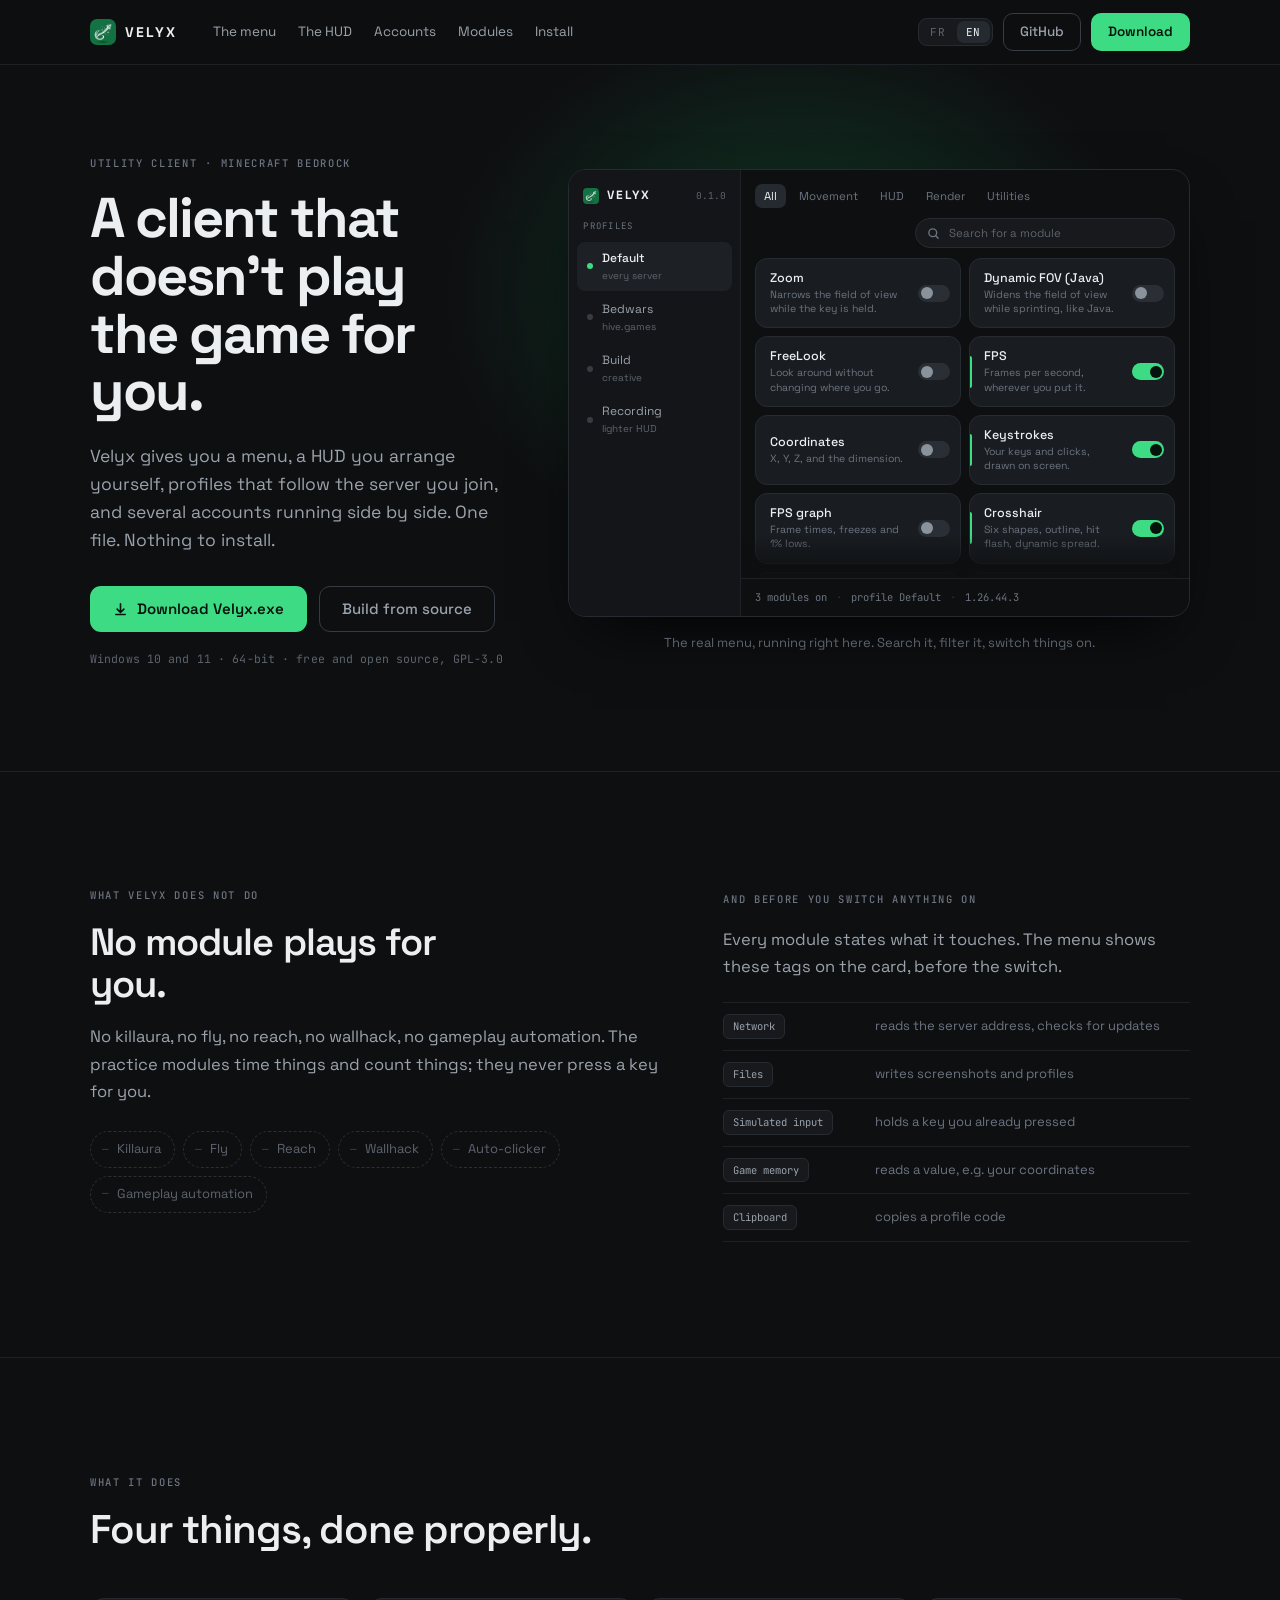
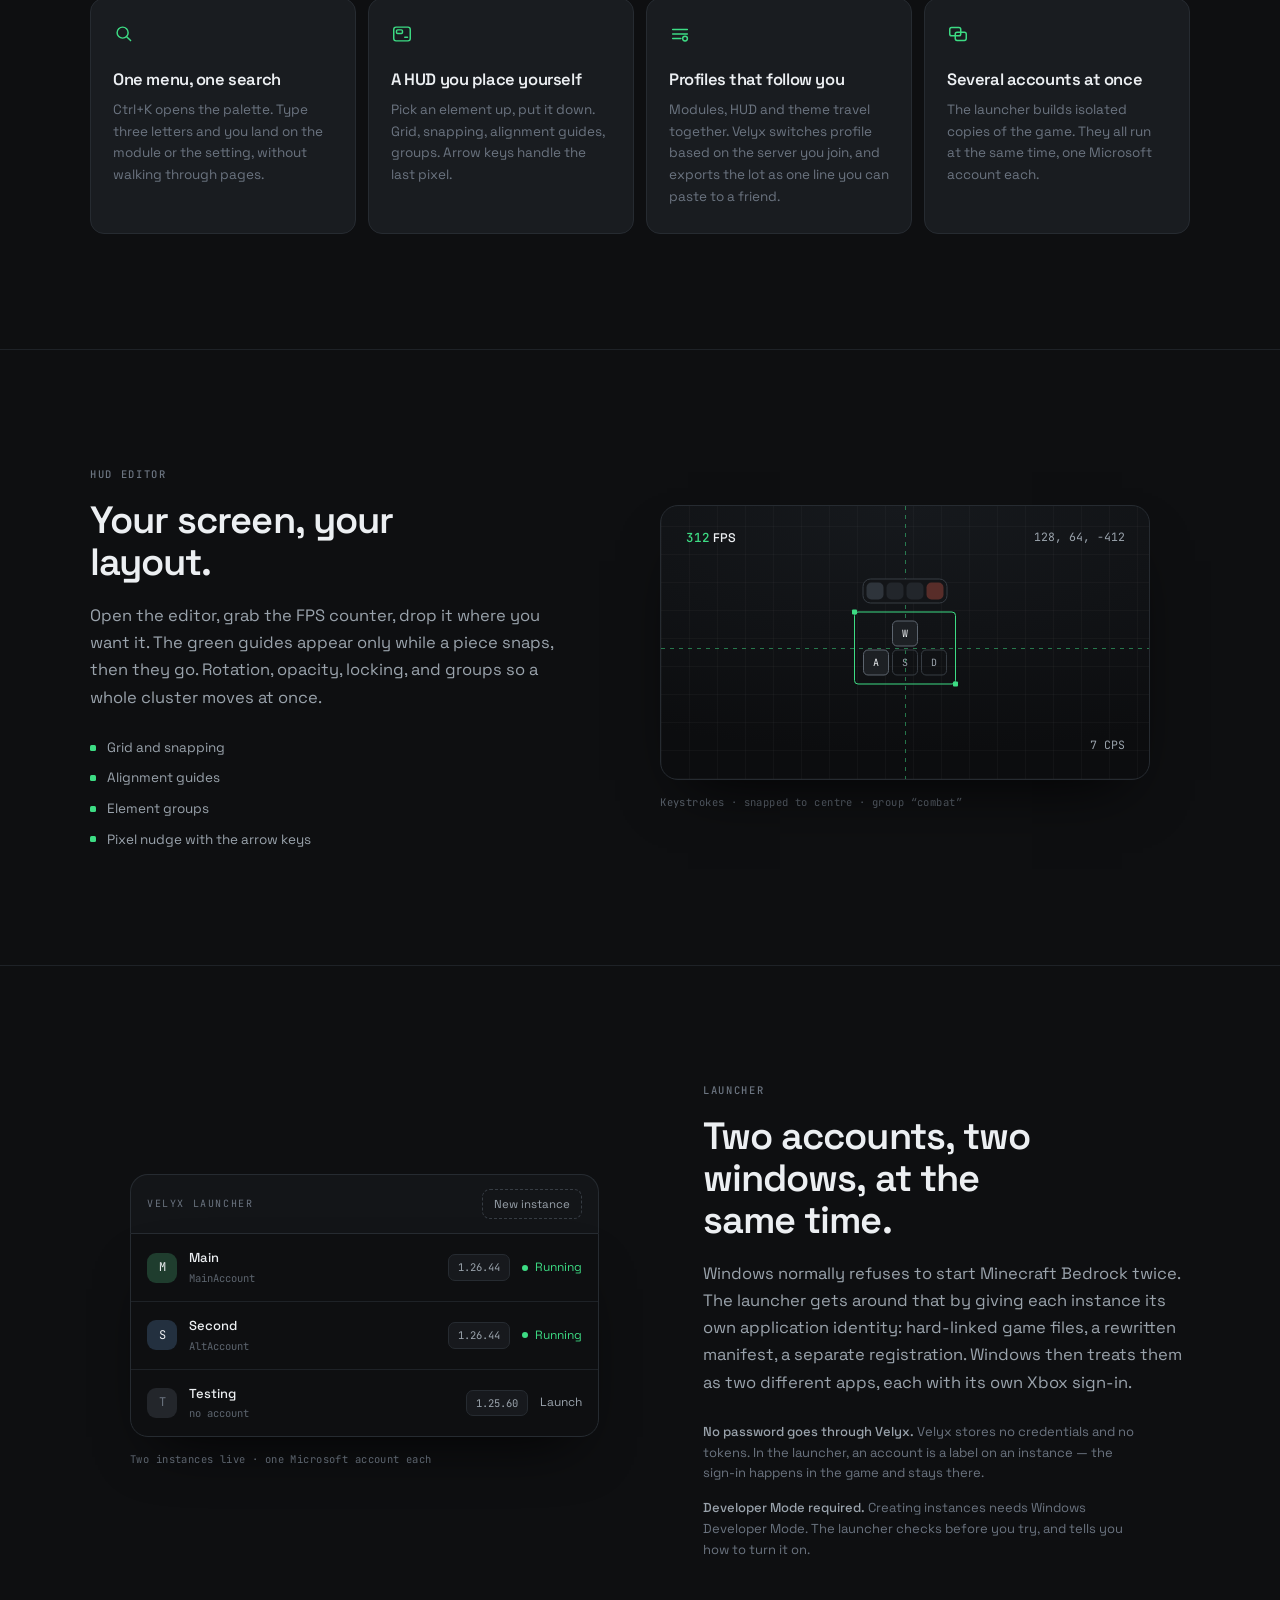
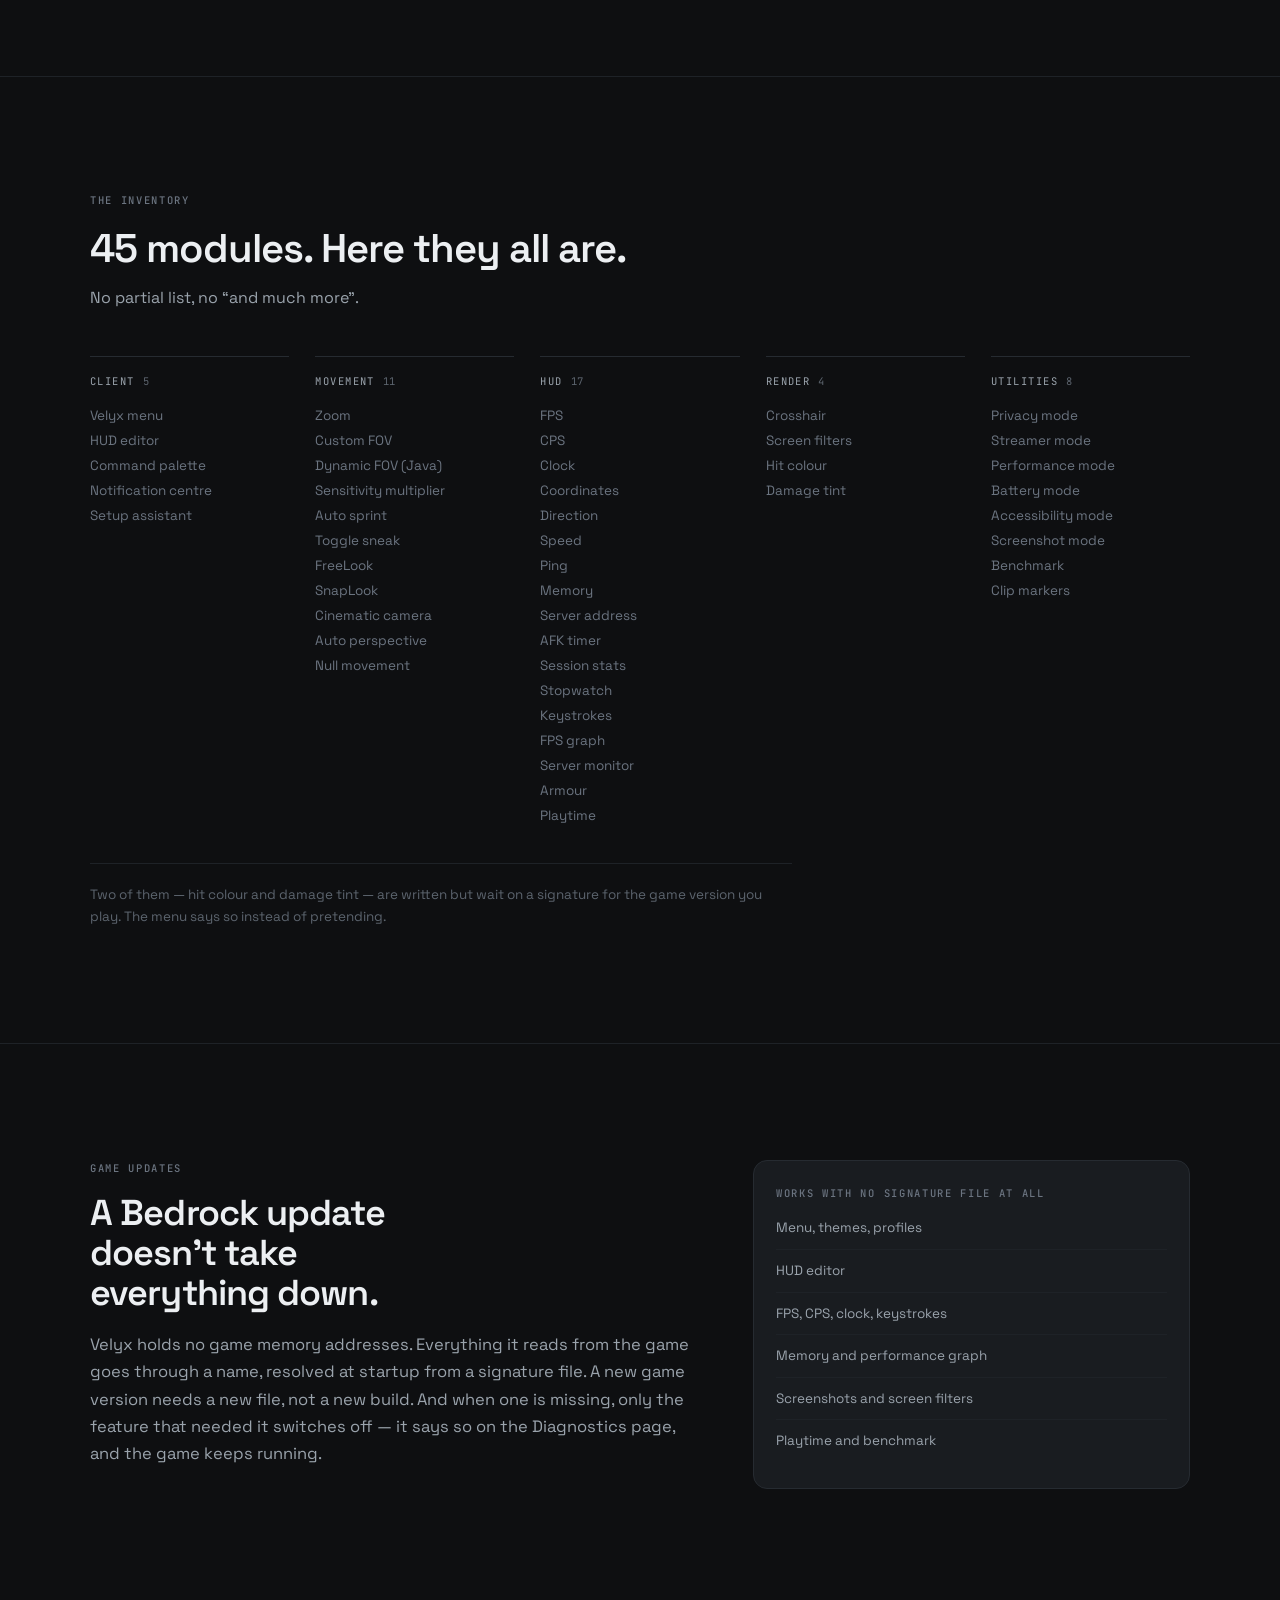
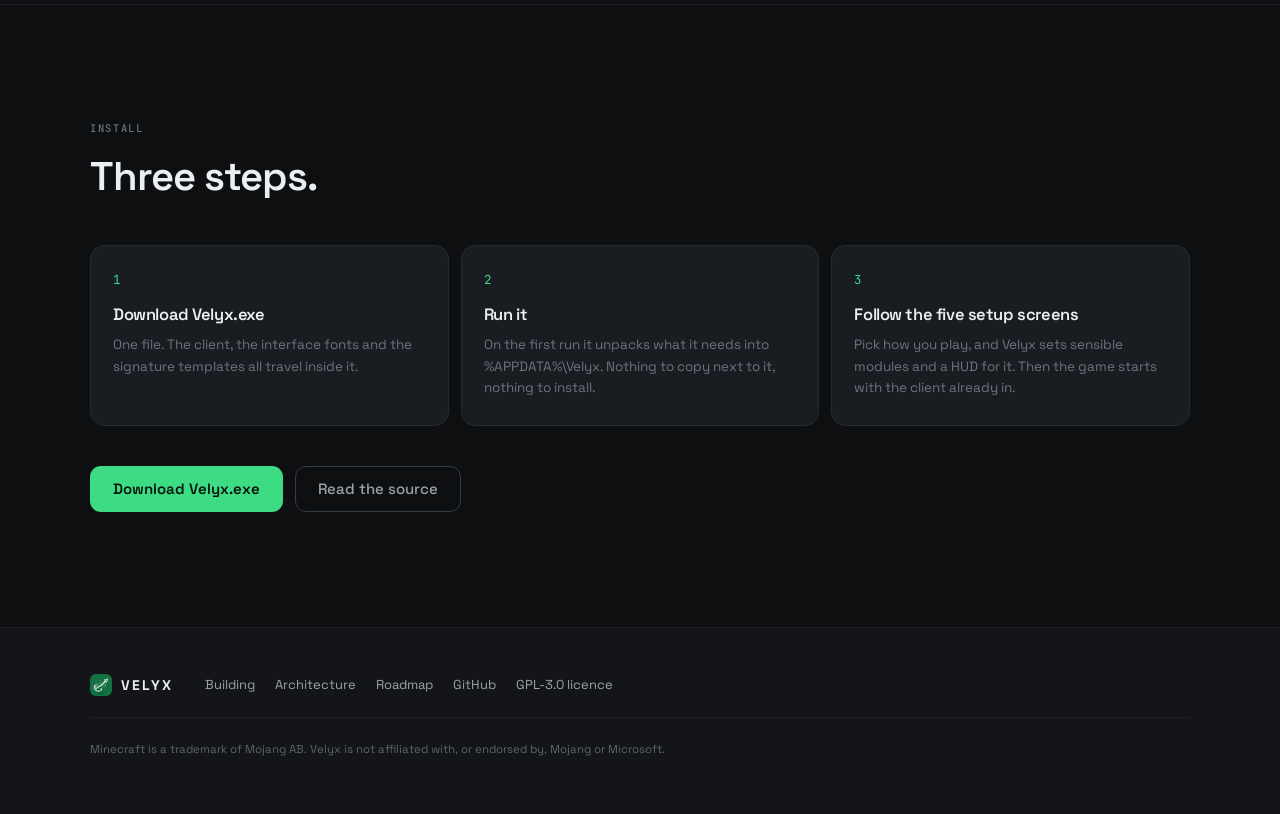
==== site/index.html @ fd186a5d "feat: add the project site A page for people who have never heard of Velyx: what it does, what it re" ====
<!doctype html>
<html lang="fr">
<head>
<meta charset="utf-8">
<meta name="viewport" content="width=device-width, initial-scale=1">
<title>Velyx — client utilitaire pour Minecraft Bedrock</title>
<meta name="description" content="Velyx est un client utilitaire pour Minecraft Bedrock : un menu avec recherche, un éditeur de HUD, des profils qui suivent le serveur, et plusieurs comptes qui tournent en même temps. Aucun module ne joue à votre place.">
<meta property="og:type" content="website">
<meta property="og:title" content="Velyx — client utilitaire pour Minecraft Bedrock">
<meta property="og:description" content="Un menu, un HUD que vous placez vous-même, des profils, et plusieurs comptes en même temps. Aucun module ne joue à votre place.">
<meta property="og:image" content="https://wyze3306.github.io/Velyx/assets/velyx-icon.png">
<meta property="og:url" content="https://wyze3306.github.io/Velyx/">
<meta name="twitter:card" content="summary_large_image">
<meta name="theme-color" content="#0E0F11">
<link rel="icon" href="assets/velyx-icon.png" type="image/png">
<link rel="apple-touch-icon" href="assets/velyx-icon.png">
<link rel="preconnect" href="https://fonts.googleapis.com">
<link rel="preconnect" href="https://fonts.gstatic.com" crossorigin>
<link rel="stylesheet" href="https://fonts.googleapis.com/css2?family=Space+Grotesk:wght@400;500;600;700&family=JetBrains+Mono:wght@400;500&display=swap">
<link rel="stylesheet" href="styles.css">
</head>
<body id="top">

<a class="skip" href="#main" data-en="Skip to content">Aller au contenu</a>

<header class="hdr">
  <div class="hdr-in">
    <a class="brand" href="#top">
      <img class="brand-mark" src="assets/velyx-icon.png" alt="" width="26" height="26">
      <span class="brand-name">VELYX</span>
    </a>

    <nav class="nav" aria-label="Sections">
      <a href="#menu" data-en="The menu">Le menu</a>
      <a href="#hud" data-en="The HUD">Le HUD</a>
      <a href="#launcher" data-en="Accounts">Les comptes</a>
      <a href="#modules" data-en="Modules">Les modules</a>
      <a href="#install" data-en="Install">Installer</a>
    </nav>

    <div class="hdr-end">
      <div class="seg" role="group" aria-label="Langue / Language">
        <button type="button" class="seg-btn is-on" data-lang="fr" aria-pressed="true">FR</button>
        <button type="button" class="seg-btn" data-lang="en" aria-pressed="false">EN</button>
      </div>
      <a class="btn btn-ghost hdr-gh" href="https://github.com/Wyze3306/Velyx" rel="noopener">GitHub</a>
      <a class="btn btn-primary" href="https://github.com/Wyze3306/Velyx/releases" rel="noopener" data-en="Download">Télécharger</a>
    </div>
  </div>
</header>

<main id="main">

  <!-- ─────────────────────────── HERO ─────────────────────────── -->
  <section class="hero">
    <div class="hero-glow" aria-hidden="true"></div>
    <div class="wrap hero-in">

      <div class="hero-say">
        <p class="eyebrow" data-en="Utility client · Minecraft Bedrock">Client utilitaire · Minecraft Bedrock</p>
        <h1 data-en="A client that doesn&rsquo;t play the game for you.">Un client qui ne joue pas à votre place.</h1>
        <p class="lede" data-en="Velyx gives you a menu, a HUD you arrange yourself, profiles that follow the server you join, and several accounts running side by side. One file. Nothing to install.">Velyx ajoute un menu, un HUD que vous placez vous-même, des profils qui suivent le serveur, et plusieurs comptes qui tournent en même temps. Un seul fichier. Rien à installer.</p>

        <div class="cta">
          <a class="btn btn-primary btn-lg" id="dl" href="https://github.com/Wyze3306/Velyx/releases" rel="noopener">
            <svg viewBox="0 0 16 16" aria-hidden="true"><path d="M8 2v9M4.4 7.6 8 11.2l3.6-3.6M3 13.4h10" stroke="currentColor" stroke-width="1.7" stroke-linecap="round" stroke-linejoin="round" fill="none"/></svg>
            <span data-en="Download Velyx.exe">Télécharger Velyx.exe</span>
          </a>
          <a class="btn btn-ghost btn-lg" href="https://github.com/Wyze3306/Velyx/blob/main/docs/BUILDING.md" rel="noopener" data-en="Build from source">Construire depuis les sources</a>
        </div>

        <p class="cta-meta" id="dl-meta" data-en="Windows 10 and 11 · 64-bit · free and open source, GPL‑3.0">Windows 10 et 11 · 64 bits · gratuit et open source, GPL‑3.0</p>
      </div>

      <!-- signature: the client menu, running in the page -->
      <div class="hero-show" id="menu">
        <div class="menu" id="app">
          <aside class="menu-side">
            <div class="menu-head">
              <img src="assets/velyx-icon.png" alt="" width="16" height="16">
              <span class="menu-word">VELYX</span>
              <span class="mono menu-ver">0.1.0</span>
            </div>
            <p class="menu-label" data-en="PROFILES">PROFILS</p>
            <ul class="menu-profiles">
              <li class="is-on"><i></i><span class="p-name" data-en="Default">Par défaut</span><em class="p-hint" data-en="every server">tous les serveurs</em></li>
              <li><i></i><span class="p-name">Bedwars</span><em class="p-hint">hive.games</em></li>
              <li><i></i><span class="p-name">Build</span><em class="p-hint" data-en="creative">créatif</em></li>
              <li><i></i><span class="p-name" data-en="Recording">Enregistrement</span><em class="p-hint" data-en="lighter HUD">HUD allégé</em></li>
            </ul>
          </aside>

          <div class="menu-main">
            <div class="menu-bar">
              <div class="chips" id="chips" role="group" aria-label="Catégories"></div>
              <label class="find">
                <svg viewBox="0 0 14 14" aria-hidden="true"><circle cx="6.2" cy="6.2" r="4.2" fill="none" stroke="currentColor" stroke-width="1.5"/><path d="M9.4 9.4 12 12" stroke="currentColor" stroke-width="1.5" stroke-linecap="round"/></svg>
                <input type="search" id="find" placeholder="Rechercher un module" data-en-placeholder="Search for a module" aria-label="Rechercher un module">
              </label>
            </div>
            <div class="menu-grid" id="grid"></div>
            <div class="menu-foot mono">
              <span id="count">3 modules actifs</span>
              <span class="sep">·</span>
              <span data-en="profile Default">profil Par défaut</span>
              <span class="sep">·</span>
              <span>1.26.44.3</span>
            </div>
          </div>
        </div>
        <p class="show-cap" data-en="The real menu, running right here. Search it, filter it, switch things on.">Le menu, pour de vrai, ici même. Cherchez, filtrez, activez.</p>
      </div>

    </div>
  </section>

  <!-- ─────────────────────── NOT A CHEAT ─────────────────────── -->
  <section class="band">
    <div class="wrap band-in">
      <div class="band-say">
        <p class="eyebrow" data-en="What Velyx does not do">Ce que Velyx ne fait pas</p>
        <h2 data-en="No module plays for you.">Aucun module ne joue à votre place.</h2>
        <p class="body" data-en="No killaura, no fly, no reach, no wallhack, no gameplay automation. The practice modules time things and count things; they never press a key for you.">Pas de killaura, pas de vol, pas de portée, pas de wallhack, aucune automatisation du jeu. Les modules d'entraînement mesurent et comptent&nbsp;: ils n'appuient sur aucune touche à votre place.</p>
        <ul class="deny">
          <li>Killaura</li>
          <li data-en="Fly">Vol</li>
          <li data-en="Reach">Portée</li>
          <li>Wallhack</li>
          <li data-en="Auto-clicker">Auto-clic</li>
          <li data-en="Gameplay automation">Automatisation du jeu</li>
        </ul>
      </div>
      <div class="perms">
        <p class="eyebrow" data-en="And before you switch anything on">Et avant que vous activiez quoi que ce soit</p>
        <p class="body" data-en="Every module states what it touches. The menu shows these tags on the card, before the switch.">Chaque module annonce ce qu'il touche. Le menu affiche ces étiquettes sur la carte, avant l'interrupteur.</p>
        <ul class="perm-list">
          <li><span class="tag" data-en="Network">Réseau</span><span data-en="reads the server address, checks for updates">lit l'adresse du serveur, vérifie les mises à jour</span></li>
          <li><span class="tag" data-en="Files">Fichiers</span><span data-en="writes screenshots and profiles">écrit les captures et les profils</span></li>
          <li><span class="tag" data-en="Simulated input">Entrées simulées</span><span data-en="holds a key you already pressed">maintient une touche que vous avez pressée</span></li>
          <li><span class="tag" data-en="Game memory">Mémoire du jeu</span><span data-en="reads a value, e.g. your coordinates">lit une valeur, vos coordonnées par exemple</span></li>
          <li><span class="tag" data-en="Clipboard">Presse-papiers</span><span data-en="copies a profile code">copie un code de profil</span></li>
        </ul>
      </div>
    </div>
  </section>

  <!-- ──────────────────────── FEATURES ──────────────────────── -->
  <section class="feat">
    <div class="wrap">
      <p class="eyebrow" data-en="What it does">Ce que ça fait</p>
      <h2 class="sec-h" data-en="Four things, done properly.">Quatre choses, bien faites.</h2>

      <div class="feat-grid">
        <article class="fcard">
          <svg class="fico" viewBox="0 0 24 24" aria-hidden="true"><circle cx="10.5" cy="10.5" r="6" fill="none" stroke="currentColor" stroke-width="1.6"/><path d="m15.2 15.2 4 4" stroke="currentColor" stroke-width="1.6" stroke-linecap="round"/></svg>
          <h3 data-en="One menu, one search">Un menu, une recherche</h3>
          <p data-en="Ctrl+K opens the palette. Type three letters and you land on the module or the setting, without walking through pages.">Ctrl+K ouvre la palette. Tapez trois lettres et vous tombez sur le module ou le réglage, sans parcourir les pages.</p>
        </article>
        <article class="fcard">
          <svg class="fico" viewBox="0 0 24 24" aria-hidden="true"><rect x="3" y="4.5" width="18" height="15" rx="2.5" fill="none" stroke="currentColor" stroke-width="1.6"/><rect x="6" y="7.5" width="6.5" height="4" rx="1.2" fill="none" stroke="currentColor" stroke-width="1.6"/><path d="M15 15.5h3" stroke="currentColor" stroke-width="1.6" stroke-linecap="round"/></svg>
          <h3 data-en="A HUD you place yourself">Un HUD que vous placez</h3>
          <p data-en="Pick an element up, put it down. Grid, snapping, alignment guides, groups. Arrow keys handle the last pixel.">Prenez un élément, posez-le. Grille, aimantation, repères d'alignement, groupes. Les flèches du clavier font le pixel près.</p>
        </article>
        <article class="fcard">
          <svg class="fico" viewBox="0 0 24 24" aria-hidden="true"><path d="M4 7h16M4 12h16M4 17h9" stroke="currentColor" stroke-width="1.6" stroke-linecap="round"/><circle cx="17.5" cy="17" r="2.6" fill="none" stroke="currentColor" stroke-width="1.6"/></svg>
          <h3 data-en="Profiles that follow you">Des profils qui suivent</h3>
          <p data-en="Modules, HUD and theme travel together. Velyx switches profile based on the server you join, and exports the lot as one line you can paste to a friend.">Modules, HUD et thème voyagent ensemble. Velyx change de profil selon le serveur que vous rejoignez, et exporte le tout en une ligne à coller à un ami.</p>
        </article>
        <article class="fcard">
          <svg class="fico" viewBox="0 0 24 24" aria-hidden="true"><rect x="3" y="5" width="12" height="9" rx="2" fill="none" stroke="currentColor" stroke-width="1.6"/><rect x="9" y="10" width="12" height="9" rx="2" fill="none" stroke="currentColor" stroke-width="1.6"/></svg>
          <h3 data-en="Several accounts at once">Plusieurs comptes à la fois</h3>
          <p data-en="The launcher builds isolated copies of the game. They all run at the same time, one Microsoft account each.">Le launcher crée des copies isolées du jeu. Elles tournent toutes en même temps, avec chacune son compte Microsoft.</p>
        </article>
      </div>
    </div>
  </section>

  <!-- ──────────────────────── HUD EDITOR ──────────────────────── -->
  <section class="shot" id="hud">
    <div class="wrap shot-in">
      <div class="shot-say">
        <p class="eyebrow" data-en="HUD editor">Éditeur de HUD</p>
        <h2 data-en="Your screen, your layout.">Votre écran, à votre main.</h2>
        <p class="body" data-en="Open the editor, grab the FPS counter, drop it where you want it. The green guides appear only while a piece snaps, then they go. Rotation, opacity, locking, and groups so a whole cluster moves at once.">Ouvrez l'éditeur, attrapez le compteur de FPS, posez-le où vous voulez. Les repères verts n'apparaissent que le temps de l'aimantation, puis s'effacent. Rotation, opacité, verrouillage, et des groupes pour tout déplacer d'un bloc.</p>
        <ul class="ticks">
          <li data-en="Grid and snapping">Grille et aimantation</li>
          <li data-en="Alignment guides">Repères d'alignement</li>
          <li data-en="Element groups">Groupes d'éléments</li>
          <li data-en="Pixel nudge with the arrow keys">Réglage au pixel aux flèches</li>
        </ul>
      </div>

      <figure class="mock mock-hud">
        <div class="hud-scene">
          <span class="guide guide-v" aria-hidden="true"></span>
          <span class="guide guide-h" aria-hidden="true"></span>

          <div class="hud-el hud-fps"><span class="mono">312</span> FPS</div>
          <div class="hud-el hud-coords mono">128, 64, -412</div>

          <div class="hud-el hud-keys is-picked">
            <div class="keys">
              <span></span><span class="k-w">W</span><span></span>
              <span class="k-a">A</span><span>S</span><span>D</span>
            </div>
            <span class="pick-tool" aria-hidden="true">
              <b class="pt-grab"></b><b class="pt-cog"></b><b class="pt-lock"></b><b class="pt-x"></b>
            </span>
          </div>

          <div class="hud-el hud-cps mono">7 CPS</div>
        </div>
        <figcaption class="mono" data-en="Keystrokes · snapped to centre · group “combat”">Keystrokes · aimanté au centre · groupe «&nbsp;combat&nbsp;»</figcaption>
      </figure>
    </div>
  </section>

  <!-- ───────────────────────── LAUNCHER ───────────────────────── -->
  <section class="shot shot-flip" id="launcher">
    <div class="wrap shot-in">
      <div class="shot-say">
        <p class="eyebrow" data-en="Launcher">Launcher</p>
        <h2 data-en="Two accounts, two windows, at the same time.">Deux comptes, deux fenêtres, en même temps.</h2>
        <p class="body" data-en="Windows normally refuses to start Minecraft Bedrock twice. The launcher gets around that by giving each instance its own application identity: hard-linked game files, a rewritten manifest, a separate registration. Windows then treats them as two different apps, each with its own Xbox sign-in.">Windows refuse normalement de lancer deux fois Minecraft Bedrock. Le launcher contourne ça en donnant à chaque instance sa propre identité d'application&nbsp;: des fichiers en liens durs, un manifeste réécrit, un enregistrement séparé. Windows les voit alors comme deux applications différentes, chacune avec sa connexion Xbox.</p>
        <div class="notes">
          <p><b data-en="No password goes through Velyx.">Aucun mot de passe ne passe par Velyx.</b> <span data-en="Velyx stores no credentials and no tokens. In the launcher, an account is a label on an instance — the sign-in happens in the game and stays there.">Dans le launcher, un compte est une étiquette posée sur une instance&nbsp;: la connexion se fait dans le jeu et y reste.</span></p>
          <p><b data-en="Developer Mode required.">Demande le mode développeur.</b> <span data-en="Creating instances needs Windows Developer Mode. The launcher checks before you try, and tells you how to turn it on.">Le launcher vérifie avant d'essayer, et vous dit comment l'activer.</span></p>
        </div>
      </div>

      <figure class="mock mock-launch">
        <div class="lc-head">
          <span class="mono lc-title">VELYX LAUNCHER</span>
          <span class="lc-new" data-en="New instance">Nouvelle instance</span>
        </div>
        <ul class="lc-rows">
          <li>
            <i class="av av-1">M</i>
            <span class="lc-name"><b data-en="Main">Principal</b><em>MainAccount</em></span>
            <span class="mono lc-ver">1.26.44</span>
            <span class="lc-state is-live" data-en="Running">En cours</span>
          </li>
          <li>
            <i class="av av-2">S</i>
            <span class="lc-name"><b data-en="Second">Second</b><em>AltAccount</em></span>
            <span class="mono lc-ver">1.26.44</span>
            <span class="lc-state is-live" data-en="Running">En cours</span>
          </li>
          <li>
            <i class="av av-3">T</i>
            <span class="lc-name"><b data-en="Testing">Tests</b><em data-en="no account">aucun compte</em></span>
            <span class="mono lc-ver">1.25.60</span>
            <span class="lc-state" data-en="Launch">Lancer</span>
          </li>
        </ul>
        <figcaption class="mono" data-en="Two instances live · one Microsoft account each">Deux instances lancées · un compte Microsoft chacune</figcaption>
      </figure>
    </div>
  </section>

  <!-- ───────────────────────── MODULES ───────────────────────── -->
  <section class="mods" id="modules">
    <div class="wrap">
      <p class="eyebrow" data-en="The inventory">L'inventaire</p>
      <h2 class="sec-h" data-en="45 modules. Here they all are.">45 modules. Les voici tous.</h2>
      <p class="sec-p" data-en="No partial list, no “and much more”.">Pas de liste partielle, pas de «&nbsp;et bien plus encore&nbsp;».</p>
      <div class="mod-cols" id="mod-cols"></div>
      <p class="sec-note" data-en="Two of them — hit colour and damage tint — are written but wait on a signature for the game version you play. The menu says so instead of pretending.">Deux d'entre eux — couleur de coup et teinte de dégâts — sont écrits mais attendent une signature pour la version du jeu que vous jouez. Le menu le dit, au lieu de faire semblant.</p>
    </div>
  </section>

  <!-- ─────────────────────── SIGNATURES ─────────────────────── -->
  <section class="sig">
    <div class="wrap sig-in">
      <div>
        <p class="eyebrow" data-en="Game updates">Mises à jour du jeu</p>
        <h2 data-en="A Bedrock update doesn&rsquo;t take everything down.">Une mise à jour de Bedrock ne casse pas tout.</h2>
        <p class="body" data-en="Velyx holds no game memory addresses. Everything it reads from the game goes through a name, resolved at startup from a signature file. A new game version needs a new file, not a new build. And when one is missing, only the feature that needed it switches off — it says so on the Diagnostics page, and the game keeps running.">Velyx ne contient aucune adresse mémoire du jeu. Tout ce qu'il lit passe par un nom, résolu au démarrage depuis un fichier de signatures. Une nouvelle version du jeu demande un nouveau fichier, pas une nouvelle compilation. Et s'il en manque un, seule la fonction concernée s'éteint&nbsp;: elle le dit sur la page Diagnostic, et le jeu continue.</p>
      </div>
      <div class="sig-box">
        <p class="eyebrow" data-en="Works with no signature file at all">Marche même sans fichier de signatures</p>
        <ul class="sig-list">
          <li data-en="Menu, themes, profiles">Menu, thèmes, profils</li>
          <li data-en="HUD editor">Éditeur de HUD</li>
          <li>FPS, CPS, <span data-en="clock">horloge</span>, keystrokes</li>
          <li data-en="Memory and performance graph">Mémoire et graphique de performance</li>
          <li data-en="Screenshots and screen filters">Captures et filtres d'écran</li>
          <li data-en="Playtime and benchmark">Temps de jeu et benchmark</li>
        </ul>
      </div>
    </div>
  </section>

  <!-- ───────────────────────── INSTALL ───────────────────────── -->
  <section class="steps" id="install">
    <div class="wrap">
      <p class="eyebrow" data-en="Install">Installer</p>
      <h2 class="sec-h" data-en="Three steps.">Trois étapes.</h2>

      <ol class="step-list">
        <li>
          <span class="mono step-n">1</span>
          <h3 data-en="Download Velyx.exe">Téléchargez Velyx.exe</h3>
          <p data-en="One file. The client, the interface fonts and the signature templates all travel inside it.">Un seul fichier. Le client, les polices de l'interface et les modèles de signatures sont dedans.</p>
        </li>
        <li>
          <span class="mono step-n">2</span>
          <h3 data-en="Run it">Lancez-le</h3>
          <p data-en="On the first run it unpacks what it needs into %APPDATA%\Velyx. Nothing to copy next to it, nothing to install.">Au premier démarrage, il dépose ce dont il a besoin dans <code class="mono">%APPDATA%\Velyx</code>. Rien à copier à côté, rien à installer.</p>
        </li>
        <li>
          <span class="mono step-n">3</span>
          <h3 data-en="Follow the five setup screens">Suivez les cinq écrans de départ</h3>
          <p data-en="Pick how you play, and Velyx sets sensible modules and a HUD for it. Then the game starts with the client already in.">Dites comment vous jouez, Velyx pose des modules et un HUD adaptés. Le jeu démarre ensuite avec le client déjà dedans.</p>
        </li>
      </ol>

      <div class="steps-cta">
        <a class="btn btn-primary btn-lg" href="https://github.com/Wyze3306/Velyx/releases" rel="noopener" data-en="Download Velyx.exe">Télécharger Velyx.exe</a>
        <a class="btn btn-ghost btn-lg" href="https://github.com/Wyze3306/Velyx" rel="noopener" data-en="Read the source">Lire le code source</a>
      </div>
    </div>
  </section>

</main>

<footer class="ftr">
  <div class="wrap ftr-in">
    <div class="ftr-brand">
      <img src="assets/velyx-icon.png" alt="" width="22" height="22">
      <span class="brand-name">VELYX</span>
    </div>
    <nav class="ftr-nav" aria-label="Documentation">
      <a href="https://github.com/Wyze3306/Velyx/blob/main/docs/BUILDING.md" rel="noopener" data-en="Building">Construire</a>
      <a href="https://github.com/Wyze3306/Velyx/blob/main/docs/ARCHITECTURE.md" rel="noopener" data-en="Architecture">Architecture</a>
      <a href="https://github.com/Wyze3306/Velyx/blob/main/docs/ROADMAP.md" rel="noopener" data-en="Roadmap">Feuille de route</a>
      <a href="https://github.com/Wyze3306/Velyx" rel="noopener">GitHub</a>
      <a href="https://github.com/Wyze3306/Velyx/blob/main/LICENSE" rel="noopener" data-en="GPL‑3.0 licence">Licence GPL‑3.0</a>
    </nav>
    <p class="ftr-fine" data-en="Minecraft is a trademark of Mojang AB. Velyx is not affiliated with, or endorsed by, Mojang or Microsoft.">Minecraft est une marque de Mojang AB. Velyx n'est ni affilié à Mojang ou Microsoft, ni approuvé par eux.</p>
  </div>
</footer>

<script src="app.js"></script>
</body>
</html>
---- site/styles.css ----
/* ───────────────────────────────────────────────────────────────
   Velyx — site
   The palette, the type and the controls are lifted straight from
   the client's own visual system: grey surfaces, one green accent,
   and the green only ever marks what is active or primary.
   ─────────────────────────────────────────────────────────────── */

:root {
  --void:      #0E0F11;
  --panel:     #131518;
  --card:      #191C20;
  --card-hi:   #24282D;
  --sunk:      #17191D;

  --line:      #1E2227;
  --line-2:    #262B31;
  --line-3:    #363C43;

  --text:      #ECEFF2;
  --muted:     #9AA3AC;
  --dim:       #6B7480;
  --faint:     #5C646E;

  --accent:    #3DDC84;
  --accent-hi: #7CFFB2;
  --deep:      #137343;      /* the logo green — hero glow only */

  --sans: 'Space Grotesk', 'Segoe UI', system-ui, sans-serif;
  --mono: 'JetBrains Mono', ui-monospace, 'SF Mono', Menlo, monospace;

  --gut: clamp(20px, 5vw, 40px);
  --sec: clamp(76px, 9vw, 128px);
  --r-s: 8px;
  --r-m: 12px;
  --r-l: 18px;
}

*, *::before, *::after { box-sizing: border-box; }

html { scroll-behavior: smooth; scroll-padding-top: 88px; -webkit-text-size-adjust: 100%; }

body {
  margin: 0;
  background: var(--void);
  color: var(--text);
  font-family: var(--sans);
  font-size: 16px;
  line-height: 1.6;
  -webkit-font-smoothing: antialiased;
}

img { max-width: 100%; display: block; }
ul, ol { margin: 0; padding: 0; list-style: none; }
h1, h2, h3 { margin: 0; font-weight: 600; letter-spacing: -0.025em; line-height: 1.1; }
p { margin: 0; }
a { color: inherit; text-decoration: none; }
code { font-family: var(--mono); font-size: 0.92em; }

:focus-visible {
  outline: 2px solid var(--accent);
  outline-offset: 3px;
  border-radius: 4px;
}

.skip {
  position: absolute; left: -9999px; top: 0; z-index: 99;
  background: var(--accent); color: #06130C; padding: 10px 16px;
  font-size: 13px; font-weight: 600; border-radius: 0 0 var(--r-s) 0;
}
.skip:focus { left: 0; }

.wrap { width: 100%; max-width: 1180px; margin: 0 auto; padding: 0 var(--gut); }
.mono { font-family: var(--mono); }

/* ── shared type ─────────────────────────────────────────────── */

.eyebrow {
  font-family: var(--mono);
  font-size: 10.5px;
  font-weight: 500;
  letter-spacing: 0.16em;
  text-transform: uppercase;
  color: var(--dim);
  margin-bottom: 18px;
}

.sec-h { font-size: clamp(28px, 4vw, 40px); }
.sec-p { margin-top: 14px; color: var(--muted); font-size: 16px; max-width: 56ch; }
.sec-note {
  margin-top: 34px; padding-top: 20px; border-top: 1px solid var(--line);
  color: var(--faint); font-size: 13.5px; max-width: 78ch; line-height: 1.65;
}
.body { color: var(--muted); font-size: clamp(15px, 1.4vw, 16.5px); max-width: 58ch; line-height: 1.65; }

main > section { padding: var(--sec) 0; border-top: 1px solid var(--line); }
main > section.hero { border-top: 0; }

/* ── buttons ─────────────────────────────────────────────────── */

.btn {
  display: inline-flex; align-items: center; justify-content: center; gap: 9px;
  height: 38px; padding: 0 16px;
  border: 1px solid transparent; border-radius: 10px;
  font-size: 13.5px; font-weight: 500; white-space: nowrap;
  transition: background .14s ease, border-color .14s ease, color .14s ease;
}
.btn svg { width: 15px; height: 15px; flex-shrink: 0; }
.btn-lg { height: 46px; padding: 0 22px; font-size: 15px; border-radius: 11px; }

.btn-primary { background: var(--accent); color: #06130C; font-weight: 600; }
.btn-primary:hover { background: var(--accent-hi); }

.btn-ghost { border-color: var(--line-3); color: var(--muted); }
.btn-ghost:hover { border-color: var(--faint); color: var(--text); background: var(--card); }

/* ── header ──────────────────────────────────────────────────── */

.hdr {
  position: sticky; top: 0; z-index: 40;
  background: rgba(14, 15, 17, 0.82);
  backdrop-filter: blur(14px);
  -webkit-backdrop-filter: blur(14px);
  border-bottom: 1px solid var(--line);
}
.hdr-in {
  width: 100%; max-width: 1180px; margin: 0 auto; padding: 0 var(--gut);
  height: 64px; display: flex; align-items: center; gap: 22px;
}

.brand { display: flex; align-items: center; gap: 9px; flex-shrink: 0; }
.brand-mark { width: 26px; height: 26px; border-radius: 7px; }
.ftr-brand img { border-radius: 6px; }
.menu-head img { border-radius: 4px; }
.brand-name { font-size: 14px; font-weight: 700; letter-spacing: 0.16em; }

.nav { display: flex; gap: 22px; margin-left: 14px; font-size: 13.5px; color: var(--muted); }
.nav a { padding: 4px 0; border-bottom: 1px solid transparent; transition: color .14s, border-color .14s; }
.nav a:hover { color: var(--text); border-bottom-color: var(--line-3); }

.hdr-end { margin-left: auto; display: flex; align-items: center; gap: 10px; }

@media (max-width: 920px) { .nav { display: none; } }
@media (max-width: 460px) {
  .hdr-gh { display: none; }
  .hdr-in { gap: 12px; }
}

.seg { display: flex; gap: 2px; padding: 2px; background: var(--sunk); border: 1px solid var(--line-2); border-radius: 9px; }
.seg-btn {
  appearance: none; border: 0; background: transparent; cursor: pointer;
  font-family: var(--mono); font-size: 11px; letter-spacing: .06em;
  color: var(--faint); padding: 4px 9px; border-radius: 7px;
  transition: background .14s, color .14s;
}
.seg-btn:hover { color: var(--muted); }
.seg-btn.is-on { background: #252A30; color: var(--text); }

/* ── hero ────────────────────────────────────────────────────── */

.hero { position: relative; overflow: hidden; padding: clamp(56px, 7vw, 96px) 0 clamp(64px, 8vw, 104px); }

.hero-glow {
  position: absolute; top: -170px; left: 62%;
  width: min(1000px, 125vw); height: 800px;
  transform: translateX(-50%);
  background: radial-gradient(closest-side, rgba(19, 115, 67, 0.42), rgba(19, 115, 67, 0) 70%);
  pointer-events: none;
}
@media (max-width: 999px) { .hero-glow { left: 50%; top: -320px; } }

.hero-in { position: relative; display: grid; gap: clamp(44px, 5vw, 64px); }
@media (min-width: 1000px) {
  .hero-in { grid-template-columns: minmax(0, 0.8fr) minmax(0, 1.2fr); align-items: center; }
}

.hero-say h1 {
  font-size: clamp(34px, 5.2vw, 56px);
  font-weight: 700;
  letter-spacing: -0.035em;
  line-height: 1.03;
  max-width: 15ch;
}
.hero-say .lede {
  margin-top: 22px; max-width: 46ch;
  color: var(--muted); font-size: clamp(15.5px, 1.5vw, 17.5px); line-height: 1.6;
}

.cta { margin-top: 32px; display: flex; flex-wrap: wrap; gap: 12px; }
.cta-meta { margin-top: 18px; font-family: var(--mono); font-size: 11.5px; color: var(--faint); letter-spacing: .01em; }

.show-cap { margin-top: 16px; font-size: 13px; color: var(--faint); text-align: center; }

/* ── the client menu, running in the page ────────────────────── */

.menu {
  display: flex;
  background: var(--void);
  border: 1px solid var(--line-2);
  border-radius: var(--r-l);
  overflow: hidden;
  box-shadow: 0 28px 60px -24px rgba(0, 0, 0, .9);
}

.menu-side {
  width: 172px; flex-shrink: 0;
  display: flex; flex-direction: column;
  background: var(--panel);
  border-right: 1px solid var(--line);
  padding-bottom: 12px;
}
.menu-head { display: flex; align-items: center; gap: 8px; padding: 16px 14px 14px; }
.menu-head img { width: 16px; height: 16px; }
.menu-word { font-size: 12px; font-weight: 700; letter-spacing: 0.14em; }
.menu-ver { margin-left: auto; font-size: 9.5px; color: var(--faint); }
.menu-label { padding: 0 14px 8px; font-family: var(--mono); font-size: 9px; letter-spacing: .14em; color: var(--dim); }

.menu-profiles { display: flex; flex-direction: column; gap: 2px; padding: 0 8px; }
.menu-profiles li {
  display: grid; grid-template-columns: 6px minmax(0, 1fr);
  align-items: center; column-gap: 9px; row-gap: 0;
  padding: 7px 10px; border-radius: var(--r-s);
}
.menu-profiles i { grid-row: 1 / span 2; width: 6px; height: 6px; border-radius: 50%; background: var(--line-3); }
.menu-profiles .p-name { font-size: 12px; color: var(--muted); overflow: hidden; text-overflow: ellipsis; white-space: nowrap; }
.menu-profiles .p-hint { font-size: 10px; font-style: normal; color: var(--faint); overflow: hidden; text-overflow: ellipsis; white-space: nowrap; }
.menu-profiles .is-on { background: #1D2024; }
.menu-profiles .is-on i { background: var(--accent); }
.menu-profiles .is-on .p-name { color: var(--text); font-weight: 500; }

.menu-main { position: relative; flex: 1 1 auto; min-width: 0; display: flex; flex-direction: column; }
.menu-main::after {
  content: ''; position: absolute; left: 1px; right: 9px; bottom: 38px; height: 42px;
  background: linear-gradient(rgba(14, 15, 17, 0), var(--void));
  pointer-events: none;
}

.menu-bar { display: flex; align-items: center; gap: 10px; padding: 14px 14px 10px; flex-wrap: wrap; }
.chips { display: flex; gap: 4px; flex-wrap: wrap; min-width: 0; }
.chip {
  appearance: none; border: 0; background: transparent; cursor: pointer;
  padding: 5px 9px; border-radius: 7px;
  font-family: var(--sans); font-size: 11.5px; color: var(--dim);
  transition: color .14s, background .14s;
}
.chip:hover { color: var(--muted); }
.chip.is-on { background: #252A30; color: var(--text); }

.find {
  display: flex; align-items: center; gap: 7px;
  height: 30px; padding: 0 11px; margin-left: auto;
  min-width: 178px; flex: 1 1 178px; max-width: 260px;
  background: var(--sunk); border: 1px solid var(--line-2); border-radius: 999px;
  color: var(--dim);
}
.find svg { width: 13px; height: 13px; flex-shrink: 0; }
.find input {
  flex: 1 1 auto; min-width: 0;
  background: transparent; border: 0; outline: none;
  font-family: var(--sans); font-size: 11.5px; color: var(--text);
}
.find input::placeholder { color: var(--faint); }
.find input::-webkit-search-cancel-button { -webkit-appearance: none; }
.find:focus-within { border-color: var(--line-3); }

.menu-grid {
  display: grid; grid-template-columns: repeat(auto-fill, minmax(178px, 1fr)); gap: 8px;
  padding: 0 14px 16px;
  max-height: 320px; overflow-y: auto; overscroll-behavior: contain;
  scrollbar-width: thin; scrollbar-color: var(--line-3) transparent;
}
.menu-grid::-webkit-scrollbar { width: 8px; }
.menu-grid::-webkit-scrollbar-thumb { background: var(--line-2); border-radius: 99px; border: 2px solid var(--void); }

.mcard {
  position: relative; display: flex; align-items: center; gap: 10px;
  width: 100%; padding: 11px 10px 11px 14px; min-height: 60px;
  background: var(--card); border: 1px solid var(--line-2); border-radius: var(--r-m);
  overflow: hidden; text-align: left; cursor: pointer;
  font-family: inherit; color: inherit; appearance: none;
  transition: background .14s, border-color .14s;
}
.mcard:hover { background: var(--card-hi); border-color: var(--line-3); }
.mcard .bar {
  position: absolute; left: 0; top: 50%; transform: translateY(-50%);
  width: 2px; height: 32px; border-radius: 0 2px 2px 0;
  background: transparent; transition: background .14s;
}
.mcard.is-on .bar { background: var(--accent); }
.mcard .txt { display: flex; flex-direction: column; gap: 2px; min-width: 0; flex: 1 1 auto; }
.mcard .nm { font-size: 12.5px; font-weight: 500; color: var(--text); white-space: nowrap; overflow: hidden; text-overflow: ellipsis; }
.mcard .ds { font-size: 10.5px; color: var(--dim); line-height: 1.35; display: -webkit-box; -webkit-line-clamp: 2; -webkit-box-orient: vertical; overflow: hidden; }

.sw {
  display: block; flex-shrink: 0;
  position: relative; width: 32px; height: 17px; border-radius: 999px;
  background: #2A2F35; transition: background .16s ease;
}
.sw::after {
  content: ''; position: absolute; top: 2.5px; left: 2.5px;
  width: 12px; height: 12px; border-radius: 50%; background: #8A929B;
  transition: transform .16s ease, background .16s ease;
}
.mcard.is-on .sw { background: var(--accent); }
.mcard.is-on .sw::after { transform: translateX(15px); background: #06130C; }

.menu-empty { grid-column: 1 / -1; padding: 26px 4px; color: var(--faint); font-size: 12.5px; }

.menu-foot {
  display: flex; align-items: center; gap: 9px;
  margin-top: auto; padding: 0 14px; height: 38px;
  border-top: 1px solid var(--line);
  font-size: 10.5px; color: var(--dim); flex-wrap: wrap;
}
.menu-foot .sep { color: #2E343B; }

@media (max-width: 640px) {
  .menu-side { display: none; }
  .menu-grid { max-height: 320px; }
}

/* ── not a cheat ─────────────────────────────────────────────── */

.band-in { display: grid; gap: clamp(38px, 5vw, 64px); }
@media (min-width: 900px) { .band-in { grid-template-columns: minmax(0, 1fr) minmax(0, 0.82fr); } }

.band h2 { font-size: clamp(26px, 3.6vw, 38px); max-width: 16ch; }
.band .body { margin-top: 18px; }

.deny { margin-top: 26px; display: flex; flex-wrap: wrap; gap: 8px; }
.deny li {
  display: flex; align-items: center; gap: 8px;
  padding: 7px 13px 7px 11px;
  border: 1px dashed #2A2F35; border-radius: 999px;
  font-size: 13px; color: var(--faint);
}
.deny li::before { content: '—'; font-family: var(--mono); font-size: 11px; color: #3A4048; }

.perms { padding-top: 4px; }
.perms .body { margin-top: 14px; }
.perm-list { margin-top: 22px; display: flex; flex-direction: column; }
.perm-list li {
  display: grid; grid-template-columns: 138px minmax(0, 1fr);
  align-items: baseline; gap: 14px;
  padding: 11px 0; border-top: 1px solid var(--line);
  font-size: 13px; color: var(--dim);
}
@media (max-width: 520px) { .perm-list li { grid-template-columns: 1fr; gap: 6px; } }
.perm-list li:last-child { border-bottom: 1px solid var(--line); }
.tag {
  justify-self: start; padding: 3px 9px;
  background: var(--sunk); border: 1px solid var(--line-2); border-radius: 6px;
  font-family: var(--mono); font-size: 10.5px; color: var(--muted);
}

/* ── features ────────────────────────────────────────────────── */

.feat-grid { margin-top: 46px; display: grid; gap: 12px; grid-template-columns: repeat(auto-fit, minmax(248px, 1fr)); }
.fcard {
  padding: 24px 22px 26px;
  background: var(--card); border: 1px solid var(--line-2); border-radius: 14px;
  transition: background .16s, border-color .16s;
}
.fcard:hover { background: var(--card-hi); border-color: var(--line-3); }
.fico { width: 22px; height: 22px; color: var(--accent); margin-bottom: 18px; }
.fcard h3 { font-size: 16.5px; font-weight: 600; }
.fcard p { margin-top: 10px; font-size: 13.5px; line-height: 1.6; color: var(--dim); }

/* ── showcase blocks ─────────────────────────────────────────── */

.shot-in { display: grid; gap: clamp(38px, 5vw, 68px); align-items: center; }
@media (min-width: 940px) {
  .shot-in { grid-template-columns: minmax(0, 0.9fr) minmax(0, 1.1fr); }
  .shot-flip .shot-in { grid-template-columns: minmax(0, 1.06fr) minmax(0, 0.94fr); }
  .shot-flip .shot-say { order: 2; }
}
.shot h2 { font-size: clamp(26px, 3.6vw, 38px); max-width: 15ch; }
.shot .body { margin-top: 18px; }

.ticks { margin-top: 26px; display: flex; flex-direction: column; gap: 9px; }
.ticks li { display: flex; align-items: center; gap: 11px; font-size: 13.5px; color: var(--muted); }
.ticks li::before {
  content: ''; width: 6px; height: 6px; border-radius: 1.5px;
  background: var(--accent); flex-shrink: 0;
}

.notes { margin-top: 26px; display: flex; flex-direction: column; gap: 14px; }
.notes p { font-size: 13px; line-height: 1.6; color: var(--dim); max-width: 54ch; }
.notes b { color: var(--muted); font-weight: 500; }

.mock figcaption { margin-top: 14px; font-size: 10.5px; color: var(--faint); letter-spacing: .04em; }

/* HUD editor mock */
.hud-scene {
  position: relative; aspect-ratio: 16 / 9; min-height: 240px;
  border: 1px solid var(--line-2); border-radius: var(--r-l); overflow: hidden;
  background:
    repeating-linear-gradient(0deg, rgba(255,255,255,.028) 0 1px, transparent 1px 28px),
    repeating-linear-gradient(90deg, rgba(255,255,255,.028) 0 1px, transparent 1px 28px),
    radial-gradient(120% 90% at 50% 0%, #16191D 0%, #0C0D0F 100%);
  box-shadow: 0 28px 60px -28px rgba(0,0,0,.9);
}
.hud-el { position: absolute; font-size: clamp(10px, 1.2vw, 12.5px); color: var(--text); white-space: nowrap; }
.hud-fps { top: 8%; left: 5%; font-weight: 500; }
.hud-fps .mono { color: var(--accent); }
.hud-coords { top: 8%; right: 5%; color: var(--muted); font-size: clamp(9px, 1.1vw, 11.5px); }
.hud-cps { bottom: 9%; right: 5%; color: var(--muted); font-size: clamp(9px, 1.1vw, 11.5px); }

.hud-keys { left: 50%; top: 52%; transform: translate(-50%, -50%); padding: 8px; }
.keys { display: grid; grid-template-columns: repeat(3, 1fr); gap: 3px; }
.keys span {
  display: flex; align-items: center; justify-content: center;
  width: clamp(20px, 2.6vw, 26px); height: clamp(20px, 2.6vw, 26px);
  border: 1px solid var(--line-3); border-radius: 5px;
  font-family: var(--mono); font-size: clamp(8px, .95vw, 10px); color: var(--muted);
}
.keys span:empty { border: 0; }
.keys .k-w, .keys .k-a { border-color: var(--faint); background: #1D2024; color: var(--text); }

.is-picked { outline: 1px solid var(--accent); outline-offset: 0; border-radius: 3px; }
.is-picked::before, .is-picked::after {
  content: ''; position: absolute; width: 5px; height: 5px;
  background: var(--accent); border-radius: 1px;
}
.is-picked::before { top: -3px; left: -3px; }
.is-picked::after { bottom: -3px; right: -3px; }

.pick-tool {
  position: absolute; left: 50%; top: -34px; transform: translateX(-50%);
  display: flex; align-items: center; gap: 3px; padding: 3px;
  background: var(--panel); border: 1px solid var(--line-3); border-radius: 8px;
}
.pick-tool b { width: 17px; height: 17px; border-radius: 5px; background: #22262B; display: block; }
.pick-tool .pt-grab { background: #2E343B; }
.pick-tool .pt-x { background: rgba(232, 96, 78, .32); }

.guide { position: absolute; opacity: .5; }
.guide-v {
  left: 50%; top: 0; bottom: 0; width: 1px;
  background-image: linear-gradient(var(--accent) 0 4px, transparent 4px 9px);
  background-size: 1px 9px; background-repeat: repeat-y;
}
.guide-h {
  top: 52%; left: 0; right: 0; height: 1px;
  background-image: linear-gradient(90deg, var(--accent) 0 4px, transparent 4px 9px);
  background-size: 9px 1px; background-repeat: repeat-x;
}

/* launcher mock */
.mock-launch { }
.lc-head {
  display: flex; align-items: center; justify-content: space-between; gap: 12px;
  padding: 14px 16px; background: var(--panel);
  border: 1px solid var(--line-2); border-bottom: 0; border-radius: var(--r-l) var(--r-l) 0 0;
}
.lc-title { font-size: 10px; letter-spacing: .16em; color: var(--dim); }
.lc-new {
  padding: 5px 11px; border: 1px dashed var(--line-3); border-radius: 8px;
  font-size: 11.5px; color: var(--muted);
}
.lc-rows {
  border: 1px solid var(--line-2); border-radius: 0 0 var(--r-l) var(--r-l);
  background: var(--void); overflow: hidden;
  box-shadow: 0 28px 60px -28px rgba(0,0,0,.9);
}
.lc-rows li {
  display: flex; align-items: center; gap: 12px;
  padding: 14px 16px; border-top: 1px solid var(--line);
}
.lc-rows li:first-child { border-top: 0; }
.av {
  flex-shrink: 0; width: 30px; height: 30px; border-radius: 9px;
  display: flex; align-items: center; justify-content: center;
  font-family: var(--mono); font-size: 12px; font-style: normal; color: var(--text);
}
.av-1 { background: #1F3D2E; }
.av-2 { background: #23303F; }
.av-3 { background: #23262B; color: var(--dim); }
.lc-name { display: flex; flex-direction: column; gap: 1px; min-width: 0; flex: 1 1 auto; }
.lc-name b { font-size: 13px; font-weight: 500; }
.lc-name em { font-family: var(--mono); font-style: normal; font-size: 10.5px; color: var(--faint); }
.lc-ver {
  flex-shrink: 0; padding: 4px 9px; background: var(--sunk);
  border: 1px solid var(--line-2); border-radius: 7px;
  font-size: 10.5px; color: var(--muted);
}
.lc-state { flex-shrink: 0; font-size: 12px; color: var(--muted); }
.lc-state.is-live { display: flex; align-items: center; gap: 7px; color: var(--accent); }
.lc-state.is-live::before { content: ''; width: 6px; height: 6px; border-radius: 50%; background: var(--accent); }

@media (max-width: 460px) {
  .lc-ver { display: none; }
}

/* ── module inventory ────────────────────────────────────────── */

.mod-cols { margin-top: 46px; display: grid; gap: 30px 26px; grid-template-columns: repeat(auto-fit, minmax(190px, 1fr)); }
.mod-group { border-top: 1px solid var(--line-2); padding-top: 16px; }
.mod-head { display: flex; align-items: baseline; gap: 8px; margin-bottom: 14px; }
.mod-cat { font-family: var(--mono); font-size: 10.5px; letter-spacing: .14em; text-transform: uppercase; color: var(--muted); }
.mod-n { font-family: var(--mono); font-size: 10.5px; color: var(--faint); }
.mod-list li { font-size: 13.5px; line-height: 1.85; color: var(--dim); }

/* ── signatures ──────────────────────────────────────────────── */

.sig-in { display: grid; gap: clamp(34px, 4vw, 56px); align-items: start; }
@media (min-width: 900px) { .sig-in { grid-template-columns: minmax(0, 1.05fr) minmax(0, 0.75fr); } }
.sig h2 { font-size: clamp(26px, 3.4vw, 36px); max-width: 17ch; }
.sig .body { margin-top: 18px; }
.sig-box {
  padding: 24px 22px 26px;
  background: var(--card); border: 1px solid var(--line-2); border-radius: 14px;
}
.sig-box .eyebrow { margin-bottom: 16px; }
.sig-list { display: flex; flex-direction: column; }
.sig-list li {
  padding: 10px 0; border-top: 1px solid var(--line);
  font-size: 13.5px; color: var(--muted);
}
.sig-list li:first-child { border-top: 0; padding-top: 0; }

/* ── install ─────────────────────────────────────────────────── */

.step-list { margin-top: 46px; display: grid; gap: 12px; grid-template-columns: repeat(auto-fit, minmax(248px, 1fr)); }
.step-list li {
  padding: 24px 22px 26px;
  background: var(--card); border: 1px solid var(--line-2); border-radius: 14px;
}
.step-n {
  display: block; margin-bottom: 16px;
  font-size: 12.5px; letter-spacing: .1em; color: var(--accent);
}
.step-list h3 { font-size: 16.5px; }
.step-list p { margin-top: 10px; font-size: 13.5px; line-height: 1.6; color: var(--dim); }
.step-list code { color: var(--muted); font-size: 12.5px; word-break: break-all; }

.steps-cta { margin-top: 40px; display: flex; flex-wrap: wrap; gap: 12px; }

/* ── footer ──────────────────────────────────────────────────── */

.ftr { border-top: 1px solid var(--line); background: var(--panel); padding: 46px 0 56px; }
.ftr-in { display: flex; flex-wrap: wrap; align-items: center; gap: 20px 32px; }
.ftr-brand { display: flex; align-items: center; gap: 9px; }
.ftr-nav { display: flex; flex-wrap: wrap; gap: 20px; font-size: 13px; color: var(--muted); }
.ftr-nav a:hover { color: var(--accent); }
.ftr-fine { flex: 1 1 100%; padding-top: 22px; border-top: 1px solid var(--line); font-size: 11.5px; color: var(--faint); line-height: 1.6; }

/* ── the one orchestrated moment: the hero arriving ──────────── */

@media (prefers-reduced-motion: no-preference) {
  .lift { opacity: 0; transform: translateY(10px); animation: lift .62s cubic-bezier(.22,.7,.3,1) forwards; animation-delay: var(--d, 0s); }
  @keyframes lift { to { opacity: 1; transform: none; } }
}
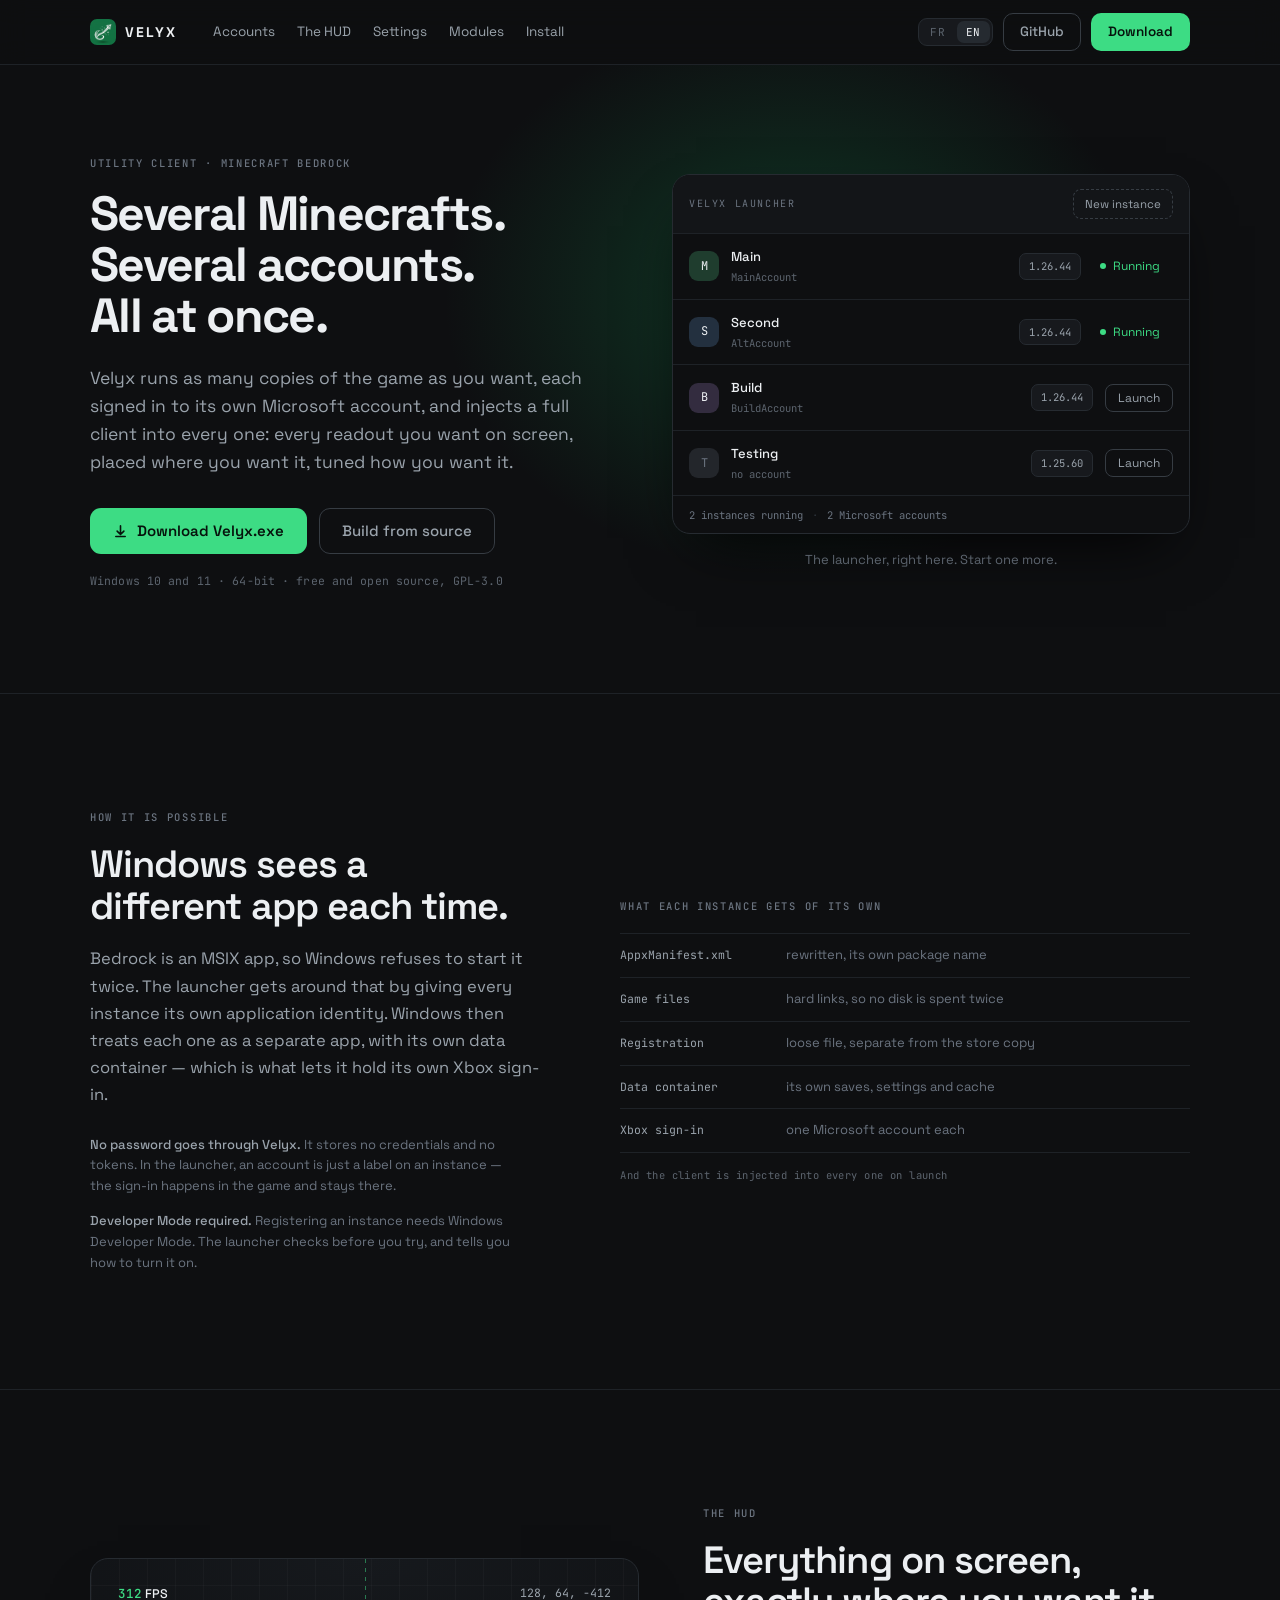
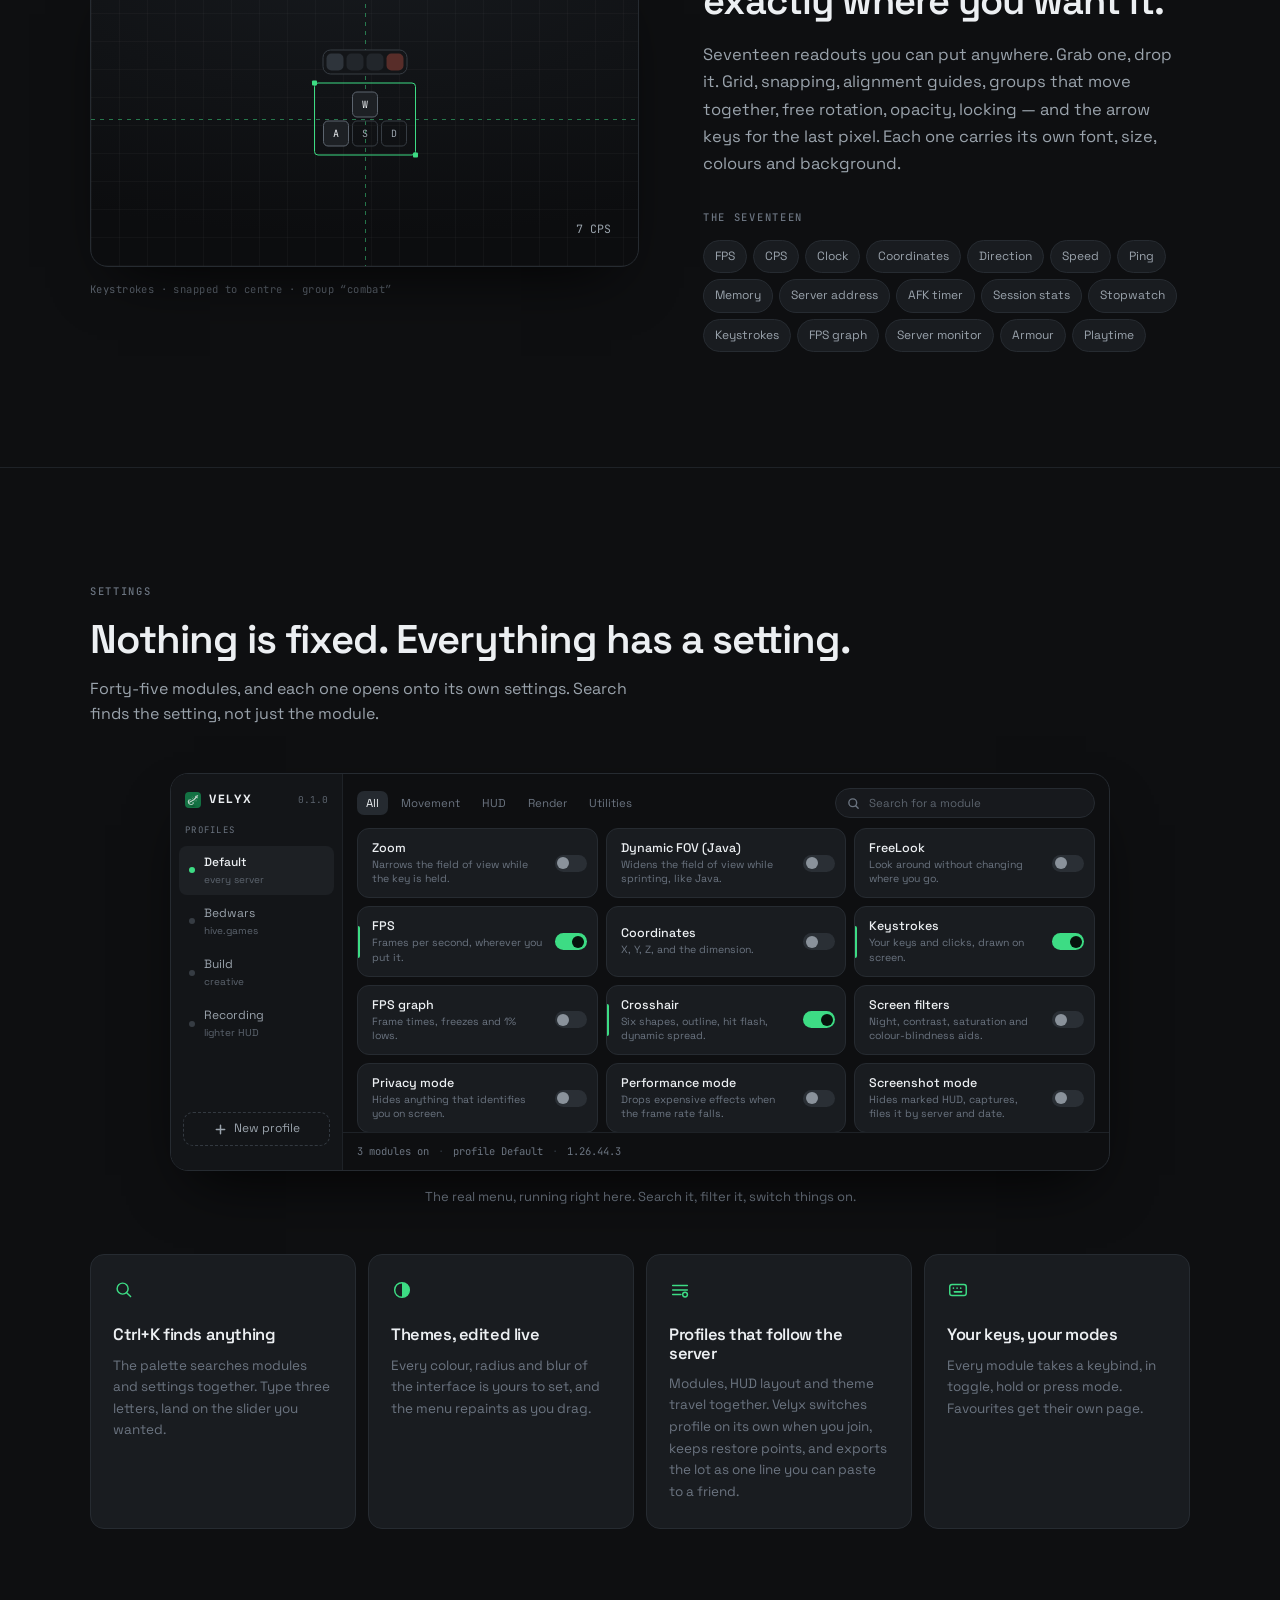
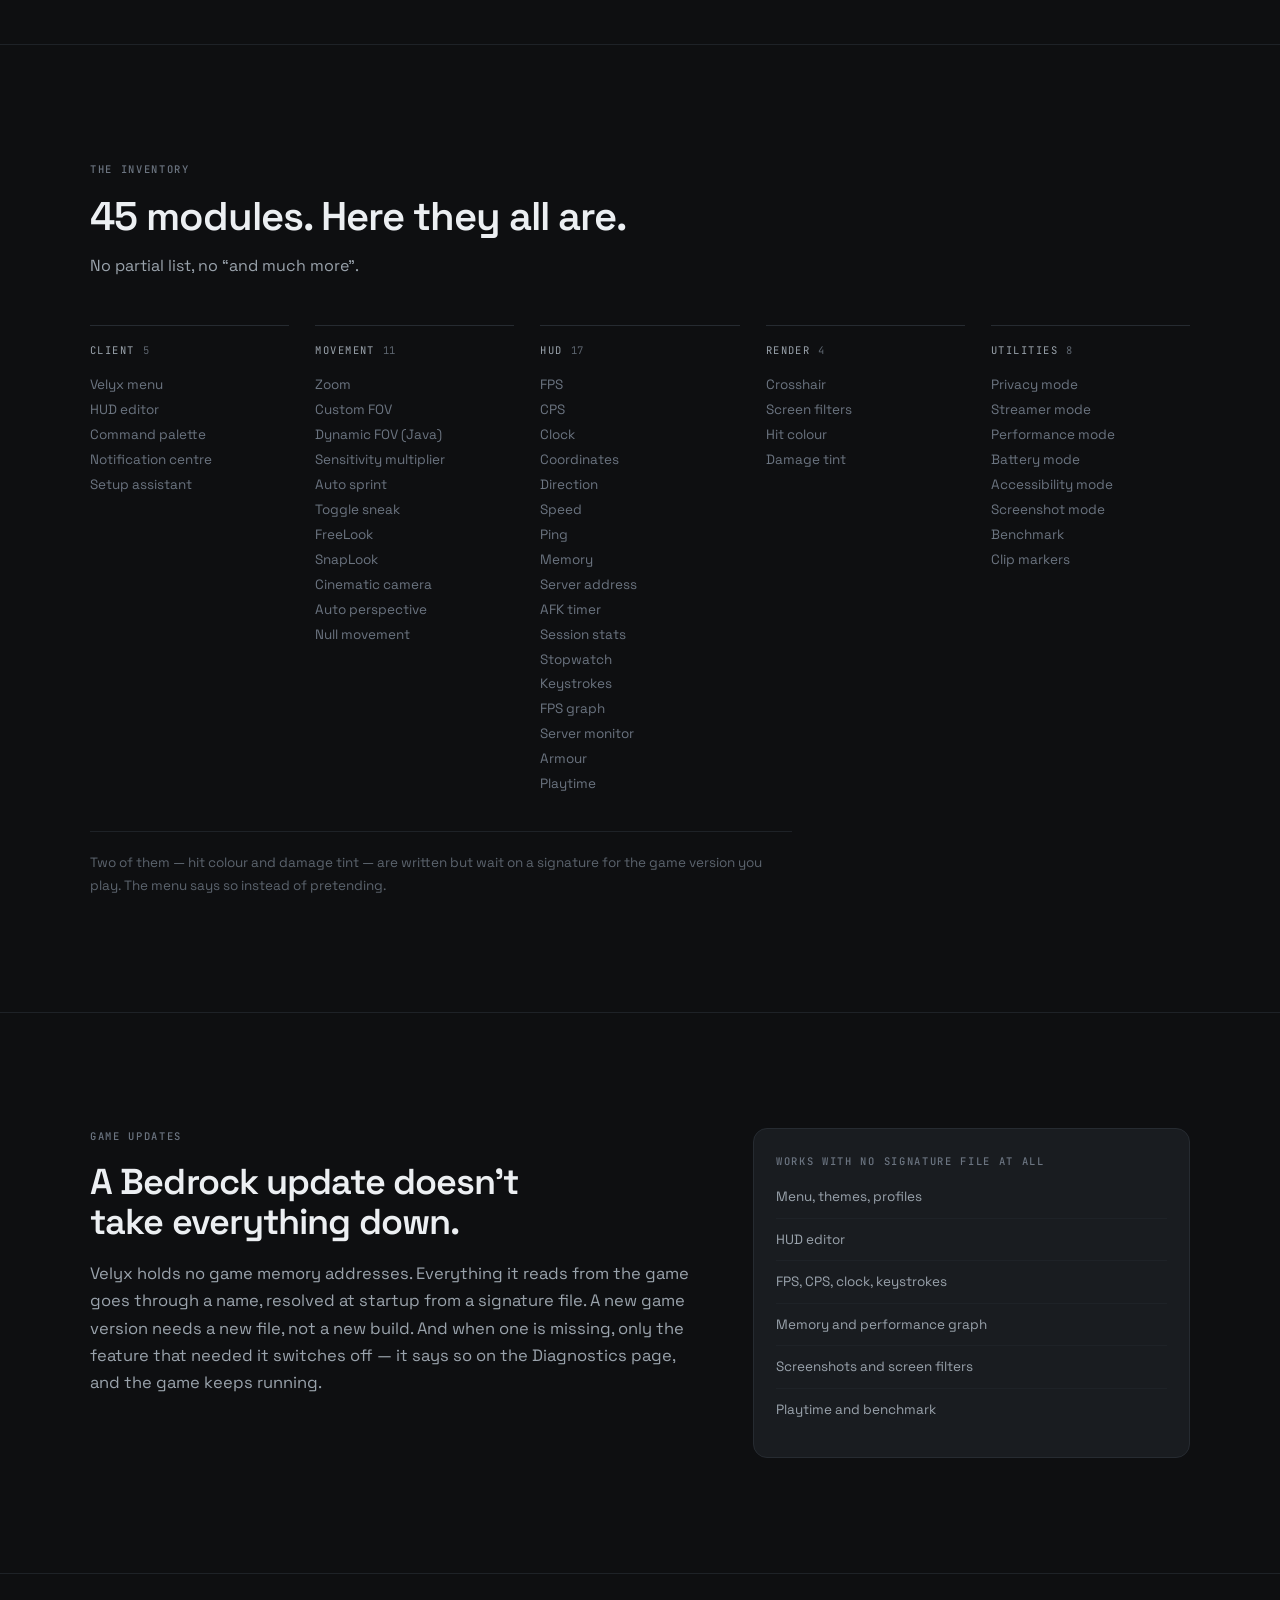
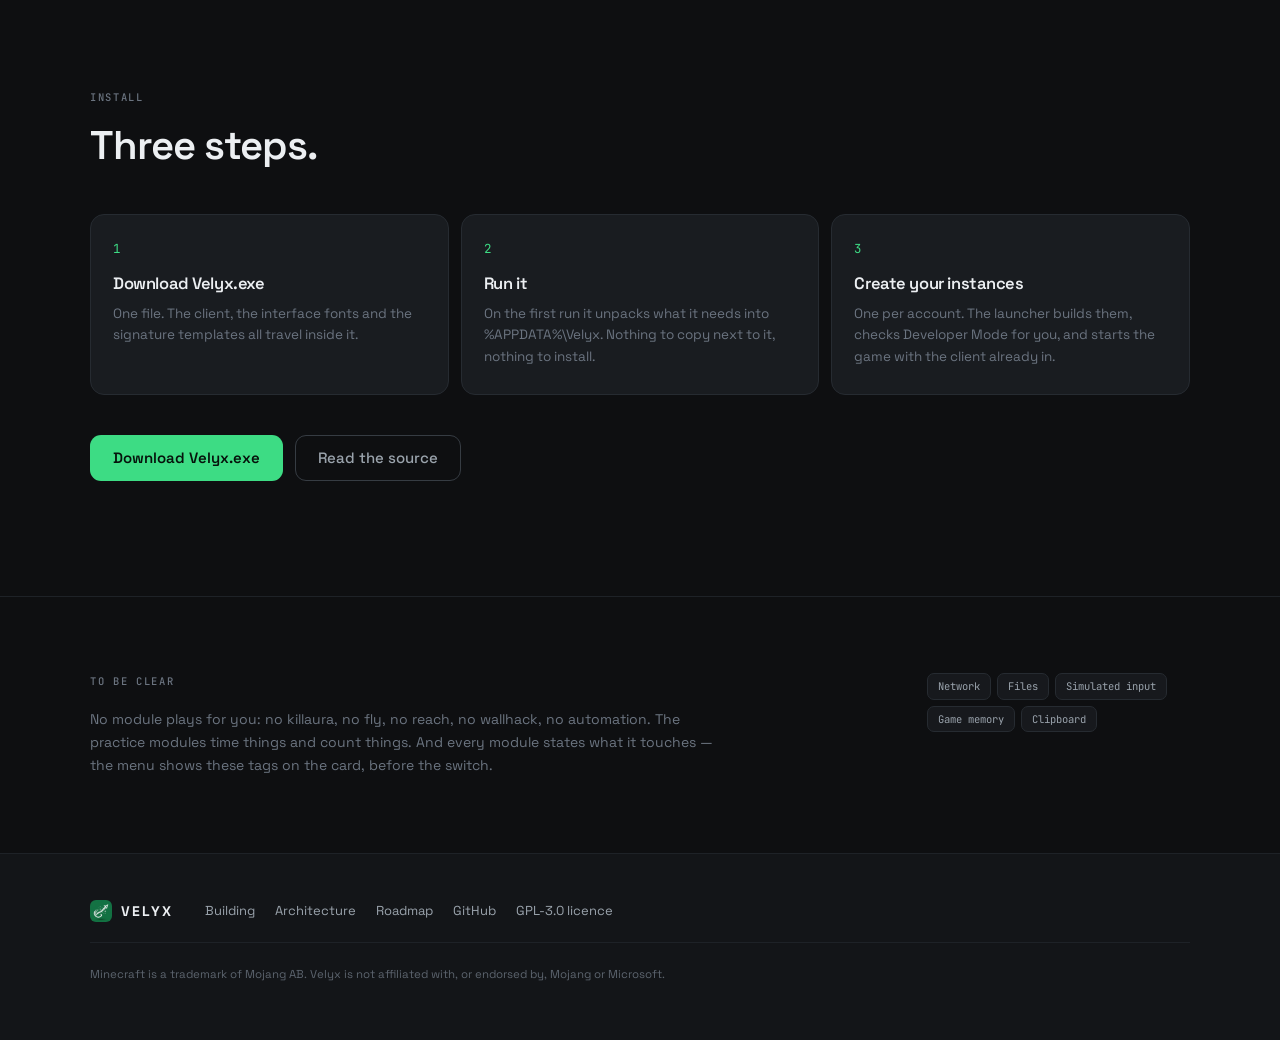
==== commit 23879007: "refactor(site): lead with running several accounts at once The page opened on not being a cheat clie" ====
--- a/site/index.html
+++ b/site/index.html
@@ -3,11 +3,11 @@
 <head>
 <meta charset="utf-8">
 <meta name="viewport" content="width=device-width, initial-scale=1">
-<title>Velyx — client utilitaire pour Minecraft Bedrock</title>
-<meta name="description" content="Velyx est un client utilitaire pour Minecraft Bedrock : un menu avec recherche, un éditeur de HUD, des profils qui suivent le serveur, et plusieurs comptes qui tournent en même temps. Aucun module ne joue à votre place.">
+<title>Velyx — plusieurs Minecraft Bedrock, plusieurs comptes, en même temps</title>
+<meta name="description" content="Velyx lance plusieurs Minecraft Bedrock en même temps, chacun avec son compte Microsoft, et injecte un client complet : 17 éléments de HUD placés où vous voulez, 45 modules, tout personnalisable.">
 <meta property="og:type" content="website">
-<meta property="og:title" content="Velyx — client utilitaire pour Minecraft Bedrock">
-<meta property="og:description" content="Un menu, un HUD que vous placez vous-même, des profils, et plusieurs comptes en même temps. Aucun module ne joue à votre place.">
+<meta property="og:title" content="Velyx — plusieurs Minecraft, plusieurs comptes, en même temps">
+<meta property="og:description" content="Plusieurs instances du jeu côte à côte, un compte chacune, et un client complet dedans : tout le HUD que vous voulez, placé où vous voulez, réglé comme vous voulez.">
 <meta property="og:image" content="https://wyze3306.github.io/Velyx/assets/velyx-icon.png">
 <meta property="og:url" content="https://wyze3306.github.io/Velyx/">
 <meta name="twitter:card" content="summary_large_image">
@@ -31,9 +31,9 @@
     </a>
 
     <nav class="nav" aria-label="Sections">
-      <a href="#menu" data-en="The menu">Le menu</a>
+      <a href="#accounts" data-en="Accounts">Les comptes</a>
       <a href="#hud" data-en="The HUD">Le HUD</a>
-      <a href="#launcher" data-en="Accounts">Les comptes</a>
+      <a href="#settings" data-en="Settings">Les réglages</a>
       <a href="#modules" data-en="Modules">Les modules</a>
       <a href="#install" data-en="Install">Installer</a>
     </nav>
@@ -58,8 +58,8 @@
 
       <div class="hero-say">
         <p class="eyebrow" data-en="Utility client · Minecraft Bedrock">Client utilitaire · Minecraft Bedrock</p>
-        <h1 data-en="A client that doesn&rsquo;t play the game for you.">Un client qui ne joue pas à votre place.</h1>
-        <p class="lede" data-en="Velyx gives you a menu, a HUD you arrange yourself, profiles that follow the server you join, and several accounts running side by side. One file. Nothing to install.">Velyx ajoute un menu, un HUD que vous placez vous-même, des profils qui suivent le serveur, et plusieurs comptes qui tournent en même temps. Un seul fichier. Rien à installer.</p>
+        <h1 data-en="Several Minecrafts. Several accounts. All at once.">Plusieurs Minecraft. Plusieurs comptes. En même temps.</h1>
+        <p class="lede" data-en="Velyx runs as many copies of the game as you want, each signed in to its own Microsoft account, and injects a full client into every one: every readout you want on screen, placed where you want it, tuned how you want it.">Velyx lance autant de copies du jeu que vous voulez, chacune connectée à son propre compte Microsoft, et injecte un client complet dans chacune&nbsp;: toutes les infos que vous voulez à l'écran, placées où vous voulez, réglées comme vous voulez.</p>
 
         <div class="cta">
           <a class="btn btn-primary btn-lg" id="dl" href="https://github.com/Wyze3306/Velyx/releases" rel="noopener">
@@ -72,8 +72,98 @@
         <p class="cta-meta" id="dl-meta" data-en="Windows 10 and 11 · 64-bit · free and open source, GPL‑3.0">Windows 10 et 11 · 64 bits · gratuit et open source, GPL‑3.0</p>
       </div>
 
-      <!-- signature: the client menu, running in the page -->
-      <div class="hero-show" id="menu">
+      <!-- the launcher, running in the page -->
+      <div class="hero-show" id="accounts">
+        <div class="lc">
+          <div class="lc-head">
+            <span class="mono lc-title">VELYX LAUNCHER</span>
+            <span class="lc-new" data-en="New instance">Nouvelle instance</span>
+          </div>
+          <ul class="lc-rows" id="lc-rows"></ul>
+          <div class="lc-foot mono">
+            <span id="lc-count">2 instances lancées</span>
+            <span class="sep">·</span>
+            <span id="lc-acc">2 comptes Microsoft</span>
+          </div>
+        </div>
+        <p class="show-cap" data-en="The launcher, right here. Start one more.">Le launcher, ici même. Lancez-en une de plus.</p>
+      </div>
+
+    </div>
+  </section>
+
+  <!-- ──────────────────── HOW IT IS POSSIBLE ──────────────────── -->
+  <section class="shot">
+    <div class="wrap shot-in">
+      <div class="shot-say">
+        <p class="eyebrow" data-en="How it is possible">Comment c'est possible</p>
+        <h2 data-en="Windows sees a different app each time.">Windows voit une application différente à chaque fois.</h2>
+        <p class="body" data-en="Bedrock is an MSIX app, so Windows refuses to start it twice. The launcher gets around that by giving every instance its own application identity. Windows then treats each one as a separate app, with its own data container — which is what lets it hold its own Xbox sign-in.">Bedrock est une application MSIX&nbsp;: Windows refuse de la lancer deux fois. Le launcher contourne ça en donnant à chaque instance sa propre identité d'application. Windows les traite alors comme des applications différentes, chacune avec son conteneur de données — et c'est ce qui lui permet de garder sa propre connexion Xbox.</p>
+        <div class="notes">
+          <p><b data-en="No password goes through Velyx.">Aucun mot de passe ne passe par Velyx.</b> <span data-en="It stores no credentials and no tokens. In the launcher, an account is just a label on an instance — the sign-in happens in the game and stays there.">Il ne stocke ni identifiants ni jetons. Dans le launcher, un compte est une étiquette posée sur une instance&nbsp;: la connexion se fait dans le jeu et y reste.</span></p>
+          <p><b data-en="Developer Mode required.">Demande le mode développeur.</b> <span data-en="Registering an instance needs Windows Developer Mode. The launcher checks before you try, and tells you how to turn it on.">Enregistrer une instance demande le mode développeur de Windows. Le launcher vérifie avant d'essayer, et vous dit comment l'activer.</span></p>
+        </div>
+      </div>
+
+      <figure class="mock">
+        <p class="eyebrow" data-en="What each instance gets of its own">Ce que chaque instance reçoit en propre</p>
+        <ul class="ident">
+          <li><span class="mono">AppxManifest.xml</span><em data-en="rewritten, its own package name">réécrit, son propre nom de paquet</em></li>
+          <li><span class="mono" data-en="Game files">Fichiers du jeu</span><em data-en="hard links, so no disk is spent twice">liens durs, aucun disque dépensé deux fois</em></li>
+          <li><span class="mono" data-en="Registration">Enregistrement</span><em data-en="loose file, separate from the store copy">fichier libre, séparé de la copie du Store</em></li>
+          <li><span class="mono" data-en="Data container">Conteneur de données</span><em data-en="its own saves, settings and cache">ses sauvegardes, ses réglages, son cache</em></li>
+          <li><span class="mono" data-en="Xbox sign-in">Connexion Xbox</span><em data-en="one Microsoft account each">un compte Microsoft chacune</em></li>
+        </ul>
+        <figcaption class="mono" data-en="And the client is injected into every one on launch">Et le client est injecté dans chacune au lancement</figcaption>
+      </figure>
+    </div>
+  </section>
+
+  <!-- ──────────────────────── HUD ──────────────────────── -->
+  <section class="shot shot-flip" id="hud">
+    <div class="wrap shot-in">
+      <div class="shot-say">
+        <p class="eyebrow" data-en="The HUD">Le HUD</p>
+        <h2 data-en="Everything on screen, exactly where you want it.">Tout à l'écran, exactement où vous voulez.</h2>
+        <p class="body" data-en="Seventeen readouts you can put anywhere. Grab one, drop it. Grid, snapping, alignment guides, groups that move together, free rotation, opacity, locking — and the arrow keys for the last pixel. Each one carries its own font, size, colours and background.">Dix-sept éléments à poser où bon vous semble. Prenez-en un, lâchez-le. Grille, aimantation, repères d'alignement, groupes qui se déplacent ensemble, rotation libre, opacité, verrouillage — et les flèches du clavier pour le dernier pixel. Chacun garde sa police, sa taille, ses couleurs et son fond.</p>
+        <p class="eyebrow hud-lab" data-en="The seventeen">Les dix-sept</p>
+        <ul class="hud-chips" id="hud-chips"></ul>
+      </div>
+
+      <figure class="mock mock-hud">
+        <div class="hud-scene">
+          <span class="guide guide-v" aria-hidden="true"></span>
+          <span class="guide guide-h" aria-hidden="true"></span>
+
+          <div class="hud-el hud-fps"><span class="mono">312</span> FPS</div>
+          <div class="hud-el hud-coords mono">128, 64, -412</div>
+
+          <div class="hud-el hud-keys is-picked">
+            <div class="keys">
+              <span></span><span class="k-w">W</span><span></span>
+              <span class="k-a">A</span><span>S</span><span>D</span>
+            </div>
+            <span class="pick-tool" aria-hidden="true">
+              <b class="pt-grab"></b><b class="pt-cog"></b><b class="pt-lock"></b><b class="pt-x"></b>
+            </span>
+          </div>
+
+          <div class="hud-el hud-cps mono">7 CPS</div>
+        </div>
+        <figcaption class="mono" data-en="Keystrokes · snapped to centre · group “combat”">Keystrokes · aimanté au centre · groupe «&nbsp;combat&nbsp;»</figcaption>
+      </figure>
+    </div>
+  </section>
+
+  <!-- ─────────────────── EVERYTHING IS TUNABLE ─────────────────── -->
+  <section class="tune" id="settings">
+    <div class="wrap">
+      <p class="eyebrow" data-en="Settings">Les réglages</p>
+      <h2 class="sec-h" data-en="Nothing is fixed. Everything has a setting.">Rien n'est figé. Tout a un réglage.</h2>
+      <p class="sec-p" data-en="Forty-five modules, and each one opens onto its own settings. Search finds the setting, not just the module.">Quarante-cinq modules, et chacun ouvre sur ses propres réglages. La recherche trouve le réglage, pas seulement le module.</p>
+
+      <div class="tune-in">
+        <!-- signature: the client menu, running in the page -->
         <div class="menu" id="app">
           <aside class="menu-side">
             <div class="menu-head">
@@ -88,6 +178,10 @@
               <li><i></i><span class="p-name">Build</span><em class="p-hint" data-en="creative">créatif</em></li>
               <li><i></i><span class="p-name" data-en="Recording">Enregistrement</span><em class="p-hint" data-en="lighter HUD">HUD allégé</em></li>
             </ul>
+            <div class="menu-new">
+              <svg viewBox="0 0 14 14" aria-hidden="true"><path d="M7 2.5v9M2.5 7h9" stroke="currentColor" stroke-width="1.6" stroke-linecap="round"/></svg>
+              <span data-en="New profile">Nouveau profil</span>
+            </div>
           </aside>
 
           <div class="menu-main">
@@ -109,152 +203,30 @@
           </div>
         </div>
         <p class="show-cap" data-en="The real menu, running right here. Search it, filter it, switch things on.">Le menu, pour de vrai, ici même. Cherchez, filtrez, activez.</p>
-      </div>
-
-    </div>
-  </section>
-
-  <!-- ─────────────────────── NOT A CHEAT ─────────────────────── -->
-  <section class="band">
-    <div class="wrap band-in">
-      <div class="band-say">
-        <p class="eyebrow" data-en="What Velyx does not do">Ce que Velyx ne fait pas</p>
-        <h2 data-en="No module plays for you.">Aucun module ne joue à votre place.</h2>
-        <p class="body" data-en="No killaura, no fly, no reach, no wallhack, no gameplay automation. The practice modules time things and count things; they never press a key for you.">Pas de killaura, pas de vol, pas de portée, pas de wallhack, aucune automatisation du jeu. Les modules d'entraînement mesurent et comptent&nbsp;: ils n'appuient sur aucune touche à votre place.</p>
-        <ul class="deny">
-          <li>Killaura</li>
-          <li data-en="Fly">Vol</li>
-          <li data-en="Reach">Portée</li>
-          <li>Wallhack</li>
-          <li data-en="Auto-clicker">Auto-clic</li>
-          <li data-en="Gameplay automation">Automatisation du jeu</li>
-        </ul>
-      </div>
-      <div class="perms">
-        <p class="eyebrow" data-en="And before you switch anything on">Et avant que vous activiez quoi que ce soit</p>
-        <p class="body" data-en="Every module states what it touches. The menu shows these tags on the card, before the switch.">Chaque module annonce ce qu'il touche. Le menu affiche ces étiquettes sur la carte, avant l'interrupteur.</p>
-        <ul class="perm-list">
-          <li><span class="tag" data-en="Network">Réseau</span><span data-en="reads the server address, checks for updates">lit l'adresse du serveur, vérifie les mises à jour</span></li>
-          <li><span class="tag" data-en="Files">Fichiers</span><span data-en="writes screenshots and profiles">écrit les captures et les profils</span></li>
-          <li><span class="tag" data-en="Simulated input">Entrées simulées</span><span data-en="holds a key you already pressed">maintient une touche que vous avez pressée</span></li>
-          <li><span class="tag" data-en="Game memory">Mémoire du jeu</span><span data-en="reads a value, e.g. your coordinates">lit une valeur, vos coordonnées par exemple</span></li>
-          <li><span class="tag" data-en="Clipboard">Presse-papiers</span><span data-en="copies a profile code">copie un code de profil</span></li>
-        </ul>
-      </div>
-    </div>
-  </section>
-
-  <!-- ──────────────────────── FEATURES ──────────────────────── -->
-  <section class="feat">
-    <div class="wrap">
-      <p class="eyebrow" data-en="What it does">Ce que ça fait</p>
-      <h2 class="sec-h" data-en="Four things, done properly.">Quatre choses, bien faites.</h2>
-
-      <div class="feat-grid">
-        <article class="fcard">
-          <svg class="fico" viewBox="0 0 24 24" aria-hidden="true"><circle cx="10.5" cy="10.5" r="6" fill="none" stroke="currentColor" stroke-width="1.6"/><path d="m15.2 15.2 4 4" stroke="currentColor" stroke-width="1.6" stroke-linecap="round"/></svg>
-          <h3 data-en="One menu, one search">Un menu, une recherche</h3>
-          <p data-en="Ctrl+K opens the palette. Type three letters and you land on the module or the setting, without walking through pages.">Ctrl+K ouvre la palette. Tapez trois lettres et vous tombez sur le module ou le réglage, sans parcourir les pages.</p>
-        </article>
-        <article class="fcard">
-          <svg class="fico" viewBox="0 0 24 24" aria-hidden="true"><rect x="3" y="4.5" width="18" height="15" rx="2.5" fill="none" stroke="currentColor" stroke-width="1.6"/><rect x="6" y="7.5" width="6.5" height="4" rx="1.2" fill="none" stroke="currentColor" stroke-width="1.6"/><path d="M15 15.5h3" stroke="currentColor" stroke-width="1.6" stroke-linecap="round"/></svg>
-          <h3 data-en="A HUD you place yourself">Un HUD que vous placez</h3>
-          <p data-en="Pick an element up, put it down. Grid, snapping, alignment guides, groups. Arrow keys handle the last pixel.">Prenez un élément, posez-le. Grille, aimantation, repères d'alignement, groupes. Les flèches du clavier font le pixel près.</p>
-        </article>
-        <article class="fcard">
-          <svg class="fico" viewBox="0 0 24 24" aria-hidden="true"><path d="M4 7h16M4 12h16M4 17h9" stroke="currentColor" stroke-width="1.6" stroke-linecap="round"/><circle cx="17.5" cy="17" r="2.6" fill="none" stroke="currentColor" stroke-width="1.6"/></svg>
-          <h3 data-en="Profiles that follow you">Des profils qui suivent</h3>
-          <p data-en="Modules, HUD and theme travel together. Velyx switches profile based on the server you join, and exports the lot as one line you can paste to a friend.">Modules, HUD et thème voyagent ensemble. Velyx change de profil selon le serveur que vous rejoignez, et exporte le tout en une ligne à coller à un ami.</p>
-        </article>
-        <article class="fcard">
-          <svg class="fico" viewBox="0 0 24 24" aria-hidden="true"><rect x="3" y="5" width="12" height="9" rx="2" fill="none" stroke="currentColor" stroke-width="1.6"/><rect x="9" y="10" width="12" height="9" rx="2" fill="none" stroke="currentColor" stroke-width="1.6"/></svg>
-          <h3 data-en="Several accounts at once">Plusieurs comptes à la fois</h3>
-          <p data-en="The launcher builds isolated copies of the game. They all run at the same time, one Microsoft account each.">Le launcher crée des copies isolées du jeu. Elles tournent toutes en même temps, avec chacune son compte Microsoft.</p>
-        </article>
-      </div>
-    </div>
-  </section>
-
-  <!-- ──────────────────────── HUD EDITOR ──────────────────────── -->
-  <section class="shot" id="hud">
-    <div class="wrap shot-in">
-      <div class="shot-say">
-        <p class="eyebrow" data-en="HUD editor">Éditeur de HUD</p>
-        <h2 data-en="Your screen, your layout.">Votre écran, à votre main.</h2>
-        <p class="body" data-en="Open the editor, grab the FPS counter, drop it where you want it. The green guides appear only while a piece snaps, then they go. Rotation, opacity, locking, and groups so a whole cluster moves at once.">Ouvrez l'éditeur, attrapez le compteur de FPS, posez-le où vous voulez. Les repères verts n'apparaissent que le temps de l'aimantation, puis s'effacent. Rotation, opacité, verrouillage, et des groupes pour tout déplacer d'un bloc.</p>
-        <ul class="ticks">
-          <li data-en="Grid and snapping">Grille et aimantation</li>
-          <li data-en="Alignment guides">Repères d'alignement</li>
-          <li data-en="Element groups">Groupes d'éléments</li>
-          <li data-en="Pixel nudge with the arrow keys">Réglage au pixel aux flèches</li>
-        </ul>
-      </div>
-
-      <figure class="mock mock-hud">
-        <div class="hud-scene">
-          <span class="guide guide-v" aria-hidden="true"></span>
-          <span class="guide guide-h" aria-hidden="true"></span>
-
-          <div class="hud-el hud-fps"><span class="mono">312</span> FPS</div>
-          <div class="hud-el hud-coords mono">128, 64, -412</div>
-
-          <div class="hud-el hud-keys is-picked">
-            <div class="keys">
-              <span></span><span class="k-w">W</span><span></span>
-              <span class="k-a">A</span><span>S</span><span>D</span>
-            </div>
-            <span class="pick-tool" aria-hidden="true">
-              <b class="pt-grab"></b><b class="pt-cog"></b><b class="pt-lock"></b><b class="pt-x"></b>
-            </span>
-          </div>
-
-          <div class="hud-el hud-cps mono">7 CPS</div>
-        </div>
-        <figcaption class="mono" data-en="Keystrokes · snapped to centre · group “combat”">Keystrokes · aimanté au centre · groupe «&nbsp;combat&nbsp;»</figcaption>
-      </figure>
-    </div>
-  </section>
-
-  <!-- ───────────────────────── LAUNCHER ───────────────────────── -->
-  <section class="shot shot-flip" id="launcher">
-    <div class="wrap shot-in">
-      <div class="shot-say">
-        <p class="eyebrow" data-en="Launcher">Launcher</p>
-        <h2 data-en="Two accounts, two windows, at the same time.">Deux comptes, deux fenêtres, en même temps.</h2>
-        <p class="body" data-en="Windows normally refuses to start Minecraft Bedrock twice. The launcher gets around that by giving each instance its own application identity: hard-linked game files, a rewritten manifest, a separate registration. Windows then treats them as two different apps, each with its own Xbox sign-in.">Windows refuse normalement de lancer deux fois Minecraft Bedrock. Le launcher contourne ça en donnant à chaque instance sa propre identité d'application&nbsp;: des fichiers en liens durs, un manifeste réécrit, un enregistrement séparé. Windows les voit alors comme deux applications différentes, chacune avec sa connexion Xbox.</p>
-        <div class="notes">
-          <p><b data-en="No password goes through Velyx.">Aucun mot de passe ne passe par Velyx.</b> <span data-en="Velyx stores no credentials and no tokens. In the launcher, an account is a label on an instance — the sign-in happens in the game and stays there.">Dans le launcher, un compte est une étiquette posée sur une instance&nbsp;: la connexion se fait dans le jeu et y reste.</span></p>
-          <p><b data-en="Developer Mode required.">Demande le mode développeur.</b> <span data-en="Creating instances needs Windows Developer Mode. The launcher checks before you try, and tells you how to turn it on.">Le launcher vérifie avant d'essayer, et vous dit comment l'activer.</span></p>
-        </div>
-      </div>
-
-      <figure class="mock mock-launch">
-        <div class="lc-head">
-          <span class="mono lc-title">VELYX LAUNCHER</span>
-          <span class="lc-new" data-en="New instance">Nouvelle instance</span>
-        </div>
-        <ul class="lc-rows">
-          <li>
-            <i class="av av-1">M</i>
-            <span class="lc-name"><b data-en="Main">Principal</b><em>MainAccount</em></span>
-            <span class="mono lc-ver">1.26.44</span>
-            <span class="lc-state is-live" data-en="Running">En cours</span>
-          </li>
-          <li>
-            <i class="av av-2">S</i>
-            <span class="lc-name"><b data-en="Second">Second</b><em>AltAccount</em></span>
-            <span class="mono lc-ver">1.26.44</span>
-            <span class="lc-state is-live" data-en="Running">En cours</span>
-          </li>
-          <li>
-            <i class="av av-3">T</i>
-            <span class="lc-name"><b data-en="Testing">Tests</b><em data-en="no account">aucun compte</em></span>
-            <span class="mono lc-ver">1.25.60</span>
-            <span class="lc-state" data-en="Launch">Lancer</span>
-          </li>
-        </ul>
-        <figcaption class="mono" data-en="Two instances live · one Microsoft account each">Deux instances lancées · un compte Microsoft chacune</figcaption>
-      </figure>
+
+        <div class="tune-grid">
+          <article class="fcard">
+            <svg class="fico" viewBox="0 0 24 24" aria-hidden="true"><circle cx="10.5" cy="10.5" r="6" fill="none" stroke="currentColor" stroke-width="1.6"/><path d="m15.2 15.2 4 4" stroke="currentColor" stroke-width="1.6" stroke-linecap="round"/></svg>
+            <h3 data-en="Ctrl+K finds anything">Ctrl+K trouve tout</h3>
+            <p data-en="The palette searches modules and settings together. Type three letters, land on the slider you wanted.">La palette cherche dans les modules et dans les réglages en même temps. Trois lettres, et vous tombez sur le curseur que vous vouliez.</p>
+          </article>
+          <article class="fcard">
+            <svg class="fico" viewBox="0 0 24 24" aria-hidden="true"><circle cx="12" cy="12" r="8" fill="none" stroke="currentColor" stroke-width="1.6"/><path d="M12 4a8 8 0 0 1 0 16z" fill="currentColor"/></svg>
+            <h3 data-en="Themes, edited live">Des thèmes, édités en direct</h3>
+            <p data-en="Every colour, radius and blur of the interface is yours to set, and the menu repaints as you drag.">Chaque couleur, chaque arrondi, chaque flou de l'interface se règle, et le menu se repeint pendant que vous tirez le curseur.</p>
+          </article>
+          <article class="fcard">
+            <svg class="fico" viewBox="0 0 24 24" aria-hidden="true"><path d="M4 7h16M4 12h16M4 17h9" stroke="currentColor" stroke-width="1.6" stroke-linecap="round"/><circle cx="17.5" cy="17" r="2.6" fill="none" stroke="currentColor" stroke-width="1.6"/></svg>
+            <h3 data-en="Profiles that follow the server">Des profils qui suivent le serveur</h3>
+            <p data-en="Modules, HUD layout and theme travel together. Velyx switches profile on its own when you join, keeps restore points, and exports the lot as one line you can paste to a friend.">Modules, disposition du HUD et thème voyagent ensemble. Velyx change de profil tout seul quand vous rejoignez, garde des points de restauration, et exporte le tout en une ligne à coller à un ami.</p>
+          </article>
+          <article class="fcard">
+            <svg class="fico" viewBox="0 0 24 24" aria-hidden="true"><rect x="3" y="6" width="18" height="12" rx="2.5" fill="none" stroke="currentColor" stroke-width="1.6"/><path d="M7 10h.01M11 10h.01M15 10h.01M8 14h8" stroke="currentColor" stroke-width="1.8" stroke-linecap="round"/></svg>
+            <h3 data-en="Your keys, your modes">Vos touches, vos modes</h3>
+            <p data-en="Every module takes a keybind, in toggle, hold or press mode. Favourites get their own page.">Chaque module accepte une touche, en bascule, en maintien ou en pression. Les favoris ont leur page.</p>
+          </article>
+        </div>
+      </div>
     </div>
   </section>
 
@@ -310,8 +282,8 @@
         </li>
         <li>
           <span class="mono step-n">3</span>
-          <h3 data-en="Follow the five setup screens">Suivez les cinq écrans de départ</h3>
-          <p data-en="Pick how you play, and Velyx sets sensible modules and a HUD for it. Then the game starts with the client already in.">Dites comment vous jouez, Velyx pose des modules et un HUD adaptés. Le jeu démarre ensuite avec le client déjà dedans.</p>
+          <h3 data-en="Create your instances">Créez vos instances</h3>
+          <p data-en="One per account. The launcher builds them, checks Developer Mode for you, and starts the game with the client already in.">Une par compte. Le launcher les construit, vérifie le mode développeur pour vous, et démarre le jeu avec le client déjà dedans.</p>
         </li>
       </ol>
 
@@ -319,6 +291,23 @@
         <a class="btn btn-primary btn-lg" href="https://github.com/Wyze3306/Velyx/releases" rel="noopener" data-en="Download Velyx.exe">Télécharger Velyx.exe</a>
         <a class="btn btn-ghost btn-lg" href="https://github.com/Wyze3306/Velyx" rel="noopener" data-en="Read the source">Lire le code source</a>
       </div>
+    </div>
+  </section>
+
+  <!-- ──────────────────── THE HONEST FOOTNOTE ──────────────────── -->
+  <section class="fine">
+    <div class="wrap fine-in">
+      <div class="fine-say">
+        <p class="eyebrow" data-en="To be clear">Pour être clair</p>
+        <p class="body" data-en="No module plays for you: no killaura, no fly, no reach, no wallhack, no automation. The practice modules time things and count things. And every module states what it touches — the menu shows these tags on the card, before the switch.">Aucun module ne joue à votre place&nbsp;: pas de killaura, pas de vol, pas de portée, pas de wallhack, aucune automatisation. Les modules d'entraînement mesurent et comptent. Et chaque module annonce ce qu'il touche&nbsp;: le menu affiche ces étiquettes sur la carte, avant l'interrupteur.</p>
+      </div>
+      <ul class="perm-row">
+        <li class="tag" data-en="Network">Réseau</li>
+        <li class="tag" data-en="Files">Fichiers</li>
+        <li class="tag" data-en="Simulated input">Entrées simulées</li>
+        <li class="tag" data-en="Game memory">Mémoire du jeu</li>
+        <li class="tag" data-en="Clipboard">Presse-papiers</li>
+      </ul>
     </div>
   </section>
 
--- a/site/styles.css
+++ b/site/styles.css
@@ -51,6 +51,7 @@
 
 img { max-width: 100%; display: block; }
 ul, ol { margin: 0; padding: 0; list-style: none; }
+figure { margin: 0; }
 h1, h2, h3 { margin: 0; font-weight: 600; letter-spacing: -0.025em; line-height: 1.1; }
 p { margin: 0; }
 a { color: inherit; text-decoration: none; }
@@ -84,7 +85,7 @@
   margin-bottom: 18px;
 }
 
-.sec-h { font-size: clamp(28px, 4vw, 40px); }
+.sec-h { font-size: clamp(28px, 4vw, 40px); text-wrap: balance; }
 .sec-p { margin-top: 14px; color: var(--muted); font-size: 16px; max-width: 56ch; }
 .sec-note {
   margin-top: 34px; padding-top: 20px; border-top: 1px solid var(--line);
@@ -170,15 +171,16 @@
 
 .hero-in { position: relative; display: grid; gap: clamp(44px, 5vw, 64px); }
 @media (min-width: 1000px) {
-  .hero-in { grid-template-columns: minmax(0, 0.8fr) minmax(0, 1.2fr); align-items: center; }
+  .hero-in { grid-template-columns: minmax(0, 1fr) minmax(0, 1fr); align-items: center; }
 }
 
 .hero-say h1 {
-  font-size: clamp(34px, 5.2vw, 56px);
+  font-size: clamp(31px, 4.4vw, 48px);
   font-weight: 700;
   letter-spacing: -0.035em;
-  line-height: 1.03;
-  max-width: 15ch;
+  line-height: 1.06;
+  max-width: 19ch;
+  text-wrap: balance;
 }
 .hero-say .lede {
   margin-top: 22px; max-width: 46ch;
@@ -227,12 +229,15 @@
 .menu-profiles .is-on i { background: var(--accent); }
 .menu-profiles .is-on .p-name { color: var(--text); font-weight: 500; }
 
+.menu-new {
+  display: flex; align-items: center; justify-content: center; gap: 7px;
+  margin: auto 12px 12px; height: 34px;
+  border: 1px dashed #333940; border-radius: 10px;
+  font-size: 12px; color: var(--muted);
+}
+.menu-new svg { width: 13px; height: 13px; }
+
 .menu-main { position: relative; flex: 1 1 auto; min-width: 0; display: flex; flex-direction: column; }
-.menu-main::after {
-  content: ''; position: absolute; left: 1px; right: 9px; bottom: 38px; height: 42px;
-  background: linear-gradient(rgba(14, 15, 17, 0), var(--void));
-  pointer-events: none;
-}
 
 .menu-bar { display: flex; align-items: center; gap: 10px; padding: 14px 14px 10px; flex-wrap: wrap; }
 .chips { display: flex; gap: 4px; flex-wrap: wrap; min-width: 0; }
@@ -263,9 +268,9 @@
 .find:focus-within { border-color: var(--line-3); }
 
 .menu-grid {
-  display: grid; grid-template-columns: repeat(auto-fill, minmax(178px, 1fr)); gap: 8px;
-  padding: 0 14px 16px;
-  max-height: 320px; overflow-y: auto; overscroll-behavior: contain;
+  display: grid; grid-template-columns: repeat(auto-fill, minmax(216px, 1fr)); gap: 8px;
+  padding: 0 14px 14px;
+  max-height: 304px; overflow-y: auto; overscroll-behavior: contain;
   scrollbar-width: thin; scrollbar-color: var(--line-3) transparent;
 }
 .menu-grid::-webkit-scrollbar { width: 8px; }
@@ -318,53 +323,6 @@
   .menu-grid { max-height: 320px; }
 }
 
-/* ── not a cheat ─────────────────────────────────────────────── */
-
-.band-in { display: grid; gap: clamp(38px, 5vw, 64px); }
-@media (min-width: 900px) { .band-in { grid-template-columns: minmax(0, 1fr) minmax(0, 0.82fr); } }
-
-.band h2 { font-size: clamp(26px, 3.6vw, 38px); max-width: 16ch; }
-.band .body { margin-top: 18px; }
-
-.deny { margin-top: 26px; display: flex; flex-wrap: wrap; gap: 8px; }
-.deny li {
-  display: flex; align-items: center; gap: 8px;
-  padding: 7px 13px 7px 11px;
-  border: 1px dashed #2A2F35; border-radius: 999px;
-  font-size: 13px; color: var(--faint);
-}
-.deny li::before { content: '—'; font-family: var(--mono); font-size: 11px; color: #3A4048; }
-
-.perms { padding-top: 4px; }
-.perms .body { margin-top: 14px; }
-.perm-list { margin-top: 22px; display: flex; flex-direction: column; }
-.perm-list li {
-  display: grid; grid-template-columns: 138px minmax(0, 1fr);
-  align-items: baseline; gap: 14px;
-  padding: 11px 0; border-top: 1px solid var(--line);
-  font-size: 13px; color: var(--dim);
-}
-@media (max-width: 520px) { .perm-list li { grid-template-columns: 1fr; gap: 6px; } }
-.perm-list li:last-child { border-bottom: 1px solid var(--line); }
-.tag {
-  justify-self: start; padding: 3px 9px;
-  background: var(--sunk); border: 1px solid var(--line-2); border-radius: 6px;
-  font-family: var(--mono); font-size: 10.5px; color: var(--muted);
-}
-
-/* ── features ────────────────────────────────────────────────── */
-
-.feat-grid { margin-top: 46px; display: grid; gap: 12px; grid-template-columns: repeat(auto-fit, minmax(248px, 1fr)); }
-.fcard {
-  padding: 24px 22px 26px;
-  background: var(--card); border: 1px solid var(--line-2); border-radius: 14px;
-  transition: background .16s, border-color .16s;
-}
-.fcard:hover { background: var(--card-hi); border-color: var(--line-3); }
-.fico { width: 22px; height: 22px; color: var(--accent); margin-bottom: 18px; }
-.fcard h3 { font-size: 16.5px; font-weight: 600; }
-.fcard p { margin-top: 10px; font-size: 13.5px; line-height: 1.6; color: var(--dim); }
-
 /* ── showcase blocks ─────────────────────────────────────────── */
 
 .shot-in { display: grid; gap: clamp(38px, 5vw, 68px); align-items: center; }
@@ -373,7 +331,7 @@
   .shot-flip .shot-in { grid-template-columns: minmax(0, 1.06fr) minmax(0, 0.94fr); }
   .shot-flip .shot-say { order: 2; }
 }
-.shot h2 { font-size: clamp(26px, 3.6vw, 38px); max-width: 15ch; }
+.shot h2 { font-size: clamp(26px, 3.6vw, 38px); max-width: 19ch; text-wrap: balance; }
 .shot .body { margin-top: 18px; }
 
 .ticks { margin-top: 26px; display: flex; flex-direction: column; gap: 9px; }
@@ -445,26 +403,28 @@
   background-size: 9px 1px; background-repeat: repeat-x;
 }
 
-/* launcher mock */
-.mock-launch { }
+
+/* ── the launcher, running in the page ───────────────────────── */
+
+.lc {
+  background: var(--void);
+  border: 1px solid var(--line-2);
+  border-radius: var(--r-l);
+  overflow: hidden;
+  box-shadow: 0 28px 60px -24px rgba(0, 0, 0, .9);
+}
 .lc-head {
   display: flex; align-items: center; justify-content: space-between; gap: 12px;
-  padding: 14px 16px; background: var(--panel);
-  border: 1px solid var(--line-2); border-bottom: 0; border-radius: var(--r-l) var(--r-l) 0 0;
+  padding: 14px 16px; background: var(--panel); border-bottom: 1px solid var(--line);
 }
 .lc-title { font-size: 10px; letter-spacing: .16em; color: var(--dim); }
 .lc-new {
   padding: 5px 11px; border: 1px dashed var(--line-3); border-radius: 8px;
   font-size: 11.5px; color: var(--muted);
 }
-.lc-rows {
-  border: 1px solid var(--line-2); border-radius: 0 0 var(--r-l) var(--r-l);
-  background: var(--void); overflow: hidden;
-  box-shadow: 0 28px 60px -28px rgba(0,0,0,.9);
-}
 .lc-rows li {
   display: flex; align-items: center; gap: 12px;
-  padding: 14px 16px; border-top: 1px solid var(--line);
+  padding: 13px 16px; border-top: 1px solid var(--line);
 }
 .lc-rows li:first-child { border-top: 0; }
 .av {
@@ -474,7 +434,8 @@
 }
 .av-1 { background: #1F3D2E; }
 .av-2 { background: #23303F; }
-.av-3 { background: #23262B; color: var(--dim); }
+.av-3 { background: #332C3F; }
+.av-4 { background: #23262B; color: var(--dim); }
 .lc-name { display: flex; flex-direction: column; gap: 1px; min-width: 0; flex: 1 1 auto; }
 .lc-name b { font-size: 13px; font-weight: 500; }
 .lc-name em { font-family: var(--mono); font-style: normal; font-size: 10.5px; color: var(--faint); }
@@ -483,12 +444,79 @@
   border: 1px solid var(--line-2); border-radius: 7px;
   font-size: 10.5px; color: var(--muted);
 }
-.lc-state { flex-shrink: 0; font-size: 12px; color: var(--muted); }
-.lc-state.is-live { display: flex; align-items: center; gap: 7px; color: var(--accent); }
-.lc-state.is-live::before { content: ''; width: 6px; height: 6px; border-radius: 50%; background: var(--accent); }
-
-@media (max-width: 460px) {
-  .lc-ver { display: none; }
+.lc-go {
+  appearance: none; cursor: pointer; flex-shrink: 0;
+  display: flex; align-items: center; gap: 7px;
+  height: 28px; padding: 0 12px;
+  background: transparent; border: 1px solid var(--line-3); border-radius: 8px;
+  font-family: inherit; font-size: 12px; color: var(--muted);
+  transition: background .14s, border-color .14s, color .14s;
+}
+.lc-go:hover { background: var(--card); border-color: var(--faint); color: var(--text); }
+.lc-go.is-live { border-color: transparent; color: var(--accent); padding-left: 6px; }
+.lc-go.is-live::before { content: ''; width: 6px; height: 6px; border-radius: 50%; background: var(--accent); }
+.lc-go.is-live:hover { background: transparent; color: var(--accent-hi); }
+.lc-foot {
+  display: flex; align-items: center; gap: 9px; flex-wrap: wrap;
+  padding: 0 16px; height: 38px; border-top: 1px solid var(--line);
+  font-size: 10.5px; color: var(--dim);
+}
+.lc-foot .sep { color: #2E343B; }
+
+@media (max-width: 460px) { .lc-ver { display: none; } }
+
+/* ── what each instance gets of its own ──────────────────────── */
+
+.ident { display: flex; flex-direction: column; }
+.ident li {
+  display: grid; grid-template-columns: 152px minmax(0, 1fr);
+  align-items: baseline; gap: 14px;
+  padding: 11px 0; border-top: 1px solid var(--line);
+  font-size: 13px;
+}
+.ident li:last-child { border-bottom: 1px solid var(--line); }
+.ident .mono { font-size: 11.5px; color: var(--muted); }
+.ident em { font-style: normal; color: var(--dim); }
+@media (max-width: 520px) { .ident li { grid-template-columns: 1fr; gap: 4px; } }
+
+/* ── the seventeen ───────────────────────────────────────────── */
+
+.hud-lab { margin-top: 32px; margin-bottom: 0; }
+.hud-chips { margin-top: 14px; display: flex; flex-wrap: wrap; gap: 6px; }
+.hud-chips li {
+  padding: 6px 11px;
+  background: var(--card); border: 1px solid var(--line-2); border-radius: 999px;
+  font-size: 12px; color: var(--muted);
+}
+
+/* ── everything is tunable ───────────────────────────────────── */
+
+.tune-in { margin-top: 46px; }
+.tune-in .menu { max-width: 940px; margin: 0 auto; }
+.tune-in .show-cap { margin-top: 16px; }
+.tune-grid { margin-top: 46px; display: grid; gap: 12px; grid-template-columns: repeat(auto-fit, minmax(248px, 1fr)); }
+
+.fcard {
+  padding: 24px 22px 26px;
+  background: var(--card); border: 1px solid var(--line-2); border-radius: 14px;
+  transition: background .16s, border-color .16s;
+}
+.fcard:hover { background: var(--card-hi); border-color: var(--line-3); }
+.fico { width: 22px; height: 22px; color: var(--accent); margin-bottom: 18px; }
+.fcard h3 { font-size: 16.5px; font-weight: 600; }
+.fcard p { margin-top: 10px; font-size: 13.5px; line-height: 1.6; color: var(--dim); }
+
+/* ── the honest footnote ─────────────────────────────────────── */
+
+main > section.fine { padding: clamp(48px, 6vw, 76px) 0; }
+.fine-in { display: grid; gap: 26px; align-items: start; }
+@media (min-width: 860px) { .fine-in { grid-template-columns: minmax(0, 1.5fr) minmax(0, 0.5fr); gap: 48px; } }
+.fine .body { max-width: 70ch; font-size: 14px; color: var(--dim); }
+.perm-row { display: flex; flex-wrap: wrap; gap: 6px; align-content: start; }
+.tag {
+  padding: 4px 10px;
+  background: var(--sunk); border: 1px solid var(--line-2); border-radius: 7px;
+  font-family: var(--mono); font-size: 10.5px; color: var(--muted);
 }
 
 /* ── module inventory ────────────────────────────────────────── */
@@ -504,7 +532,7 @@
 
 .sig-in { display: grid; gap: clamp(34px, 4vw, 56px); align-items: start; }
 @media (min-width: 900px) { .sig-in { grid-template-columns: minmax(0, 1.05fr) minmax(0, 0.75fr); } }
-.sig h2 { font-size: clamp(26px, 3.4vw, 36px); max-width: 17ch; }
+.sig h2 { font-size: clamp(26px, 3.4vw, 36px); max-width: 19ch; text-wrap: balance; }
 .sig .body { margin-top: 18px; }
 .sig-box {
   padding: 24px 22px 26px;
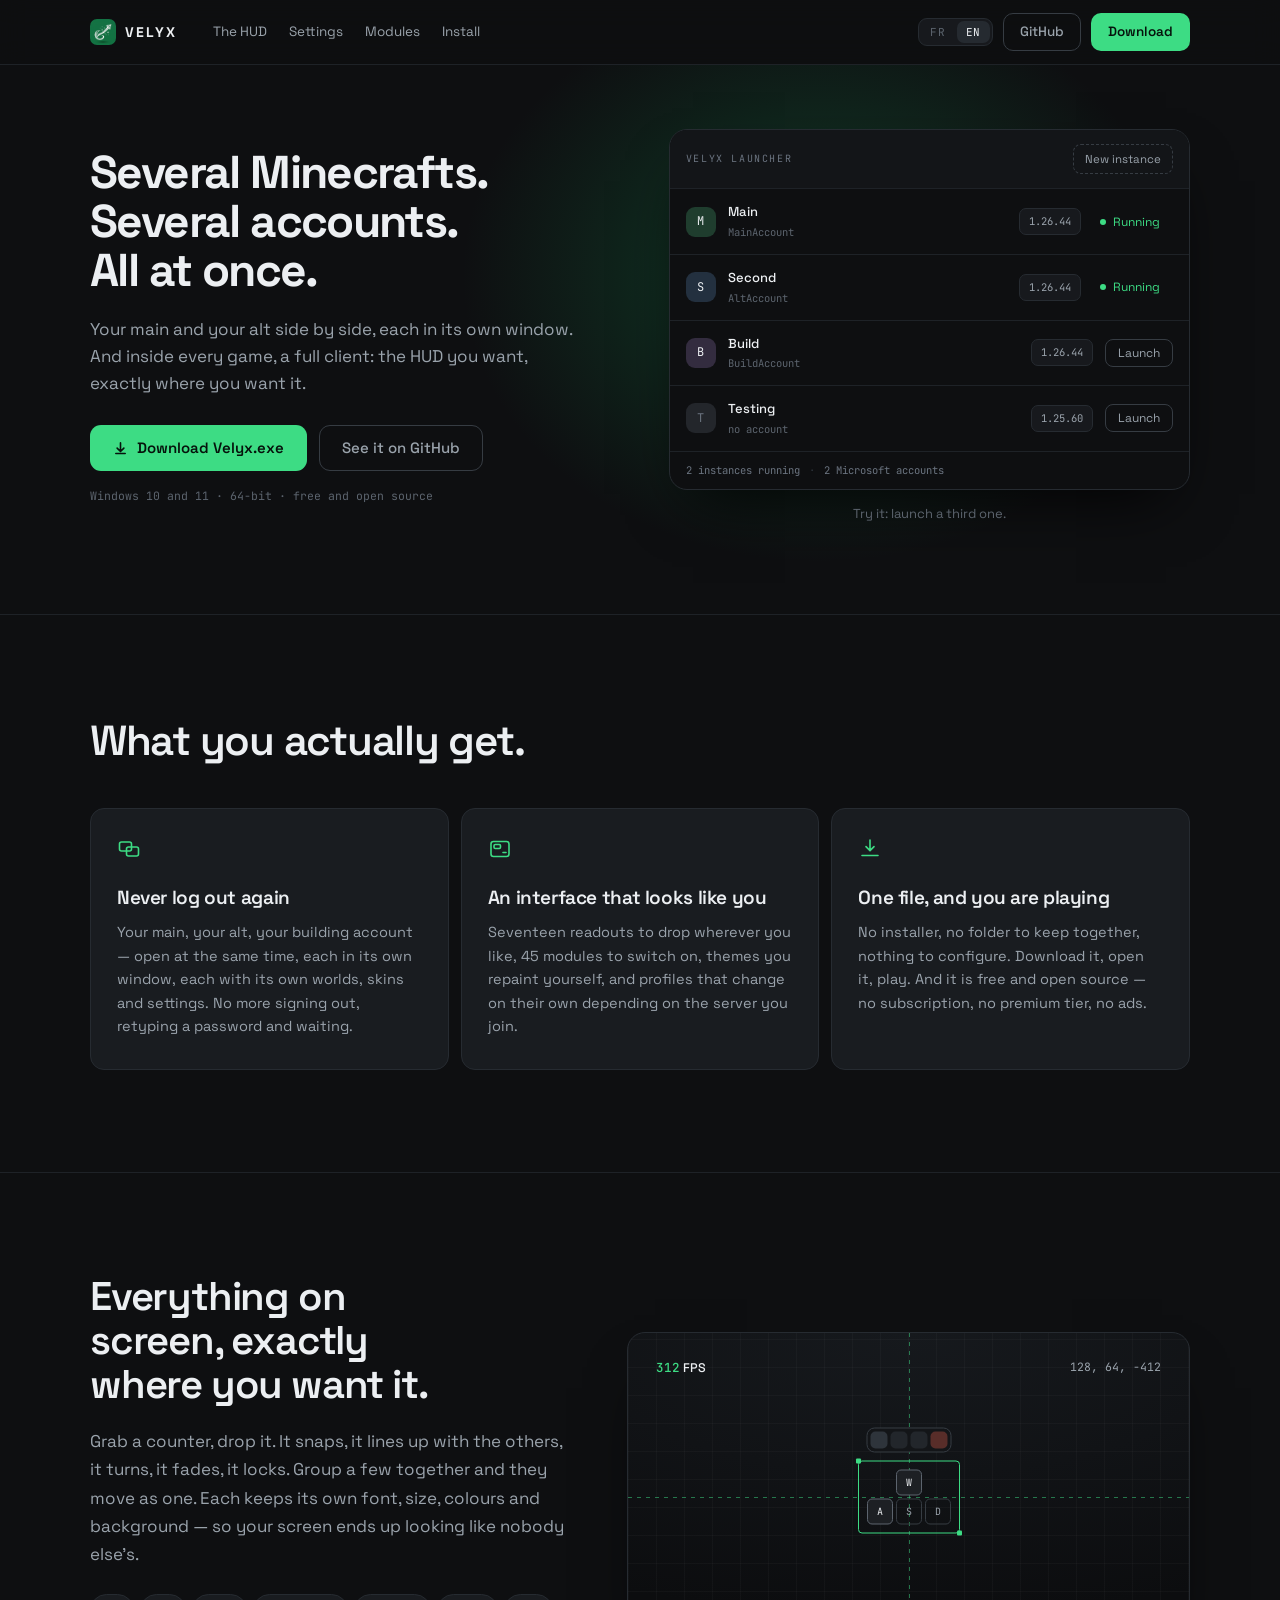
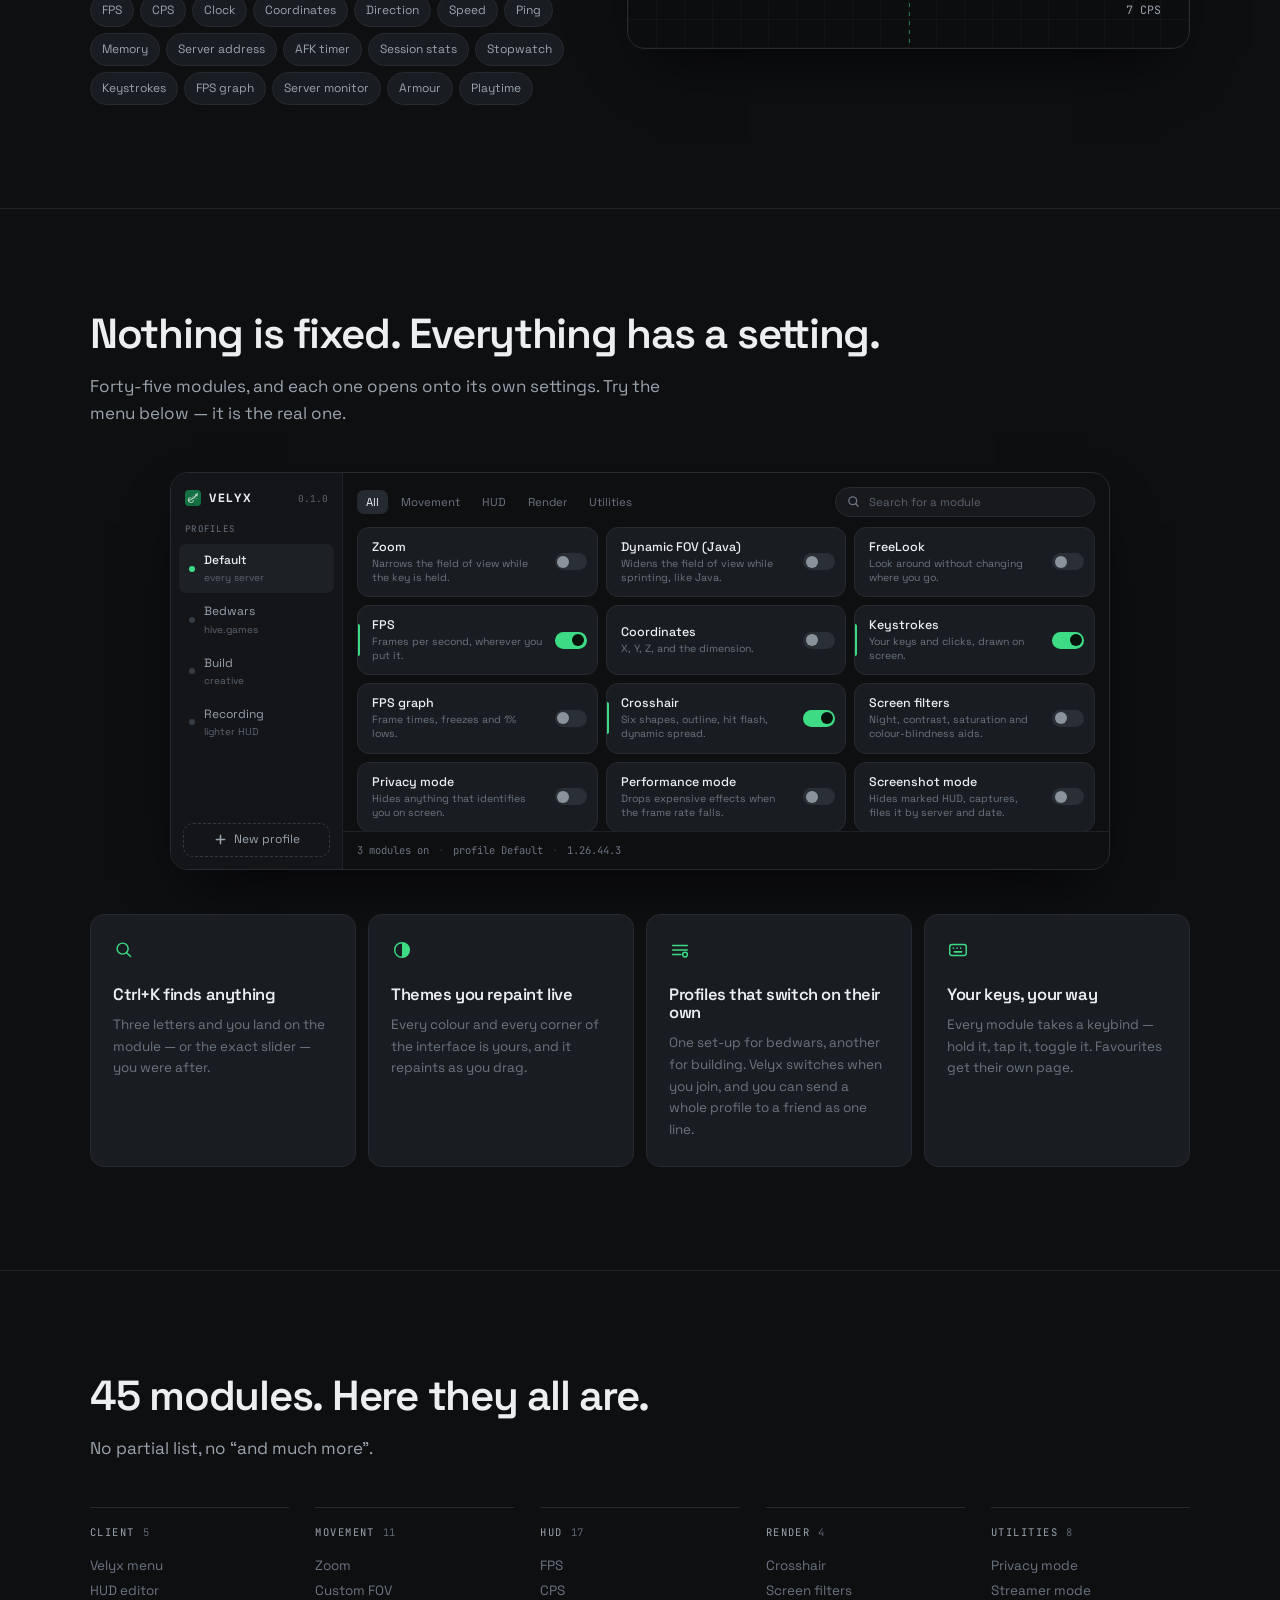
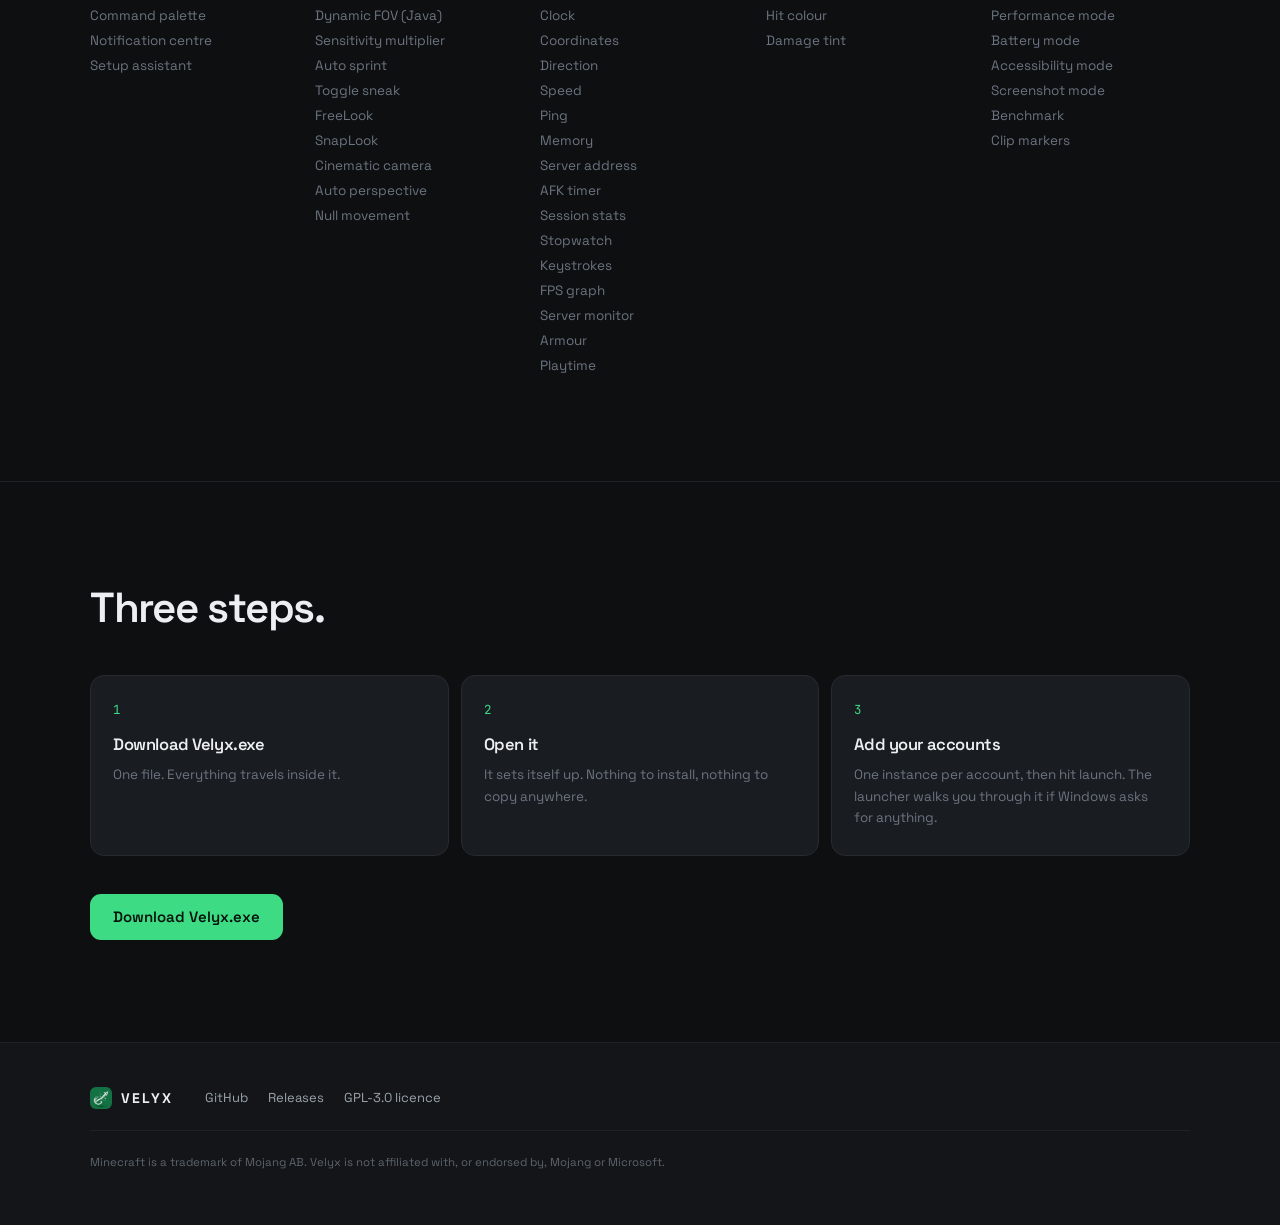
==== commit b60ee23d: "refactor(site): sell what it does, not how it works Nobody landing on the page wants the MSIX identi" ====
--- a/site/index.html
+++ b/site/index.html
@@ -4,10 +4,10 @@
 <meta charset="utf-8">
 <meta name="viewport" content="width=device-width, initial-scale=1">
 <title>Velyx — plusieurs Minecraft Bedrock, plusieurs comptes, en même temps</title>
-<meta name="description" content="Velyx lance plusieurs Minecraft Bedrock en même temps, chacun avec son compte Microsoft, et injecte un client complet : 17 éléments de HUD placés où vous voulez, 45 modules, tout personnalisable.">
+<meta name="description" content="Velyx fait tourner plusieurs Minecraft Bedrock en même temps, un compte chacun, avec un client complet dedans : le HUD que vous voulez, là où vous le voulez, et 45 modules réglables.">
 <meta property="og:type" content="website">
 <meta property="og:title" content="Velyx — plusieurs Minecraft, plusieurs comptes, en même temps">
-<meta property="og:description" content="Plusieurs instances du jeu côte à côte, un compte chacune, et un client complet dedans : tout le HUD que vous voulez, placé où vous voulez, réglé comme vous voulez.">
+<meta property="og:description" content="Votre compte principal et votre alt côte à côte, chacun dans sa fenêtre. Et dans chaque partie, un client complet.">
 <meta property="og:image" content="https://wyze3306.github.io/Velyx/assets/velyx-icon.png">
 <meta property="og:url" content="https://wyze3306.github.io/Velyx/">
 <meta name="twitter:card" content="summary_large_image">
@@ -31,7 +31,6 @@
     </a>
 
     <nav class="nav" aria-label="Sections">
-      <a href="#accounts" data-en="Accounts">Les comptes</a>
       <a href="#hud" data-en="The HUD">Le HUD</a>
       <a href="#settings" data-en="Settings">Les réglages</a>
       <a href="#modules" data-en="Modules">Les modules</a>
@@ -57,23 +56,21 @@
     <div class="wrap hero-in">
 
       <div class="hero-say">
-        <p class="eyebrow" data-en="Utility client · Minecraft Bedrock">Client utilitaire · Minecraft Bedrock</p>
         <h1 data-en="Several Minecrafts. Several accounts. All at once.">Plusieurs Minecraft. Plusieurs comptes. En même temps.</h1>
-        <p class="lede" data-en="Velyx runs as many copies of the game as you want, each signed in to its own Microsoft account, and injects a full client into every one: every readout you want on screen, placed where you want it, tuned how you want it.">Velyx lance autant de copies du jeu que vous voulez, chacune connectée à son propre compte Microsoft, et injecte un client complet dans chacune&nbsp;: toutes les infos que vous voulez à l'écran, placées où vous voulez, réglées comme vous voulez.</p>
+        <p class="lede" data-en="Your main and your alt side by side, each in its own window. And inside every game, a full client: the HUD you want, exactly where you want it.">Votre compte principal et votre alt côte à côte, chacun dans sa fenêtre. Et dans chaque partie, un client complet&nbsp;: le HUD que vous voulez, là où vous le voulez.</p>
 
         <div class="cta">
           <a class="btn btn-primary btn-lg" id="dl" href="https://github.com/Wyze3306/Velyx/releases" rel="noopener">
             <svg viewBox="0 0 16 16" aria-hidden="true"><path d="M8 2v9M4.4 7.6 8 11.2l3.6-3.6M3 13.4h10" stroke="currentColor" stroke-width="1.7" stroke-linecap="round" stroke-linejoin="round" fill="none"/></svg>
             <span data-en="Download Velyx.exe">Télécharger Velyx.exe</span>
           </a>
-          <a class="btn btn-ghost btn-lg" href="https://github.com/Wyze3306/Velyx/blob/main/docs/BUILDING.md" rel="noopener" data-en="Build from source">Construire depuis les sources</a>
-        </div>
-
-        <p class="cta-meta" id="dl-meta" data-en="Windows 10 and 11 · 64-bit · free and open source, GPL‑3.0">Windows 10 et 11 · 64 bits · gratuit et open source, GPL‑3.0</p>
-      </div>
-
-      <!-- the launcher, running in the page -->
-      <div class="hero-show" id="accounts">
+          <a class="btn btn-ghost btn-lg" href="https://github.com/Wyze3306/Velyx" rel="noopener" data-en="See it on GitHub">Voir sur GitHub</a>
+        </div>
+
+        <p class="cta-meta" id="dl-meta" data-en="Windows 10 and 11 · 64-bit · free and open source">Windows 10 et 11 · 64 bits · gratuit et open source</p>
+      </div>
+
+      <div class="hero-show">
         <div class="lc">
           <div class="lc-head">
             <span class="mono lc-title">VELYX LAUNCHER</span>
@@ -86,51 +83,47 @@
             <span id="lc-acc">2 comptes Microsoft</span>
           </div>
         </div>
-        <p class="show-cap" data-en="The launcher, right here. Start one more.">Le launcher, ici même. Lancez-en une de plus.</p>
-      </div>
-
-    </div>
-  </section>
-
-  <!-- ──────────────────── HOW IT IS POSSIBLE ──────────────────── -->
-  <section class="shot">
+        <p class="show-cap" data-en="Try it: launch a third one.">Essayez&nbsp;: lancez-en une troisième.</p>
+      </div>
+
+    </div>
+  </section>
+
+  <!-- ────────────────────── WHAT YOU GET ─────────────────────── -->
+  <section class="gains">
+    <div class="wrap">
+      <h2 class="sec-h" data-en="What you actually get.">Ce que vous y gagnez.</h2>
+
+      <div class="gain-grid">
+        <article class="gcard">
+          <svg class="fico" viewBox="0 0 24 24" aria-hidden="true"><rect x="2.5" y="5" width="12" height="9" rx="2" fill="none" stroke="currentColor" stroke-width="1.6"/><rect x="9.5" y="10" width="12" height="9" rx="2" fill="none" stroke="currentColor" stroke-width="1.6"/></svg>
+          <h3 data-en="Never log out again">Ne vous déconnectez plus jamais</h3>
+          <p data-en="Your main, your alt, your building account — open at the same time, each in its own window, each with its own worlds, skins and settings. No more signing out, retyping a password and waiting.">Votre compte principal, votre alt, votre compte de build&nbsp;: ouverts en même temps, chacun dans sa fenêtre, chacun avec ses mondes, ses skins et ses réglages. Fini se déconnecter, retaper un mot de passe et attendre.</p>
+        </article>
+        <article class="gcard">
+          <svg class="fico" viewBox="0 0 24 24" aria-hidden="true"><rect x="3" y="4.5" width="18" height="15" rx="2.5" fill="none" stroke="currentColor" stroke-width="1.6"/><rect x="6" y="7.5" width="6.5" height="4" rx="1.2" fill="none" stroke="currentColor" stroke-width="1.6"/><path d="M15 15.5h3" stroke="currentColor" stroke-width="1.6" stroke-linecap="round"/></svg>
+          <h3 data-en="An interface that looks like you">Une interface qui vous ressemble</h3>
+          <p data-en="Seventeen readouts to drop wherever you like, 45 modules to switch on, themes you repaint yourself, and profiles that change on their own depending on the server you join.">Dix-sept infos à poser où vous voulez, 45 modules à activer, des thèmes que vous repeignez vous-même, et des profils qui changent tout seuls selon le serveur que vous rejoignez.</p>
+        </article>
+        <article class="gcard">
+          <svg class="fico" viewBox="0 0 24 24" aria-hidden="true"><path d="M12 3v10M8 9.6l4 4 4-4M4 18.5h16" stroke="currentColor" stroke-width="1.6" stroke-linecap="round" stroke-linejoin="round" fill="none"/></svg>
+          <h3 data-en="One file, and you are playing">Un fichier, et vous jouez</h3>
+          <p data-en="No installer, no folder to keep together, nothing to configure. Download it, open it, play. And it is free and open source — no subscription, no premium tier, no ads.">Pas d'installateur, pas de dossier à garder ensemble, rien à configurer. Vous téléchargez, vous ouvrez, vous jouez. Et c'est gratuit et open source&nbsp;: pas d'abonnement, pas de version premium, pas de pub.</p>
+        </article>
+      </div>
+    </div>
+  </section>
+
+  <!-- ──────────────────────── THE HUD ──────────────────────── -->
+  <section class="shot" id="hud">
     <div class="wrap shot-in">
       <div class="shot-say">
-        <p class="eyebrow" data-en="How it is possible">Comment c'est possible</p>
-        <h2 data-en="Windows sees a different app each time.">Windows voit une application différente à chaque fois.</h2>
-        <p class="body" data-en="Bedrock is an MSIX app, so Windows refuses to start it twice. The launcher gets around that by giving every instance its own application identity. Windows then treats each one as a separate app, with its own data container — which is what lets it hold its own Xbox sign-in.">Bedrock est une application MSIX&nbsp;: Windows refuse de la lancer deux fois. Le launcher contourne ça en donnant à chaque instance sa propre identité d'application. Windows les traite alors comme des applications différentes, chacune avec son conteneur de données — et c'est ce qui lui permet de garder sa propre connexion Xbox.</p>
-        <div class="notes">
-          <p><b data-en="No password goes through Velyx.">Aucun mot de passe ne passe par Velyx.</b> <span data-en="It stores no credentials and no tokens. In the launcher, an account is just a label on an instance — the sign-in happens in the game and stays there.">Il ne stocke ni identifiants ni jetons. Dans le launcher, un compte est une étiquette posée sur une instance&nbsp;: la connexion se fait dans le jeu et y reste.</span></p>
-          <p><b data-en="Developer Mode required.">Demande le mode développeur.</b> <span data-en="Registering an instance needs Windows Developer Mode. The launcher checks before you try, and tells you how to turn it on.">Enregistrer une instance demande le mode développeur de Windows. Le launcher vérifie avant d'essayer, et vous dit comment l'activer.</span></p>
-        </div>
+        <h2 data-en="Everything on screen, exactly where you want it.">Tout à l'écran, exactement où vous voulez.</h2>
+        <p class="body" data-en="Grab a counter, drop it. It snaps, it lines up with the others, it turns, it fades, it locks. Group a few together and they move as one. Each keeps its own font, size, colours and background — so your screen ends up looking like nobody else&rsquo;s.">Attrapez un compteur, lâchez-le. Il s'aimante, il s'aligne sur les autres, il tourne, il s'estompe, il se verrouille. Groupez-en plusieurs et ils bougent ensemble. Chacun garde sa police, sa taille, ses couleurs et son fond — votre écran finit par ne ressembler à aucun autre.</p>
+        <ul class="hud-chips" id="hud-chips"></ul>
       </div>
 
       <figure class="mock">
-        <p class="eyebrow" data-en="What each instance gets of its own">Ce que chaque instance reçoit en propre</p>
-        <ul class="ident">
-          <li><span class="mono">AppxManifest.xml</span><em data-en="rewritten, its own package name">réécrit, son propre nom de paquet</em></li>
-          <li><span class="mono" data-en="Game files">Fichiers du jeu</span><em data-en="hard links, so no disk is spent twice">liens durs, aucun disque dépensé deux fois</em></li>
-          <li><span class="mono" data-en="Registration">Enregistrement</span><em data-en="loose file, separate from the store copy">fichier libre, séparé de la copie du Store</em></li>
-          <li><span class="mono" data-en="Data container">Conteneur de données</span><em data-en="its own saves, settings and cache">ses sauvegardes, ses réglages, son cache</em></li>
-          <li><span class="mono" data-en="Xbox sign-in">Connexion Xbox</span><em data-en="one Microsoft account each">un compte Microsoft chacune</em></li>
-        </ul>
-        <figcaption class="mono" data-en="And the client is injected into every one on launch">Et le client est injecté dans chacune au lancement</figcaption>
-      </figure>
-    </div>
-  </section>
-
-  <!-- ──────────────────────── HUD ──────────────────────── -->
-  <section class="shot shot-flip" id="hud">
-    <div class="wrap shot-in">
-      <div class="shot-say">
-        <p class="eyebrow" data-en="The HUD">Le HUD</p>
-        <h2 data-en="Everything on screen, exactly where you want it.">Tout à l'écran, exactement où vous voulez.</h2>
-        <p class="body" data-en="Seventeen readouts you can put anywhere. Grab one, drop it. Grid, snapping, alignment guides, groups that move together, free rotation, opacity, locking — and the arrow keys for the last pixel. Each one carries its own font, size, colours and background.">Dix-sept éléments à poser où bon vous semble. Prenez-en un, lâchez-le. Grille, aimantation, repères d'alignement, groupes qui se déplacent ensemble, rotation libre, opacité, verrouillage — et les flèches du clavier pour le dernier pixel. Chacun garde sa police, sa taille, ses couleurs et son fond.</p>
-        <p class="eyebrow hud-lab" data-en="The seventeen">Les dix-sept</p>
-        <ul class="hud-chips" id="hud-chips"></ul>
-      </div>
-
-      <figure class="mock mock-hud">
         <div class="hud-scene">
           <span class="guide guide-v" aria-hidden="true"></span>
           <span class="guide guide-h" aria-hidden="true"></span>
@@ -150,7 +143,6 @@
 
           <div class="hud-el hud-cps mono">7 CPS</div>
         </div>
-        <figcaption class="mono" data-en="Keystrokes · snapped to centre · group “combat”">Keystrokes · aimanté au centre · groupe «&nbsp;combat&nbsp;»</figcaption>
       </figure>
     </div>
   </section>
@@ -158,12 +150,10 @@
   <!-- ─────────────────── EVERYTHING IS TUNABLE ─────────────────── -->
   <section class="tune" id="settings">
     <div class="wrap">
-      <p class="eyebrow" data-en="Settings">Les réglages</p>
       <h2 class="sec-h" data-en="Nothing is fixed. Everything has a setting.">Rien n'est figé. Tout a un réglage.</h2>
-      <p class="sec-p" data-en="Forty-five modules, and each one opens onto its own settings. Search finds the setting, not just the module.">Quarante-cinq modules, et chacun ouvre sur ses propres réglages. La recherche trouve le réglage, pas seulement le module.</p>
+      <p class="sec-p" data-en="Forty-five modules, and each one opens onto its own settings. Try the menu below — it is the real one.">Quarante-cinq modules, et chacun ouvre sur ses propres réglages. Essayez le menu ci-dessous, c'est le vrai.</p>
 
       <div class="tune-in">
-        <!-- signature: the client menu, running in the page -->
         <div class="menu" id="app">
           <aside class="menu-side">
             <div class="menu-head">
@@ -202,28 +192,27 @@
             </div>
           </div>
         </div>
-        <p class="show-cap" data-en="The real menu, running right here. Search it, filter it, switch things on.">Le menu, pour de vrai, ici même. Cherchez, filtrez, activez.</p>
 
         <div class="tune-grid">
           <article class="fcard">
             <svg class="fico" viewBox="0 0 24 24" aria-hidden="true"><circle cx="10.5" cy="10.5" r="6" fill="none" stroke="currentColor" stroke-width="1.6"/><path d="m15.2 15.2 4 4" stroke="currentColor" stroke-width="1.6" stroke-linecap="round"/></svg>
             <h3 data-en="Ctrl+K finds anything">Ctrl+K trouve tout</h3>
-            <p data-en="The palette searches modules and settings together. Type three letters, land on the slider you wanted.">La palette cherche dans les modules et dans les réglages en même temps. Trois lettres, et vous tombez sur le curseur que vous vouliez.</p>
+            <p data-en="Three letters and you land on the module — or the exact slider — you were after.">Trois lettres et vous tombez sur le module, ou sur le curseur exact, que vous cherchiez.</p>
           </article>
           <article class="fcard">
             <svg class="fico" viewBox="0 0 24 24" aria-hidden="true"><circle cx="12" cy="12" r="8" fill="none" stroke="currentColor" stroke-width="1.6"/><path d="M12 4a8 8 0 0 1 0 16z" fill="currentColor"/></svg>
-            <h3 data-en="Themes, edited live">Des thèmes, édités en direct</h3>
-            <p data-en="Every colour, radius and blur of the interface is yours to set, and the menu repaints as you drag.">Chaque couleur, chaque arrondi, chaque flou de l'interface se règle, et le menu se repeint pendant que vous tirez le curseur.</p>
+            <h3 data-en="Themes you repaint live">Des thèmes repeints en direct</h3>
+            <p data-en="Every colour and every corner of the interface is yours, and it repaints as you drag.">Chaque couleur et chaque coin de l'interface vous appartient, et ça se repeint pendant que vous tirez le curseur.</p>
           </article>
           <article class="fcard">
             <svg class="fico" viewBox="0 0 24 24" aria-hidden="true"><path d="M4 7h16M4 12h16M4 17h9" stroke="currentColor" stroke-width="1.6" stroke-linecap="round"/><circle cx="17.5" cy="17" r="2.6" fill="none" stroke="currentColor" stroke-width="1.6"/></svg>
-            <h3 data-en="Profiles that follow the server">Des profils qui suivent le serveur</h3>
-            <p data-en="Modules, HUD layout and theme travel together. Velyx switches profile on its own when you join, keeps restore points, and exports the lot as one line you can paste to a friend.">Modules, disposition du HUD et thème voyagent ensemble. Velyx change de profil tout seul quand vous rejoignez, garde des points de restauration, et exporte le tout en une ligne à coller à un ami.</p>
+            <h3 data-en="Profiles that switch on their own">Des profils qui changent seuls</h3>
+            <p data-en="One set-up for bedwars, another for building. Velyx switches when you join, and you can send a whole profile to a friend as one line.">Une configuration pour le bedwars, une autre pour construire. Velyx change quand vous rejoignez, et vous envoyez un profil entier à un ami en une ligne.</p>
           </article>
           <article class="fcard">
             <svg class="fico" viewBox="0 0 24 24" aria-hidden="true"><rect x="3" y="6" width="18" height="12" rx="2.5" fill="none" stroke="currentColor" stroke-width="1.6"/><path d="M7 10h.01M11 10h.01M15 10h.01M8 14h8" stroke="currentColor" stroke-width="1.8" stroke-linecap="round"/></svg>
-            <h3 data-en="Your keys, your modes">Vos touches, vos modes</h3>
-            <p data-en="Every module takes a keybind, in toggle, hold or press mode. Favourites get their own page.">Chaque module accepte une touche, en bascule, en maintien ou en pression. Les favoris ont leur page.</p>
+            <h3 data-en="Your keys, your way">Vos touches, à votre façon</h3>
+            <p data-en="Every module takes a keybind — hold it, tap it, toggle it. Favourites get their own page.">Chaque module accepte une touche&nbsp;: en maintien, en pression, en bascule. Les favoris ont leur page.</p>
           </article>
         </div>
       </div>
@@ -233,81 +222,38 @@
   <!-- ───────────────────────── MODULES ───────────────────────── -->
   <section class="mods" id="modules">
     <div class="wrap">
-      <p class="eyebrow" data-en="The inventory">L'inventaire</p>
       <h2 class="sec-h" data-en="45 modules. Here they all are.">45 modules. Les voici tous.</h2>
       <p class="sec-p" data-en="No partial list, no “and much more”.">Pas de liste partielle, pas de «&nbsp;et bien plus encore&nbsp;».</p>
       <div class="mod-cols" id="mod-cols"></div>
-      <p class="sec-note" data-en="Two of them — hit colour and damage tint — are written but wait on a signature for the game version you play. The menu says so instead of pretending.">Deux d'entre eux — couleur de coup et teinte de dégâts — sont écrits mais attendent une signature pour la version du jeu que vous jouez. Le menu le dit, au lieu de faire semblant.</p>
-    </div>
-  </section>
-
-  <!-- ─────────────────────── SIGNATURES ─────────────────────── -->
-  <section class="sig">
-    <div class="wrap sig-in">
-      <div>
-        <p class="eyebrow" data-en="Game updates">Mises à jour du jeu</p>
-        <h2 data-en="A Bedrock update doesn&rsquo;t take everything down.">Une mise à jour de Bedrock ne casse pas tout.</h2>
-        <p class="body" data-en="Velyx holds no game memory addresses. Everything it reads from the game goes through a name, resolved at startup from a signature file. A new game version needs a new file, not a new build. And when one is missing, only the feature that needed it switches off — it says so on the Diagnostics page, and the game keeps running.">Velyx ne contient aucune adresse mémoire du jeu. Tout ce qu'il lit passe par un nom, résolu au démarrage depuis un fichier de signatures. Une nouvelle version du jeu demande un nouveau fichier, pas une nouvelle compilation. Et s'il en manque un, seule la fonction concernée s'éteint&nbsp;: elle le dit sur la page Diagnostic, et le jeu continue.</p>
-      </div>
-      <div class="sig-box">
-        <p class="eyebrow" data-en="Works with no signature file at all">Marche même sans fichier de signatures</p>
-        <ul class="sig-list">
-          <li data-en="Menu, themes, profiles">Menu, thèmes, profils</li>
-          <li data-en="HUD editor">Éditeur de HUD</li>
-          <li>FPS, CPS, <span data-en="clock">horloge</span>, keystrokes</li>
-          <li data-en="Memory and performance graph">Mémoire et graphique de performance</li>
-          <li data-en="Screenshots and screen filters">Captures et filtres d'écran</li>
-          <li data-en="Playtime and benchmark">Temps de jeu et benchmark</li>
-        </ul>
-      </div>
     </div>
   </section>
 
   <!-- ───────────────────────── INSTALL ───────────────────────── -->
   <section class="steps" id="install">
     <div class="wrap">
-      <p class="eyebrow" data-en="Install">Installer</p>
       <h2 class="sec-h" data-en="Three steps.">Trois étapes.</h2>
 
       <ol class="step-list">
         <li>
           <span class="mono step-n">1</span>
           <h3 data-en="Download Velyx.exe">Téléchargez Velyx.exe</h3>
-          <p data-en="One file. The client, the interface fonts and the signature templates all travel inside it.">Un seul fichier. Le client, les polices de l'interface et les modèles de signatures sont dedans.</p>
+          <p data-en="One file. Everything travels inside it.">Un seul fichier. Tout est dedans.</p>
         </li>
         <li>
           <span class="mono step-n">2</span>
-          <h3 data-en="Run it">Lancez-le</h3>
-          <p data-en="On the first run it unpacks what it needs into %APPDATA%\Velyx. Nothing to copy next to it, nothing to install.">Au premier démarrage, il dépose ce dont il a besoin dans <code class="mono">%APPDATA%\Velyx</code>. Rien à copier à côté, rien à installer.</p>
+          <h3 data-en="Open it">Ouvrez-le</h3>
+          <p data-en="It sets itself up. Nothing to install, nothing to copy anywhere.">Il se met en place tout seul. Rien à installer, rien à copier nulle part.</p>
         </li>
         <li>
           <span class="mono step-n">3</span>
-          <h3 data-en="Create your instances">Créez vos instances</h3>
-          <p data-en="One per account. The launcher builds them, checks Developer Mode for you, and starts the game with the client already in.">Une par compte. Le launcher les construit, vérifie le mode développeur pour vous, et démarre le jeu avec le client déjà dedans.</p>
+          <h3 data-en="Add your accounts">Ajoutez vos comptes</h3>
+          <p data-en="One instance per account, then hit launch. The launcher walks you through it if Windows asks for anything.">Une instance par compte, puis vous lancez. Le launcher vous guide si Windows demande quelque chose.</p>
         </li>
       </ol>
 
       <div class="steps-cta">
         <a class="btn btn-primary btn-lg" href="https://github.com/Wyze3306/Velyx/releases" rel="noopener" data-en="Download Velyx.exe">Télécharger Velyx.exe</a>
-        <a class="btn btn-ghost btn-lg" href="https://github.com/Wyze3306/Velyx" rel="noopener" data-en="Read the source">Lire le code source</a>
-      </div>
-    </div>
-  </section>
-
-  <!-- ──────────────────── THE HONEST FOOTNOTE ──────────────────── -->
-  <section class="fine">
-    <div class="wrap fine-in">
-      <div class="fine-say">
-        <p class="eyebrow" data-en="To be clear">Pour être clair</p>
-        <p class="body" data-en="No module plays for you: no killaura, no fly, no reach, no wallhack, no automation. The practice modules time things and count things. And every module states what it touches — the menu shows these tags on the card, before the switch.">Aucun module ne joue à votre place&nbsp;: pas de killaura, pas de vol, pas de portée, pas de wallhack, aucune automatisation. Les modules d'entraînement mesurent et comptent. Et chaque module annonce ce qu'il touche&nbsp;: le menu affiche ces étiquettes sur la carte, avant l'interrupteur.</p>
-      </div>
-      <ul class="perm-row">
-        <li class="tag" data-en="Network">Réseau</li>
-        <li class="tag" data-en="Files">Fichiers</li>
-        <li class="tag" data-en="Simulated input">Entrées simulées</li>
-        <li class="tag" data-en="Game memory">Mémoire du jeu</li>
-        <li class="tag" data-en="Clipboard">Presse-papiers</li>
-      </ul>
+      </div>
     </div>
   </section>
 
@@ -319,11 +265,9 @@
       <img src="assets/velyx-icon.png" alt="" width="22" height="22">
       <span class="brand-name">VELYX</span>
     </div>
-    <nav class="ftr-nav" aria-label="Documentation">
-      <a href="https://github.com/Wyze3306/Velyx/blob/main/docs/BUILDING.md" rel="noopener" data-en="Building">Construire</a>
-      <a href="https://github.com/Wyze3306/Velyx/blob/main/docs/ARCHITECTURE.md" rel="noopener" data-en="Architecture">Architecture</a>
-      <a href="https://github.com/Wyze3306/Velyx/blob/main/docs/ROADMAP.md" rel="noopener" data-en="Roadmap">Feuille de route</a>
+    <nav class="ftr-nav" aria-label="Liens">
       <a href="https://github.com/Wyze3306/Velyx" rel="noopener">GitHub</a>
+      <a href="https://github.com/Wyze3306/Velyx/releases" rel="noopener" data-en="Releases">Téléchargements</a>
       <a href="https://github.com/Wyze3306/Velyx/blob/main/LICENSE" rel="noopener" data-en="GPL‑3.0 licence">Licence GPL‑3.0</a>
     </nav>
     <p class="ftr-fine" data-en="Minecraft is a trademark of Mojang AB. Velyx is not affiliated with, or endorsed by, Mojang or Microsoft.">Minecraft est une marque de Mojang AB. Velyx n'est ni affilié à Mojang ou Microsoft, ni approuvé par eux.</p>
--- a/site/styles.css
+++ b/site/styles.css
@@ -1,8 +1,8 @@
 /* ───────────────────────────────────────────────────────────────
    Velyx — site
-   The palette, the type and the controls are lifted straight from
-   the client's own visual system: grey surfaces, one green accent,
-   and the green only ever marks what is active or primary.
+   Palette, type and controls come from the client's own interface:
+   grey surfaces, one green accent, and the green only ever marks
+   what is active or primary.
    ─────────────────────────────────────────────────────────────── */
 
 :root {
@@ -23,13 +23,12 @@
 
   --accent:    #3DDC84;
   --accent-hi: #7CFFB2;
-  --deep:      #137343;      /* the logo green — hero glow only */
 
   --sans: 'Space Grotesk', 'Segoe UI', system-ui, sans-serif;
   --mono: 'JetBrains Mono', ui-monospace, 'SF Mono', Menlo, monospace;
 
   --gut: clamp(20px, 5vw, 40px);
-  --sec: clamp(76px, 9vw, 128px);
+  --sec: clamp(72px, 8vw, 116px);
   --r-s: 8px;
   --r-m: 12px;
   --r-l: 18px;
@@ -37,7 +36,7 @@
 
 *, *::before, *::after { box-sizing: border-box; }
 
-html { scroll-behavior: smooth; scroll-padding-top: 88px; -webkit-text-size-adjust: 100%; }
+html { scroll-behavior: smooth; scroll-padding-top: 84px; -webkit-text-size-adjust: 100%; }
 
 body {
   margin: 0;
@@ -57,11 +56,7 @@
 a { color: inherit; text-decoration: none; }
 code { font-family: var(--mono); font-size: 0.92em; }
 
-:focus-visible {
-  outline: 2px solid var(--accent);
-  outline-offset: 3px;
-  border-radius: 4px;
-}
+:focus-visible { outline: 2px solid var(--accent); outline-offset: 3px; border-radius: 4px; }
 
 .skip {
   position: absolute; left: -9999px; top: 0; z-index: 99;
@@ -75,23 +70,9 @@
 
 /* ── shared type ─────────────────────────────────────────────── */
 
-.eyebrow {
-  font-family: var(--mono);
-  font-size: 10.5px;
-  font-weight: 500;
-  letter-spacing: 0.16em;
-  text-transform: uppercase;
-  color: var(--dim);
-  margin-bottom: 18px;
-}
-
-.sec-h { font-size: clamp(28px, 4vw, 40px); text-wrap: balance; }
-.sec-p { margin-top: 14px; color: var(--muted); font-size: 16px; max-width: 56ch; }
-.sec-note {
-  margin-top: 34px; padding-top: 20px; border-top: 1px solid var(--line);
-  color: var(--faint); font-size: 13.5px; max-width: 78ch; line-height: 1.65;
-}
-.body { color: var(--muted); font-size: clamp(15px, 1.4vw, 16.5px); max-width: 58ch; line-height: 1.65; }
+.sec-h { font-size: clamp(28px, 3.8vw, 42px); letter-spacing: -0.03em; text-wrap: balance; }
+.sec-p { margin-top: 16px; color: var(--muted); font-size: clamp(15px, 1.4vw, 17px); max-width: 56ch; }
+.body { color: var(--muted); font-size: clamp(15px, 1.4vw, 17px); max-width: 54ch; line-height: 1.65; }
 
 main > section { padding: var(--sec) 0; border-top: 1px solid var(--line); }
 main > section.hero { border-top: 0; }
@@ -140,7 +121,7 @@
 
 .hdr-end { margin-left: auto; display: flex; align-items: center; gap: 10px; }
 
-@media (max-width: 920px) { .nav { display: none; } }
+@media (max-width: 880px) { .nav { display: none; } }
 @media (max-width: 460px) {
   .hdr-gh { display: none; }
   .hdr-in { gap: 12px; }
@@ -158,251 +139,39 @@
 
 /* ── hero ────────────────────────────────────────────────────── */
 
-.hero { position: relative; overflow: hidden; padding: clamp(56px, 7vw, 96px) 0 clamp(64px, 8vw, 104px); }
+.hero { position: relative; overflow: hidden; padding: clamp(40px, 5vw, 74px) 0 clamp(56px, 7vw, 94px); }
 
 .hero-glow {
-  position: absolute; top: -170px; left: 62%;
-  width: min(1000px, 125vw); height: 800px;
+  position: absolute; top: -200px; left: 64%;
+  width: min(1020px, 130vw); height: 820px;
   transform: translateX(-50%);
-  background: radial-gradient(closest-side, rgba(19, 115, 67, 0.42), rgba(19, 115, 67, 0) 70%);
+  background: radial-gradient(closest-side, rgba(19, 115, 67, 0.46), rgba(19, 115, 67, 0) 70%);
   pointer-events: none;
 }
-@media (max-width: 999px) { .hero-glow { left: 50%; top: -320px; } }
-
-.hero-in { position: relative; display: grid; gap: clamp(44px, 5vw, 64px); }
-@media (min-width: 1000px) {
+@media (max-width: 899px) { .hero-glow { left: 50%; top: -300px; } }
+
+.hero-in { position: relative; display: grid; gap: clamp(36px, 4.5vw, 60px); }
+@media (min-width: 900px) {
   .hero-in { grid-template-columns: minmax(0, 1fr) minmax(0, 1fr); align-items: center; }
 }
 
 .hero-say h1 {
-  font-size: clamp(31px, 4.4vw, 48px);
+  font-size: clamp(30px, 4.2vw, 46px);
   font-weight: 700;
   letter-spacing: -0.035em;
-  line-height: 1.06;
+  line-height: 1.07;
   max-width: 19ch;
   text-wrap: balance;
 }
 .hero-say .lede {
-  margin-top: 22px; max-width: 46ch;
-  color: var(--muted); font-size: clamp(15.5px, 1.5vw, 17.5px); line-height: 1.6;
-}
-
-.cta { margin-top: 32px; display: flex; flex-wrap: wrap; gap: 12px; }
-.cta-meta { margin-top: 18px; font-family: var(--mono); font-size: 11.5px; color: var(--faint); letter-spacing: .01em; }
-
-.show-cap { margin-top: 16px; font-size: 13px; color: var(--faint); text-align: center; }
-
-/* ── the client menu, running in the page ────────────────────── */
-
-.menu {
-  display: flex;
-  background: var(--void);
-  border: 1px solid var(--line-2);
-  border-radius: var(--r-l);
-  overflow: hidden;
-  box-shadow: 0 28px 60px -24px rgba(0, 0, 0, .9);
-}
-
-.menu-side {
-  width: 172px; flex-shrink: 0;
-  display: flex; flex-direction: column;
-  background: var(--panel);
-  border-right: 1px solid var(--line);
-  padding-bottom: 12px;
-}
-.menu-head { display: flex; align-items: center; gap: 8px; padding: 16px 14px 14px; }
-.menu-head img { width: 16px; height: 16px; }
-.menu-word { font-size: 12px; font-weight: 700; letter-spacing: 0.14em; }
-.menu-ver { margin-left: auto; font-size: 9.5px; color: var(--faint); }
-.menu-label { padding: 0 14px 8px; font-family: var(--mono); font-size: 9px; letter-spacing: .14em; color: var(--dim); }
-
-.menu-profiles { display: flex; flex-direction: column; gap: 2px; padding: 0 8px; }
-.menu-profiles li {
-  display: grid; grid-template-columns: 6px minmax(0, 1fr);
-  align-items: center; column-gap: 9px; row-gap: 0;
-  padding: 7px 10px; border-radius: var(--r-s);
-}
-.menu-profiles i { grid-row: 1 / span 2; width: 6px; height: 6px; border-radius: 50%; background: var(--line-3); }
-.menu-profiles .p-name { font-size: 12px; color: var(--muted); overflow: hidden; text-overflow: ellipsis; white-space: nowrap; }
-.menu-profiles .p-hint { font-size: 10px; font-style: normal; color: var(--faint); overflow: hidden; text-overflow: ellipsis; white-space: nowrap; }
-.menu-profiles .is-on { background: #1D2024; }
-.menu-profiles .is-on i { background: var(--accent); }
-.menu-profiles .is-on .p-name { color: var(--text); font-weight: 500; }
-
-.menu-new {
-  display: flex; align-items: center; justify-content: center; gap: 7px;
-  margin: auto 12px 12px; height: 34px;
-  border: 1px dashed #333940; border-radius: 10px;
-  font-size: 12px; color: var(--muted);
-}
-.menu-new svg { width: 13px; height: 13px; }
-
-.menu-main { position: relative; flex: 1 1 auto; min-width: 0; display: flex; flex-direction: column; }
-
-.menu-bar { display: flex; align-items: center; gap: 10px; padding: 14px 14px 10px; flex-wrap: wrap; }
-.chips { display: flex; gap: 4px; flex-wrap: wrap; min-width: 0; }
-.chip {
-  appearance: none; border: 0; background: transparent; cursor: pointer;
-  padding: 5px 9px; border-radius: 7px;
-  font-family: var(--sans); font-size: 11.5px; color: var(--dim);
-  transition: color .14s, background .14s;
-}
-.chip:hover { color: var(--muted); }
-.chip.is-on { background: #252A30; color: var(--text); }
-
-.find {
-  display: flex; align-items: center; gap: 7px;
-  height: 30px; padding: 0 11px; margin-left: auto;
-  min-width: 178px; flex: 1 1 178px; max-width: 260px;
-  background: var(--sunk); border: 1px solid var(--line-2); border-radius: 999px;
-  color: var(--dim);
-}
-.find svg { width: 13px; height: 13px; flex-shrink: 0; }
-.find input {
-  flex: 1 1 auto; min-width: 0;
-  background: transparent; border: 0; outline: none;
-  font-family: var(--sans); font-size: 11.5px; color: var(--text);
-}
-.find input::placeholder { color: var(--faint); }
-.find input::-webkit-search-cancel-button { -webkit-appearance: none; }
-.find:focus-within { border-color: var(--line-3); }
-
-.menu-grid {
-  display: grid; grid-template-columns: repeat(auto-fill, minmax(216px, 1fr)); gap: 8px;
-  padding: 0 14px 14px;
-  max-height: 304px; overflow-y: auto; overscroll-behavior: contain;
-  scrollbar-width: thin; scrollbar-color: var(--line-3) transparent;
-}
-.menu-grid::-webkit-scrollbar { width: 8px; }
-.menu-grid::-webkit-scrollbar-thumb { background: var(--line-2); border-radius: 99px; border: 2px solid var(--void); }
-
-.mcard {
-  position: relative; display: flex; align-items: center; gap: 10px;
-  width: 100%; padding: 11px 10px 11px 14px; min-height: 60px;
-  background: var(--card); border: 1px solid var(--line-2); border-radius: var(--r-m);
-  overflow: hidden; text-align: left; cursor: pointer;
-  font-family: inherit; color: inherit; appearance: none;
-  transition: background .14s, border-color .14s;
-}
-.mcard:hover { background: var(--card-hi); border-color: var(--line-3); }
-.mcard .bar {
-  position: absolute; left: 0; top: 50%; transform: translateY(-50%);
-  width: 2px; height: 32px; border-radius: 0 2px 2px 0;
-  background: transparent; transition: background .14s;
-}
-.mcard.is-on .bar { background: var(--accent); }
-.mcard .txt { display: flex; flex-direction: column; gap: 2px; min-width: 0; flex: 1 1 auto; }
-.mcard .nm { font-size: 12.5px; font-weight: 500; color: var(--text); white-space: nowrap; overflow: hidden; text-overflow: ellipsis; }
-.mcard .ds { font-size: 10.5px; color: var(--dim); line-height: 1.35; display: -webkit-box; -webkit-line-clamp: 2; -webkit-box-orient: vertical; overflow: hidden; }
-
-.sw {
-  display: block; flex-shrink: 0;
-  position: relative; width: 32px; height: 17px; border-radius: 999px;
-  background: #2A2F35; transition: background .16s ease;
-}
-.sw::after {
-  content: ''; position: absolute; top: 2.5px; left: 2.5px;
-  width: 12px; height: 12px; border-radius: 50%; background: #8A929B;
-  transition: transform .16s ease, background .16s ease;
-}
-.mcard.is-on .sw { background: var(--accent); }
-.mcard.is-on .sw::after { transform: translateX(15px); background: #06130C; }
-
-.menu-empty { grid-column: 1 / -1; padding: 26px 4px; color: var(--faint); font-size: 12.5px; }
-
-.menu-foot {
-  display: flex; align-items: center; gap: 9px;
-  margin-top: auto; padding: 0 14px; height: 38px;
-  border-top: 1px solid var(--line);
-  font-size: 10.5px; color: var(--dim); flex-wrap: wrap;
-}
-.menu-foot .sep { color: #2E343B; }
-
-@media (max-width: 640px) {
-  .menu-side { display: none; }
-  .menu-grid { max-height: 320px; }
-}
-
-/* ── showcase blocks ─────────────────────────────────────────── */
-
-.shot-in { display: grid; gap: clamp(38px, 5vw, 68px); align-items: center; }
-@media (min-width: 940px) {
-  .shot-in { grid-template-columns: minmax(0, 0.9fr) minmax(0, 1.1fr); }
-  .shot-flip .shot-in { grid-template-columns: minmax(0, 1.06fr) minmax(0, 0.94fr); }
-  .shot-flip .shot-say { order: 2; }
-}
-.shot h2 { font-size: clamp(26px, 3.6vw, 38px); max-width: 19ch; text-wrap: balance; }
-.shot .body { margin-top: 18px; }
-
-.ticks { margin-top: 26px; display: flex; flex-direction: column; gap: 9px; }
-.ticks li { display: flex; align-items: center; gap: 11px; font-size: 13.5px; color: var(--muted); }
-.ticks li::before {
-  content: ''; width: 6px; height: 6px; border-radius: 1.5px;
-  background: var(--accent); flex-shrink: 0;
-}
-
-.notes { margin-top: 26px; display: flex; flex-direction: column; gap: 14px; }
-.notes p { font-size: 13px; line-height: 1.6; color: var(--dim); max-width: 54ch; }
-.notes b { color: var(--muted); font-weight: 500; }
-
-.mock figcaption { margin-top: 14px; font-size: 10.5px; color: var(--faint); letter-spacing: .04em; }
-
-/* HUD editor mock */
-.hud-scene {
-  position: relative; aspect-ratio: 16 / 9; min-height: 240px;
-  border: 1px solid var(--line-2); border-radius: var(--r-l); overflow: hidden;
-  background:
-    repeating-linear-gradient(0deg, rgba(255,255,255,.028) 0 1px, transparent 1px 28px),
-    repeating-linear-gradient(90deg, rgba(255,255,255,.028) 0 1px, transparent 1px 28px),
-    radial-gradient(120% 90% at 50% 0%, #16191D 0%, #0C0D0F 100%);
-  box-shadow: 0 28px 60px -28px rgba(0,0,0,.9);
-}
-.hud-el { position: absolute; font-size: clamp(10px, 1.2vw, 12.5px); color: var(--text); white-space: nowrap; }
-.hud-fps { top: 8%; left: 5%; font-weight: 500; }
-.hud-fps .mono { color: var(--accent); }
-.hud-coords { top: 8%; right: 5%; color: var(--muted); font-size: clamp(9px, 1.1vw, 11.5px); }
-.hud-cps { bottom: 9%; right: 5%; color: var(--muted); font-size: clamp(9px, 1.1vw, 11.5px); }
-
-.hud-keys { left: 50%; top: 52%; transform: translate(-50%, -50%); padding: 8px; }
-.keys { display: grid; grid-template-columns: repeat(3, 1fr); gap: 3px; }
-.keys span {
-  display: flex; align-items: center; justify-content: center;
-  width: clamp(20px, 2.6vw, 26px); height: clamp(20px, 2.6vw, 26px);
-  border: 1px solid var(--line-3); border-radius: 5px;
-  font-family: var(--mono); font-size: clamp(8px, .95vw, 10px); color: var(--muted);
-}
-.keys span:empty { border: 0; }
-.keys .k-w, .keys .k-a { border-color: var(--faint); background: #1D2024; color: var(--text); }
-
-.is-picked { outline: 1px solid var(--accent); outline-offset: 0; border-radius: 3px; }
-.is-picked::before, .is-picked::after {
-  content: ''; position: absolute; width: 5px; height: 5px;
-  background: var(--accent); border-radius: 1px;
-}
-.is-picked::before { top: -3px; left: -3px; }
-.is-picked::after { bottom: -3px; right: -3px; }
-
-.pick-tool {
-  position: absolute; left: 50%; top: -34px; transform: translateX(-50%);
-  display: flex; align-items: center; gap: 3px; padding: 3px;
-  background: var(--panel); border: 1px solid var(--line-3); border-radius: 8px;
-}
-.pick-tool b { width: 17px; height: 17px; border-radius: 5px; background: #22262B; display: block; }
-.pick-tool .pt-grab { background: #2E343B; }
-.pick-tool .pt-x { background: rgba(232, 96, 78, .32); }
-
-.guide { position: absolute; opacity: .5; }
-.guide-v {
-  left: 50%; top: 0; bottom: 0; width: 1px;
-  background-image: linear-gradient(var(--accent) 0 4px, transparent 4px 9px);
-  background-size: 1px 9px; background-repeat: repeat-y;
-}
-.guide-h {
-  top: 52%; left: 0; right: 0; height: 1px;
-  background-image: linear-gradient(90deg, var(--accent) 0 4px, transparent 4px 9px);
-  background-size: 9px 1px; background-repeat: repeat-x;
-}
-
+  margin-top: 20px; max-width: 44ch;
+  color: var(--muted); font-size: clamp(15px, 1.4vw, 17px); line-height: 1.6;
+}
+
+.cta { margin-top: 28px; display: flex; flex-wrap: wrap; gap: 12px; }
+.cta-meta { margin-top: 16px; font-family: var(--mono); font-size: 11.5px; color: var(--faint); }
+
+.show-cap { margin-top: 14px; font-size: 13px; color: var(--faint); text-align: center; }
 
 /* ── the launcher, running in the page ───────────────────────── */
 
@@ -465,36 +234,93 @@
 
 @media (max-width: 460px) { .lc-ver { display: none; } }
 
-/* ── what each instance gets of its own ──────────────────────── */
-
-.ident { display: flex; flex-direction: column; }
-.ident li {
-  display: grid; grid-template-columns: 152px minmax(0, 1fr);
-  align-items: baseline; gap: 14px;
-  padding: 11px 0; border-top: 1px solid var(--line);
-  font-size: 13px;
-}
-.ident li:last-child { border-bottom: 1px solid var(--line); }
-.ident .mono { font-size: 11.5px; color: var(--muted); }
-.ident em { font-style: normal; color: var(--dim); }
-@media (max-width: 520px) { .ident li { grid-template-columns: 1fr; gap: 4px; } }
-
-/* ── the seventeen ───────────────────────────────────────────── */
-
-.hud-lab { margin-top: 32px; margin-bottom: 0; }
-.hud-chips { margin-top: 14px; display: flex; flex-wrap: wrap; gap: 6px; }
+/* ── what you get ────────────────────────────────────────────── */
+
+.gain-grid { margin-top: 44px; display: grid; gap: 12px; grid-template-columns: repeat(auto-fit, minmax(280px, 1fr)); }
+.gcard {
+  padding: 28px 26px 30px;
+  background: var(--card); border: 1px solid var(--line-2); border-radius: 14px;
+  transition: background .16s, border-color .16s;
+}
+.gcard:hover { background: var(--card-hi); border-color: var(--line-3); }
+.gcard h3 { font-size: 19px; font-weight: 600; letter-spacing: -0.02em; }
+.gcard p { margin-top: 12px; font-size: 14.5px; line-height: 1.62; color: var(--muted); }
+.fico { width: 24px; height: 24px; color: var(--accent); margin-bottom: 20px; }
+
+/* ── the HUD block ───────────────────────────────────────────── */
+
+.shot-in { display: grid; gap: clamp(36px, 4.5vw, 64px); align-items: center; }
+@media (min-width: 940px) { .shot-in { grid-template-columns: minmax(0, 0.92fr) minmax(0, 1.08fr); } }
+.shot h2 { font-size: clamp(27px, 3.6vw, 40px); letter-spacing: -0.03em; max-width: 19ch; text-wrap: balance; }
+.shot .body { margin-top: 20px; }
+
+.hud-chips { margin-top: 26px; display: flex; flex-wrap: wrap; gap: 6px; }
 .hud-chips li {
   padding: 6px 11px;
   background: var(--card); border: 1px solid var(--line-2); border-radius: 999px;
   font-size: 12px; color: var(--muted);
 }
 
+.hud-scene {
+  position: relative; aspect-ratio: 16 / 9; min-height: 240px;
+  border: 1px solid var(--line-2); border-radius: var(--r-l); overflow: hidden;
+  background:
+    repeating-linear-gradient(0deg, rgba(255,255,255,.028) 0 1px, transparent 1px 28px),
+    repeating-linear-gradient(90deg, rgba(255,255,255,.028) 0 1px, transparent 1px 28px),
+    radial-gradient(120% 90% at 50% 0%, #16191D 0%, #0C0D0F 100%);
+  box-shadow: 0 28px 60px -28px rgba(0,0,0,.9);
+}
+.hud-el { position: absolute; font-size: clamp(10px, 1.2vw, 12.5px); color: var(--text); white-space: nowrap; }
+.hud-fps { top: 8%; left: 5%; font-weight: 500; }
+.hud-fps .mono { color: var(--accent); }
+.hud-coords { top: 8%; right: 5%; color: var(--muted); font-size: clamp(9px, 1.1vw, 11.5px); }
+.hud-cps { bottom: 9%; right: 5%; color: var(--muted); font-size: clamp(9px, 1.1vw, 11.5px); }
+
+.hud-keys { left: 50%; top: 52%; transform: translate(-50%, -50%); padding: 8px; }
+.keys { display: grid; grid-template-columns: repeat(3, 1fr); gap: 3px; }
+.keys span {
+  display: flex; align-items: center; justify-content: center;
+  width: clamp(20px, 2.6vw, 26px); height: clamp(20px, 2.6vw, 26px);
+  border: 1px solid var(--line-3); border-radius: 5px;
+  font-family: var(--mono); font-size: clamp(8px, .95vw, 10px); color: var(--muted);
+}
+.keys span:empty { border: 0; }
+.keys .k-w, .keys .k-a { border-color: var(--faint); background: #1D2024; color: var(--text); }
+
+.is-picked { outline: 1px solid var(--accent); border-radius: 3px; }
+.is-picked::before, .is-picked::after {
+  content: ''; position: absolute; width: 5px; height: 5px;
+  background: var(--accent); border-radius: 1px;
+}
+.is-picked::before { top: -3px; left: -3px; }
+.is-picked::after { bottom: -3px; right: -3px; }
+
+.pick-tool {
+  position: absolute; left: 50%; top: -34px; transform: translateX(-50%);
+  display: flex; align-items: center; gap: 3px; padding: 3px;
+  background: var(--panel); border: 1px solid var(--line-3); border-radius: 8px;
+}
+.pick-tool b { width: 17px; height: 17px; border-radius: 5px; background: #22262B; display: block; }
+.pick-tool .pt-grab { background: #2E343B; }
+.pick-tool .pt-x { background: rgba(232, 96, 78, .32); }
+
+.guide { position: absolute; opacity: .5; }
+.guide-v {
+  left: 50%; top: 0; bottom: 0; width: 1px;
+  background-image: linear-gradient(var(--accent) 0 4px, transparent 4px 9px);
+  background-size: 1px 9px; background-repeat: repeat-y;
+}
+.guide-h {
+  top: 52%; left: 0; right: 0; height: 1px;
+  background-image: linear-gradient(90deg, var(--accent) 0 4px, transparent 4px 9px);
+  background-size: 9px 1px; background-repeat: repeat-x;
+}
+
 /* ── everything is tunable ───────────────────────────────────── */
 
-.tune-in { margin-top: 46px; }
+.tune-in { margin-top: 44px; }
 .tune-in .menu { max-width: 940px; margin: 0 auto; }
-.tune-in .show-cap { margin-top: 16px; }
-.tune-grid { margin-top: 46px; display: grid; gap: 12px; grid-template-columns: repeat(auto-fit, minmax(248px, 1fr)); }
+.tune-grid { margin-top: 44px; display: grid; gap: 12px; grid-template-columns: repeat(auto-fit, minmax(248px, 1fr)); }
 
 .fcard {
   padding: 24px 22px 26px;
@@ -502,79 +328,164 @@
   transition: background .16s, border-color .16s;
 }
 .fcard:hover { background: var(--card-hi); border-color: var(--line-3); }
-.fico { width: 22px; height: 22px; color: var(--accent); margin-bottom: 18px; }
+.fcard .fico { width: 22px; height: 22px; margin-bottom: 18px; }
 .fcard h3 { font-size: 16.5px; font-weight: 600; }
 .fcard p { margin-top: 10px; font-size: 13.5px; line-height: 1.6; color: var(--dim); }
 
-/* ── the honest footnote ─────────────────────────────────────── */
-
-main > section.fine { padding: clamp(48px, 6vw, 76px) 0; }
-.fine-in { display: grid; gap: 26px; align-items: start; }
-@media (min-width: 860px) { .fine-in { grid-template-columns: minmax(0, 1.5fr) minmax(0, 0.5fr); gap: 48px; } }
-.fine .body { max-width: 70ch; font-size: 14px; color: var(--dim); }
-.perm-row { display: flex; flex-wrap: wrap; gap: 6px; align-content: start; }
-.tag {
-  padding: 4px 10px;
-  background: var(--sunk); border: 1px solid var(--line-2); border-radius: 7px;
-  font-family: var(--mono); font-size: 10.5px; color: var(--muted);
-}
+/* ── the client menu, running in the page ────────────────────── */
+
+.menu {
+  display: flex;
+  background: var(--void);
+  border: 1px solid var(--line-2);
+  border-radius: var(--r-l);
+  overflow: hidden;
+  box-shadow: 0 28px 60px -24px rgba(0, 0, 0, .9);
+}
+
+.menu-side {
+  width: 172px; flex-shrink: 0;
+  display: flex; flex-direction: column;
+  background: var(--panel);
+  border-right: 1px solid var(--line);
+}
+.menu-head { display: flex; align-items: center; gap: 8px; padding: 16px 14px 14px; }
+.menu-head img { width: 16px; height: 16px; }
+.menu-word { font-size: 12px; font-weight: 700; letter-spacing: 0.14em; }
+.menu-ver { margin-left: auto; font-size: 9.5px; color: var(--faint); }
+.menu-label { padding: 0 14px 8px; font-family: var(--mono); font-size: 9px; letter-spacing: .14em; color: var(--dim); }
+
+.menu-profiles { display: flex; flex-direction: column; gap: 2px; padding: 0 8px; }
+.menu-profiles li {
+  display: grid; grid-template-columns: 6px minmax(0, 1fr);
+  align-items: center; column-gap: 9px;
+  padding: 7px 10px; border-radius: var(--r-s);
+}
+.menu-profiles i { grid-row: 1 / span 2; width: 6px; height: 6px; border-radius: 50%; background: var(--line-3); }
+.menu-profiles .p-name { font-size: 12px; color: var(--muted); overflow: hidden; text-overflow: ellipsis; white-space: nowrap; }
+.menu-profiles .p-hint { font-size: 10px; font-style: normal; color: var(--faint); overflow: hidden; text-overflow: ellipsis; white-space: nowrap; }
+.menu-profiles .is-on { background: #1D2024; }
+.menu-profiles .is-on i { background: var(--accent); }
+.menu-profiles .is-on .p-name { color: var(--text); font-weight: 500; }
+
+.menu-new {
+  display: flex; align-items: center; justify-content: center; gap: 7px;
+  margin: auto 12px 12px; height: 34px;
+  border: 1px dashed #333940; border-radius: 10px;
+  font-size: 12px; color: var(--muted);
+}
+.menu-new svg { width: 13px; height: 13px; }
+
+.menu-main { flex: 1 1 auto; min-width: 0; display: flex; flex-direction: column; }
+
+.menu-bar { display: flex; align-items: center; gap: 10px; padding: 14px 14px 10px; flex-wrap: wrap; }
+.chips { display: flex; gap: 4px; flex-wrap: wrap; min-width: 0; }
+.chip {
+  appearance: none; border: 0; background: transparent; cursor: pointer;
+  padding: 5px 9px; border-radius: 7px;
+  font-family: var(--sans); font-size: 11.5px; color: var(--dim);
+  transition: color .14s, background .14s;
+}
+.chip:hover { color: var(--muted); }
+.chip.is-on { background: #252A30; color: var(--text); }
+
+.find {
+  display: flex; align-items: center; gap: 7px;
+  height: 30px; padding: 0 11px; margin-left: auto;
+  min-width: 178px; flex: 1 1 178px; max-width: 260px;
+  background: var(--sunk); border: 1px solid var(--line-2); border-radius: 999px;
+  color: var(--dim);
+}
+.find svg { width: 13px; height: 13px; flex-shrink: 0; }
+.find input {
+  flex: 1 1 auto; min-width: 0;
+  background: transparent; border: 0; outline: none;
+  font-family: var(--sans); font-size: 11.5px; color: var(--text);
+}
+.find input::placeholder { color: var(--faint); }
+.find input::-webkit-search-cancel-button { -webkit-appearance: none; }
+.find:focus-within { border-color: var(--line-3); }
+
+.menu-grid {
+  display: grid; grid-template-columns: repeat(auto-fill, minmax(216px, 1fr)); gap: 8px;
+  padding: 0 14px 14px;
+  max-height: 304px; overflow-y: auto; overscroll-behavior: contain;
+  scrollbar-width: thin; scrollbar-color: var(--line-3) transparent;
+}
+.menu-grid::-webkit-scrollbar { width: 8px; }
+.menu-grid::-webkit-scrollbar-thumb { background: var(--line-2); border-radius: 99px; border: 2px solid var(--void); }
+
+.mcard {
+  position: relative; display: flex; align-items: center; gap: 10px;
+  width: 100%; padding: 11px 10px 11px 14px; min-height: 60px;
+  background: var(--card); border: 1px solid var(--line-2); border-radius: var(--r-m);
+  overflow: hidden; text-align: left; cursor: pointer;
+  font-family: inherit; color: inherit; appearance: none;
+  transition: background .14s, border-color .14s;
+}
+.mcard:hover { background: var(--card-hi); border-color: var(--line-3); }
+.mcard .bar {
+  position: absolute; left: 0; top: 50%; transform: translateY(-50%);
+  width: 2px; height: 32px; border-radius: 0 2px 2px 0;
+  background: transparent; transition: background .14s;
+}
+.mcard.is-on .bar { background: var(--accent); }
+.mcard .txt { display: flex; flex-direction: column; gap: 2px; min-width: 0; flex: 1 1 auto; }
+.mcard .nm { font-size: 12.5px; font-weight: 500; color: var(--text); white-space: nowrap; overflow: hidden; text-overflow: ellipsis; }
+.mcard .ds { font-size: 10.5px; color: var(--dim); line-height: 1.35; display: -webkit-box; -webkit-line-clamp: 2; -webkit-box-orient: vertical; overflow: hidden; }
+
+.sw {
+  display: block; flex-shrink: 0;
+  position: relative; width: 32px; height: 17px; border-radius: 999px;
+  background: #2A2F35; transition: background .16s ease;
+}
+.sw::after {
+  content: ''; position: absolute; top: 2.5px; left: 2.5px;
+  width: 12px; height: 12px; border-radius: 50%; background: #8A929B;
+  transition: transform .16s ease, background .16s ease;
+}
+.mcard.is-on .sw { background: var(--accent); }
+.mcard.is-on .sw::after { transform: translateX(15px); background: #06130C; }
+
+.menu-empty { grid-column: 1 / -1; padding: 26px 4px; color: var(--faint); font-size: 12.5px; }
+
+.menu-foot {
+  display: flex; align-items: center; gap: 9px; flex-wrap: wrap;
+  margin-top: auto; padding: 0 14px; height: 38px;
+  border-top: 1px solid var(--line);
+  font-size: 10.5px; color: var(--dim);
+}
+.menu-foot .sep { color: #2E343B; }
+
+@media (max-width: 640px) { .menu-side { display: none; } }
 
 /* ── module inventory ────────────────────────────────────────── */
 
-.mod-cols { margin-top: 46px; display: grid; gap: 30px 26px; grid-template-columns: repeat(auto-fit, minmax(190px, 1fr)); }
+.mod-cols { margin-top: 44px; display: grid; gap: 30px 26px; grid-template-columns: repeat(auto-fit, minmax(190px, 1fr)); }
 .mod-group { border-top: 1px solid var(--line-2); padding-top: 16px; }
 .mod-head { display: flex; align-items: baseline; gap: 8px; margin-bottom: 14px; }
 .mod-cat { font-family: var(--mono); font-size: 10.5px; letter-spacing: .14em; text-transform: uppercase; color: var(--muted); }
 .mod-n { font-family: var(--mono); font-size: 10.5px; color: var(--faint); }
 .mod-list li { font-size: 13.5px; line-height: 1.85; color: var(--dim); }
 
-/* ── signatures ──────────────────────────────────────────────── */
-
-.sig-in { display: grid; gap: clamp(34px, 4vw, 56px); align-items: start; }
-@media (min-width: 900px) { .sig-in { grid-template-columns: minmax(0, 1.05fr) minmax(0, 0.75fr); } }
-.sig h2 { font-size: clamp(26px, 3.4vw, 36px); max-width: 19ch; text-wrap: balance; }
-.sig .body { margin-top: 18px; }
-.sig-box {
-  padding: 24px 22px 26px;
-  background: var(--card); border: 1px solid var(--line-2); border-radius: 14px;
-}
-.sig-box .eyebrow { margin-bottom: 16px; }
-.sig-list { display: flex; flex-direction: column; }
-.sig-list li {
-  padding: 10px 0; border-top: 1px solid var(--line);
-  font-size: 13.5px; color: var(--muted);
-}
-.sig-list li:first-child { border-top: 0; padding-top: 0; }
-
 /* ── install ─────────────────────────────────────────────────── */
 
-.step-list { margin-top: 46px; display: grid; gap: 12px; grid-template-columns: repeat(auto-fit, minmax(248px, 1fr)); }
+.step-list { margin-top: 44px; display: grid; gap: 12px; grid-template-columns: repeat(auto-fit, minmax(248px, 1fr)); }
 .step-list li {
   padding: 24px 22px 26px;
   background: var(--card); border: 1px solid var(--line-2); border-radius: 14px;
 }
-.step-n {
-  display: block; margin-bottom: 16px;
-  font-size: 12.5px; letter-spacing: .1em; color: var(--accent);
-}
+.step-n { display: block; margin-bottom: 16px; font-size: 12.5px; letter-spacing: .1em; color: var(--accent); }
 .step-list h3 { font-size: 16.5px; }
 .step-list p { margin-top: 10px; font-size: 13.5px; line-height: 1.6; color: var(--dim); }
-.step-list code { color: var(--muted); font-size: 12.5px; word-break: break-all; }
-
-.steps-cta { margin-top: 40px; display: flex; flex-wrap: wrap; gap: 12px; }
+
+.steps-cta { margin-top: 38px; display: flex; flex-wrap: wrap; gap: 12px; }
 
 /* ── footer ──────────────────────────────────────────────────── */
 
-.ftr { border-top: 1px solid var(--line); background: var(--panel); padding: 46px 0 56px; }
+.ftr { border-top: 1px solid var(--line); background: var(--panel); padding: 44px 0 54px; }
 .ftr-in { display: flex; flex-wrap: wrap; align-items: center; gap: 20px 32px; }
 .ftr-brand { display: flex; align-items: center; gap: 9px; }
 .ftr-nav { display: flex; flex-wrap: wrap; gap: 20px; font-size: 13px; color: var(--muted); }
 .ftr-nav a:hover { color: var(--accent); }
 .ftr-fine { flex: 1 1 100%; padding-top: 22px; border-top: 1px solid var(--line); font-size: 11.5px; color: var(--faint); line-height: 1.6; }
-
-/* ── the one orchestrated moment: the hero arriving ──────────── */
-
-@media (prefers-reduced-motion: no-preference) {
-  .lift { opacity: 0; transform: translateY(10px); animation: lift .62s cubic-bezier(.22,.7,.3,1) forwards; animation-delay: var(--d, 0s); }
-  @keyframes lift { to { opacity: 1; transform: none; } }
-}
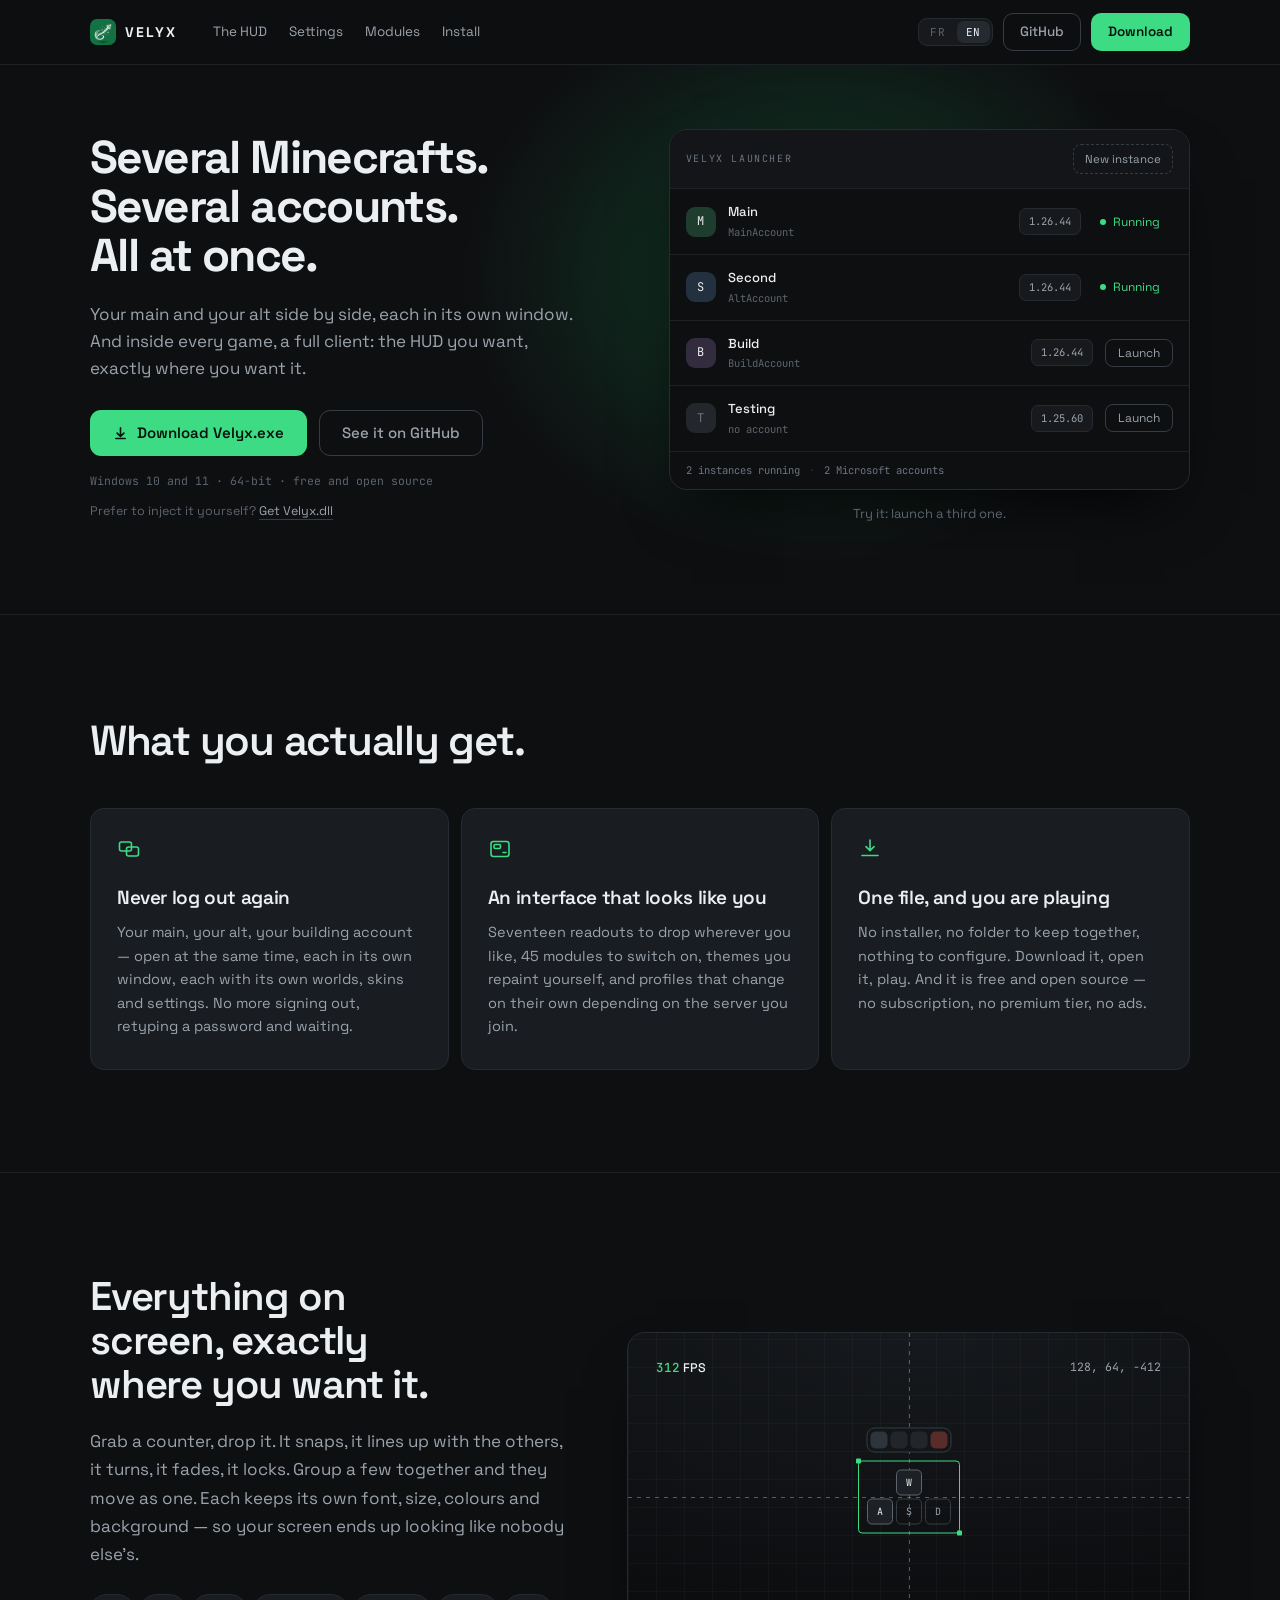
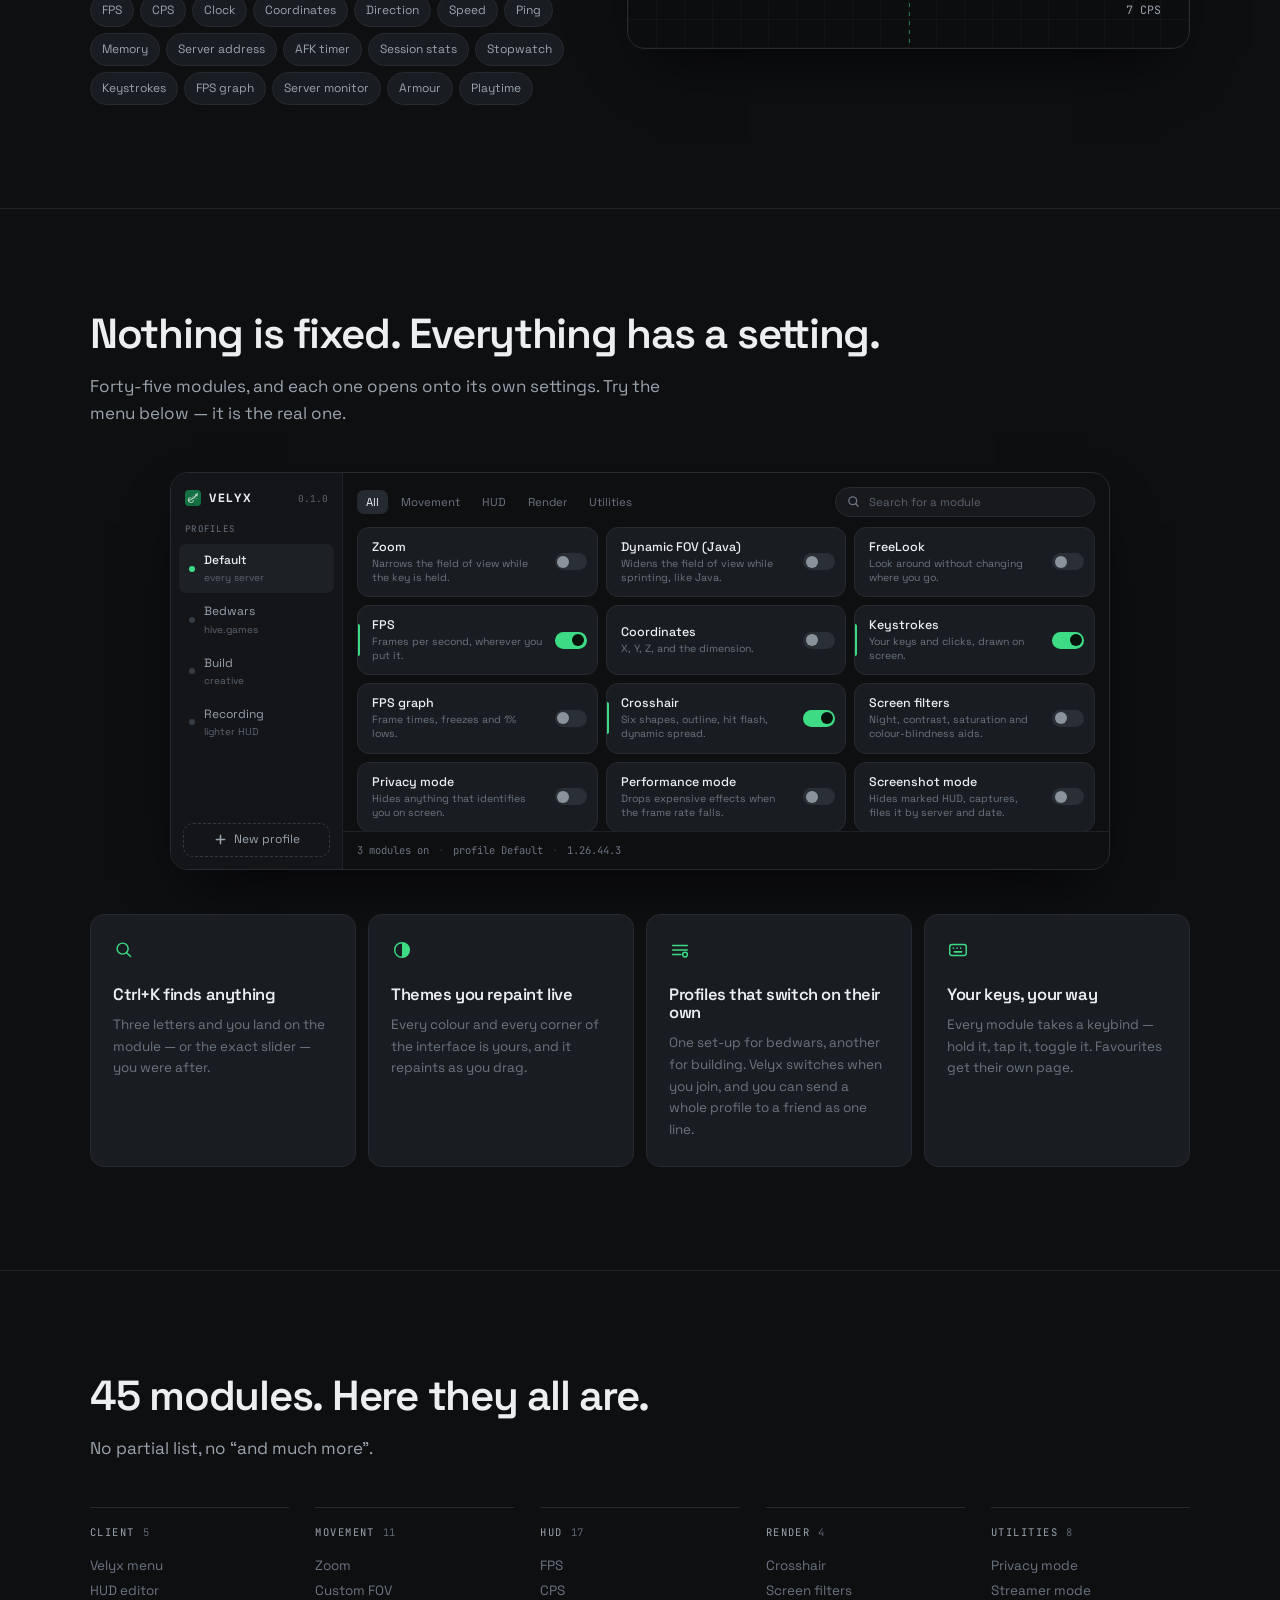
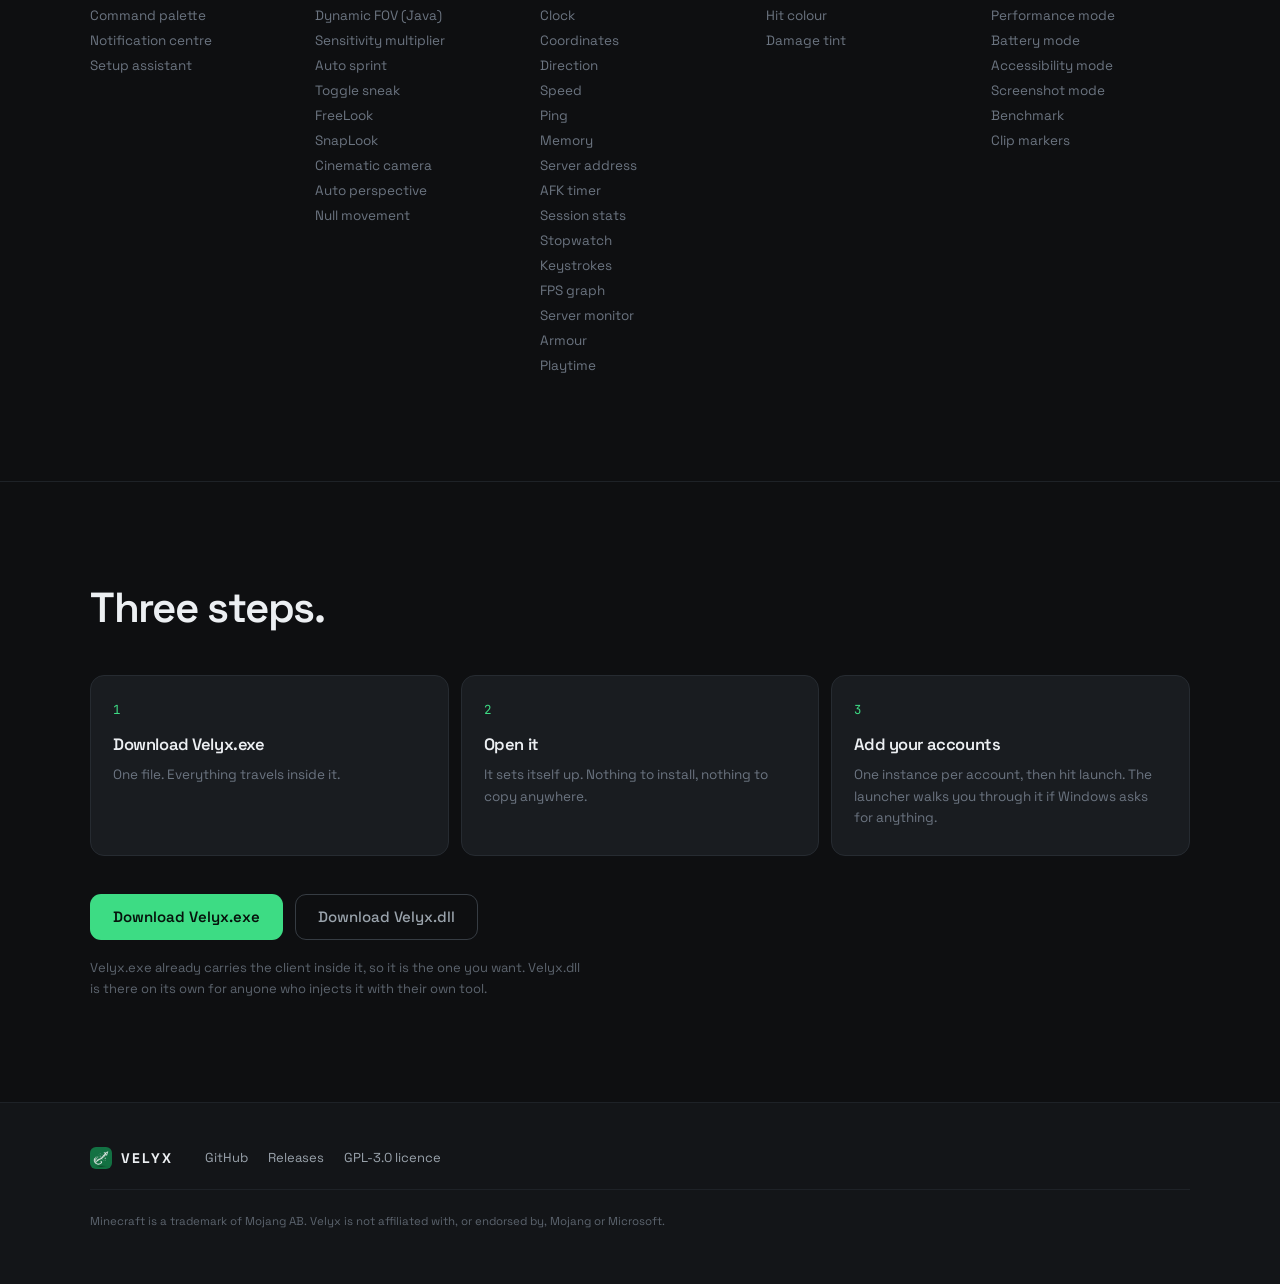
==== commit 8071ef31: "feat: publish Velyx.dll alongside the executable The client was only ever reachable from inside the " ====
--- a/site/index.html
+++ b/site/index.html
@@ -43,7 +43,7 @@
         <button type="button" class="seg-btn" data-lang="en" aria-pressed="false">EN</button>
       </div>
       <a class="btn btn-ghost hdr-gh" href="https://github.com/Wyze3306/Velyx" rel="noopener">GitHub</a>
-      <a class="btn btn-primary" href="https://github.com/Wyze3306/Velyx/releases" rel="noopener" data-en="Download">Télécharger</a>
+      <a class="btn btn-primary" data-dl="exe" href="https://github.com/Wyze3306/Velyx/releases" rel="noopener" data-en="Download">Télécharger</a>
     </div>
   </div>
 </header>
@@ -60,7 +60,7 @@
         <p class="lede" data-en="Your main and your alt side by side, each in its own window. And inside every game, a full client: the HUD you want, exactly where you want it.">Votre compte principal et votre alt côte à côte, chacun dans sa fenêtre. Et dans chaque partie, un client complet&nbsp;: le HUD que vous voulez, là où vous le voulez.</p>
 
         <div class="cta">
-          <a class="btn btn-primary btn-lg" id="dl" href="https://github.com/Wyze3306/Velyx/releases" rel="noopener">
+          <a class="btn btn-primary btn-lg" id="dl" data-dl="exe" href="https://github.com/Wyze3306/Velyx/releases" rel="noopener">
             <svg viewBox="0 0 16 16" aria-hidden="true"><path d="M8 2v9M4.4 7.6 8 11.2l3.6-3.6M3 13.4h10" stroke="currentColor" stroke-width="1.7" stroke-linecap="round" stroke-linejoin="round" fill="none"/></svg>
             <span data-en="Download Velyx.exe">Télécharger Velyx.exe</span>
           </a>
@@ -68,6 +68,10 @@
         </div>
 
         <p class="cta-meta" id="dl-meta" data-en="Windows 10 and 11 · 64-bit · free and open source">Windows 10 et 11 · 64 bits · gratuit et open source</p>
+        <p class="dl-alt">
+          <span data-en="Prefer to inject it yourself?">Vous préférez l'injecter vous-même&nbsp;?</span>
+          <a data-dl="dll" href="https://github.com/Wyze3306/Velyx/releases" rel="noopener" data-en="Get Velyx.dll">Prenez Velyx.dll</a>
+        </p>
       </div>
 
       <div class="hero-show">
@@ -252,8 +256,10 @@
       </ol>
 
       <div class="steps-cta">
-        <a class="btn btn-primary btn-lg" href="https://github.com/Wyze3306/Velyx/releases" rel="noopener" data-en="Download Velyx.exe">Télécharger Velyx.exe</a>
-      </div>
+        <a class="btn btn-primary btn-lg" data-dl="exe" href="https://github.com/Wyze3306/Velyx/releases" rel="noopener" data-en="Download Velyx.exe">Télécharger Velyx.exe</a>
+        <a class="btn btn-ghost btn-lg" data-dl="dll" href="https://github.com/Wyze3306/Velyx/releases" rel="noopener" data-en="Download Velyx.dll">Télécharger Velyx.dll</a>
+      </div>
+      <p class="steps-note" data-en="Velyx.exe already carries the client inside it, so it is the one you want. Velyx.dll is there on its own for anyone who injects it with their own tool.">Velyx.exe contient déjà le client&nbsp;: c'est celui qu'il vous faut. Velyx.dll est là à part, pour ceux qui l'injectent avec leur propre outil.</p>
     </div>
   </section>
 
--- a/site/styles.css
+++ b/site/styles.css
@@ -170,6 +170,9 @@
 
 .cta { margin-top: 28px; display: flex; flex-wrap: wrap; gap: 12px; }
 .cta-meta { margin-top: 16px; font-family: var(--mono); font-size: 11.5px; color: var(--faint); }
+.dl-alt { margin-top: 10px; font-size: 12.5px; color: var(--faint); }
+.dl-alt a { color: var(--muted); border-bottom: 1px solid var(--line-3); transition: color .14s, border-color .14s; }
+.dl-alt a:hover { color: var(--accent); border-bottom-color: var(--accent); }
 
 .show-cap { margin-top: 14px; font-size: 13px; color: var(--faint); text-align: center; }
 
@@ -480,6 +483,7 @@
 .step-list p { margin-top: 10px; font-size: 13.5px; line-height: 1.6; color: var(--dim); }
 
 .steps-cta { margin-top: 38px; display: flex; flex-wrap: wrap; gap: 12px; }
+.steps-note { margin-top: 18px; font-size: 13px; color: var(--faint); max-width: 62ch; line-height: 1.6; }
 
 /* ── footer ──────────────────────────────────────────────────── */
 
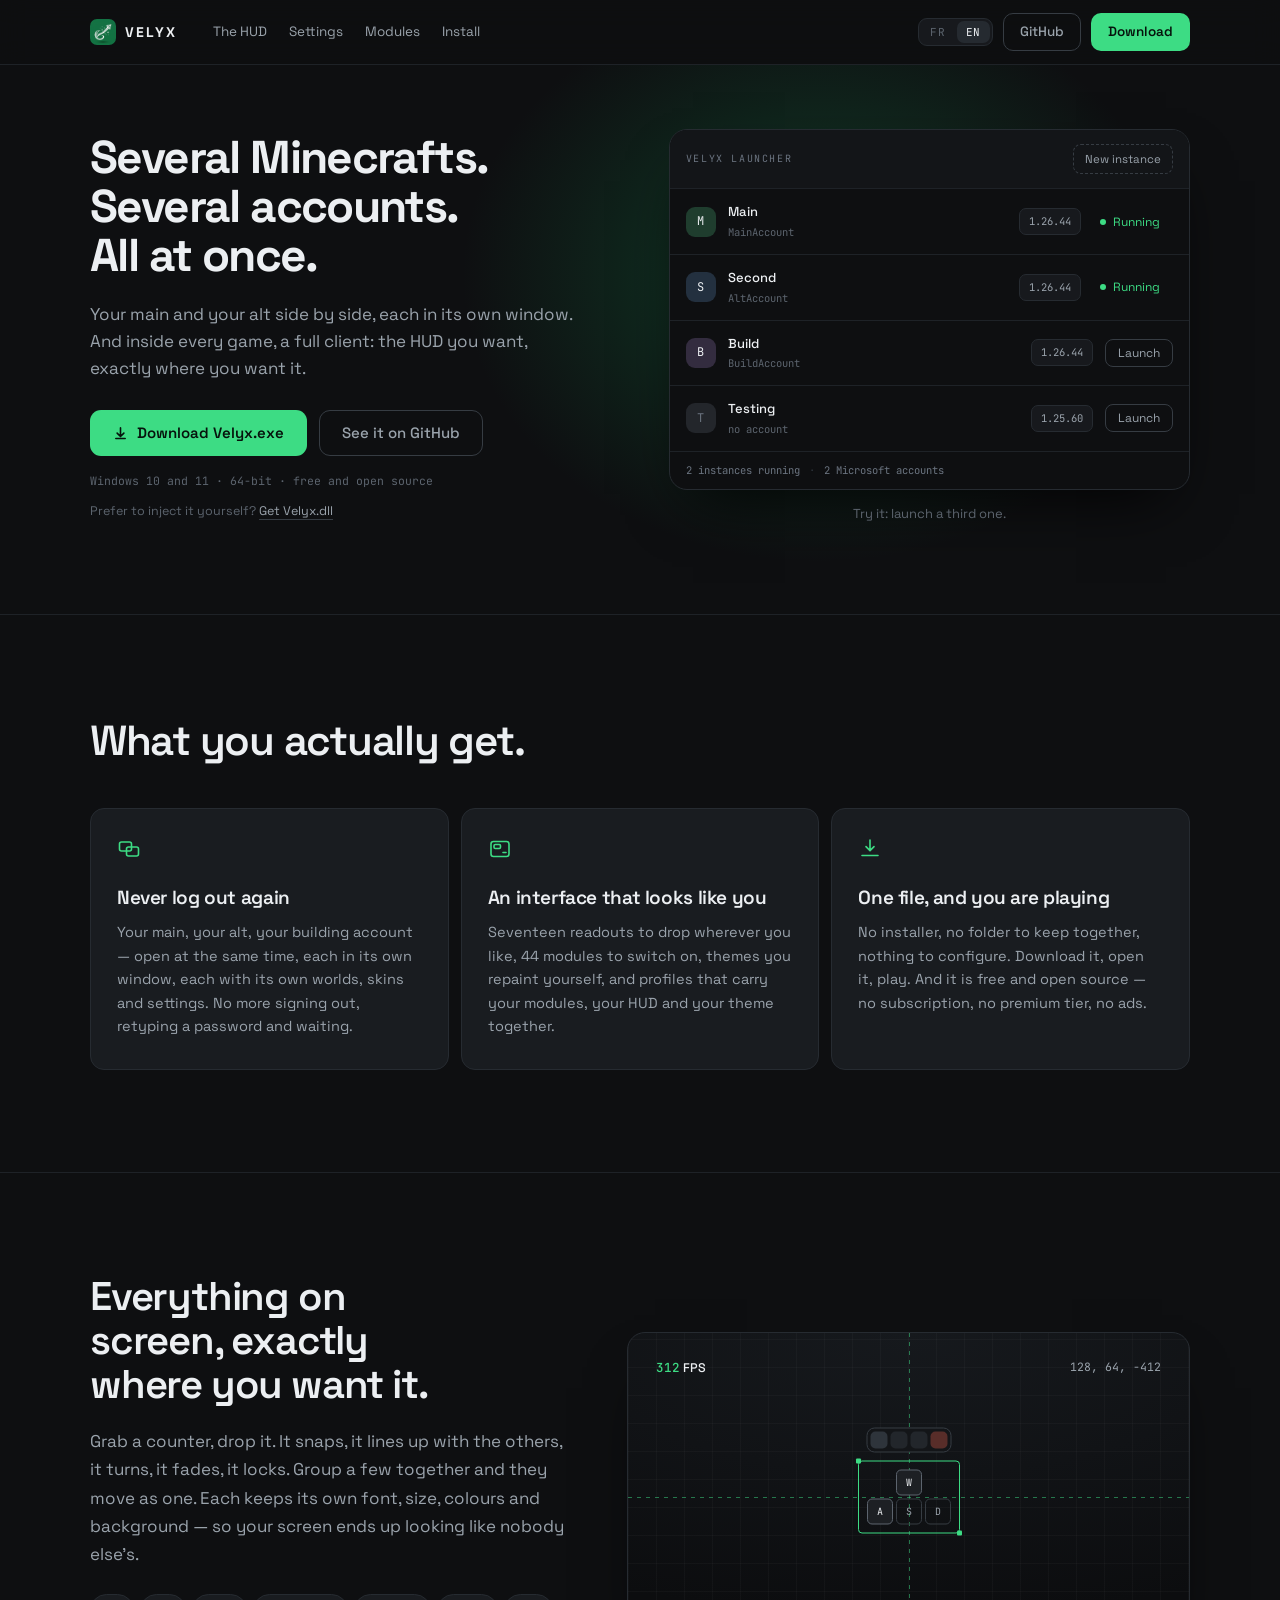
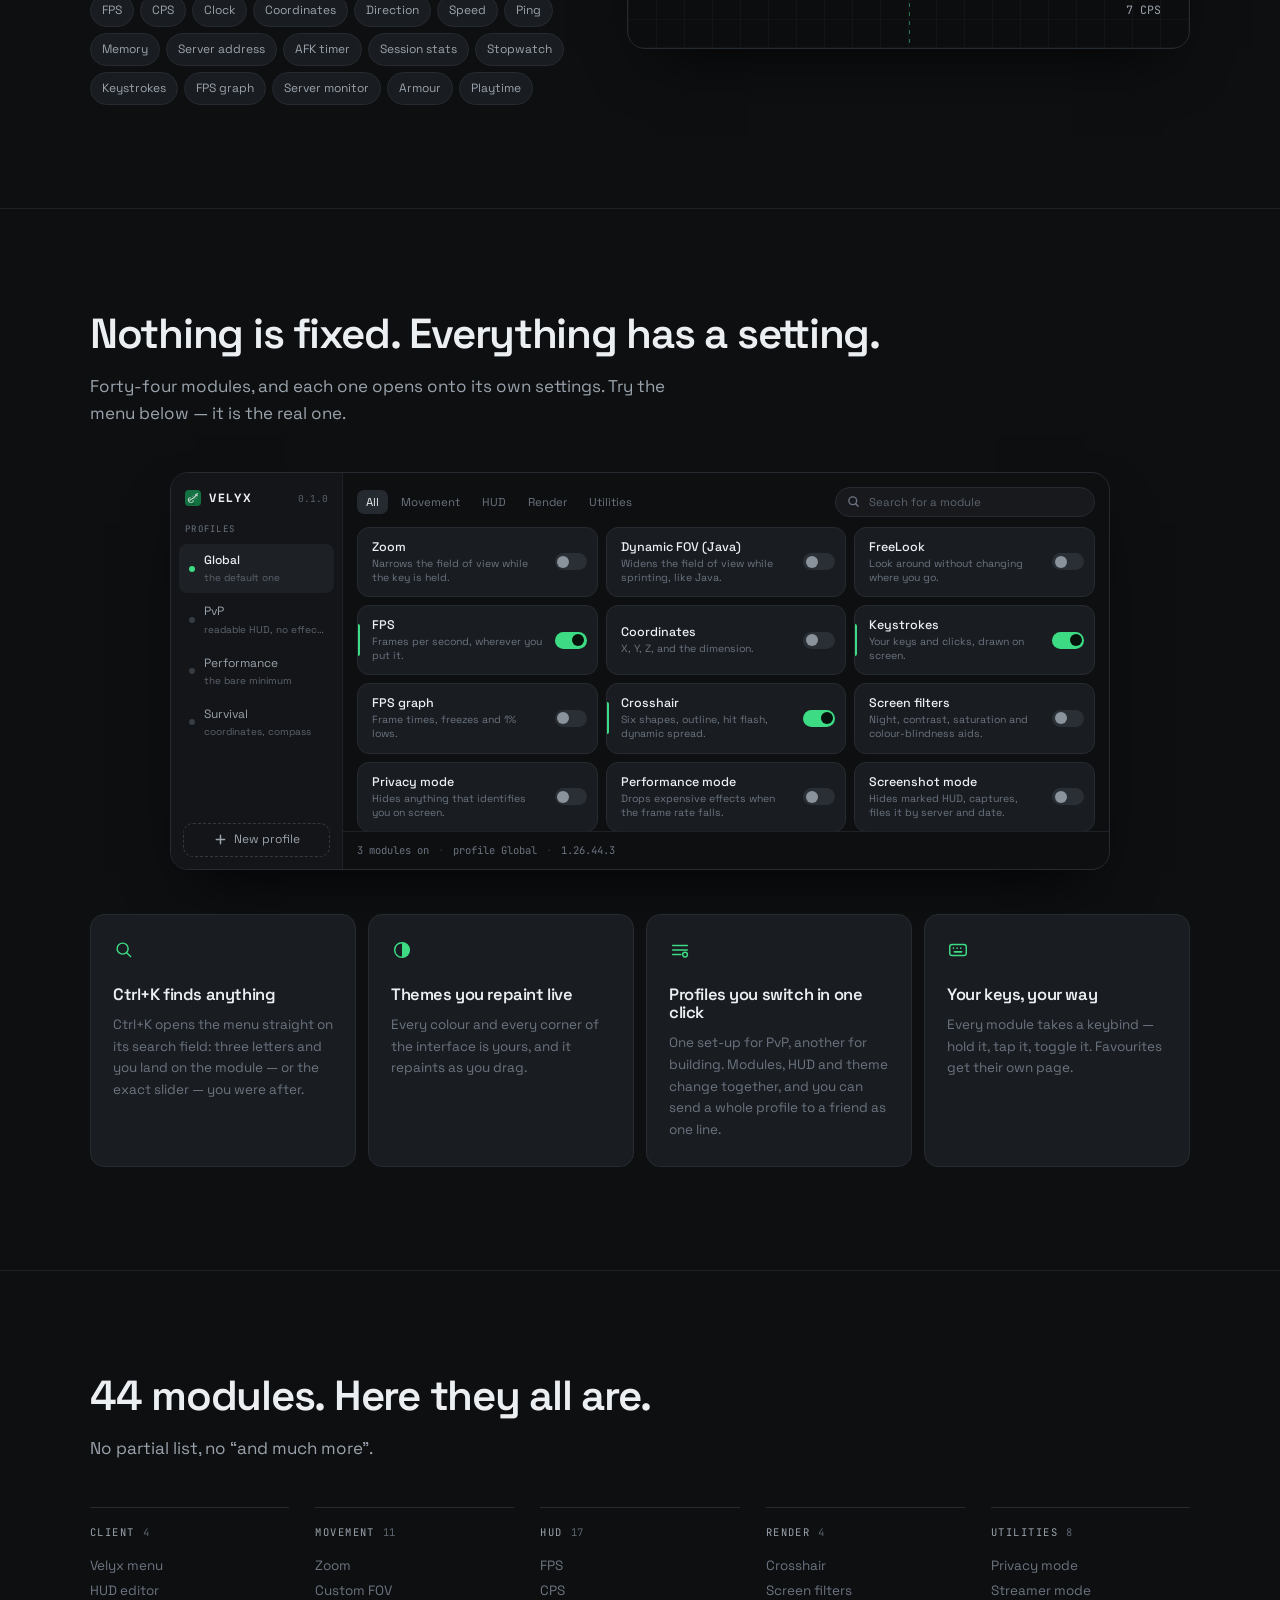
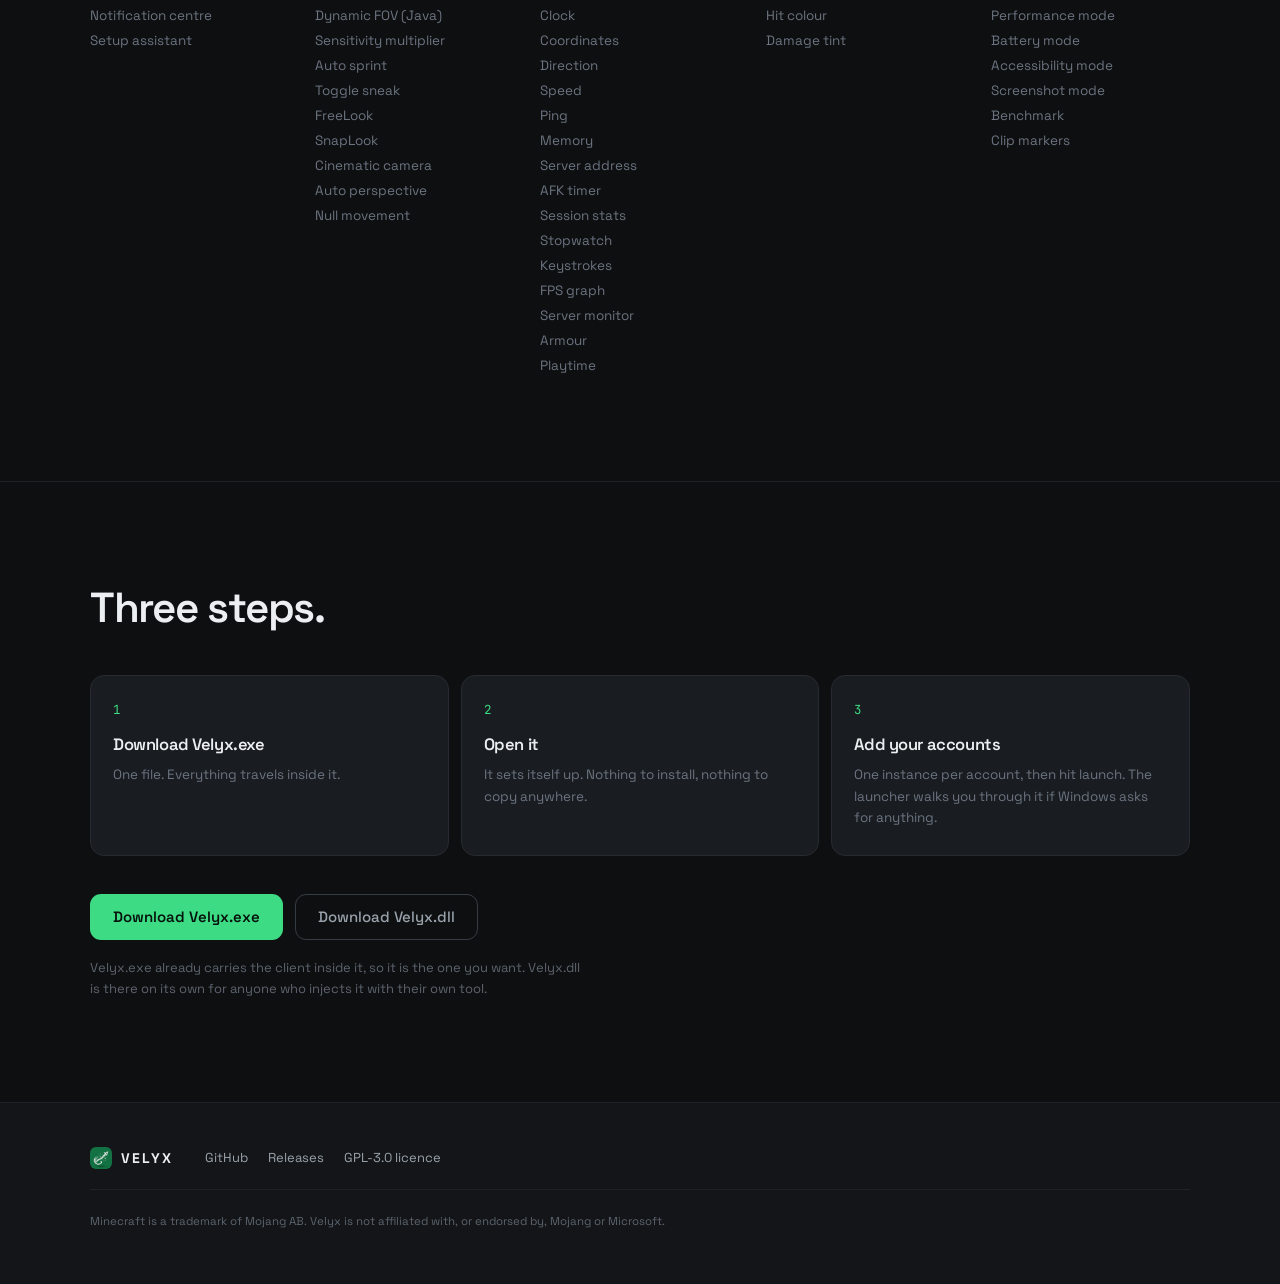
==== commit 5cffaef5: "feat: fold the palette into the menu, and write the client in English The command palette is gone. E" ====
--- a/site/index.html
+++ b/site/index.html
@@ -4,7 +4,7 @@
 <meta charset="utf-8">
 <meta name="viewport" content="width=device-width, initial-scale=1">
 <title>Velyx — plusieurs Minecraft Bedrock, plusieurs comptes, en même temps</title>
-<meta name="description" content="Velyx fait tourner plusieurs Minecraft Bedrock en même temps, un compte chacun, avec un client complet dedans : le HUD que vous voulez, là où vous le voulez, et 45 modules réglables.">
+<meta name="description" content="Velyx fait tourner plusieurs Minecraft Bedrock en même temps, un compte chacun, avec un client complet dedans : le HUD que vous voulez, là où vous le voulez, et 44 modules réglables.">
 <meta property="og:type" content="website">
 <meta property="og:title" content="Velyx — plusieurs Minecraft, plusieurs comptes, en même temps">
 <meta property="og:description" content="Votre compte principal et votre alt côte à côte, chacun dans sa fenêtre. Et dans chaque partie, un client complet.">
@@ -107,7 +107,7 @@
         <article class="gcard">
           <svg class="fico" viewBox="0 0 24 24" aria-hidden="true"><rect x="3" y="4.5" width="18" height="15" rx="2.5" fill="none" stroke="currentColor" stroke-width="1.6"/><rect x="6" y="7.5" width="6.5" height="4" rx="1.2" fill="none" stroke="currentColor" stroke-width="1.6"/><path d="M15 15.5h3" stroke="currentColor" stroke-width="1.6" stroke-linecap="round"/></svg>
           <h3 data-en="An interface that looks like you">Une interface qui vous ressemble</h3>
-          <p data-en="Seventeen readouts to drop wherever you like, 45 modules to switch on, themes you repaint yourself, and profiles that change on their own depending on the server you join.">Dix-sept infos à poser où vous voulez, 45 modules à activer, des thèmes que vous repeignez vous-même, et des profils qui changent tout seuls selon le serveur que vous rejoignez.</p>
+          <p data-en="Seventeen readouts to drop wherever you like, 44 modules to switch on, themes you repaint yourself, and profiles that carry your modules, your HUD and your theme together.">Dix-sept infos à poser où vous voulez, 44 modules à activer, des thèmes que vous repeignez vous-même, et des profils qui emportent vos modules, votre HUD et votre thème ensemble.</p>
         </article>
         <article class="gcard">
           <svg class="fico" viewBox="0 0 24 24" aria-hidden="true"><path d="M12 3v10M8 9.6l4 4 4-4M4 18.5h16" stroke="currentColor" stroke-width="1.6" stroke-linecap="round" stroke-linejoin="round" fill="none"/></svg>
@@ -155,7 +155,7 @@
   <section class="tune" id="settings">
     <div class="wrap">
       <h2 class="sec-h" data-en="Nothing is fixed. Everything has a setting.">Rien n'est figé. Tout a un réglage.</h2>
-      <p class="sec-p" data-en="Forty-five modules, and each one opens onto its own settings. Try the menu below — it is the real one.">Quarante-cinq modules, et chacun ouvre sur ses propres réglages. Essayez le menu ci-dessous, c'est le vrai.</p>
+      <p class="sec-p" data-en="Forty-four modules, and each one opens onto its own settings. Try the menu below — it is the real one.">Quarante-quatre modules, et chacun ouvre sur ses propres réglages. Essayez le menu ci-dessous, c'est le vrai.</p>
 
       <div class="tune-in">
         <div class="menu" id="app">
@@ -167,10 +167,10 @@
             </div>
             <p class="menu-label" data-en="PROFILES">PROFILS</p>
             <ul class="menu-profiles">
-              <li class="is-on"><i></i><span class="p-name" data-en="Default">Par défaut</span><em class="p-hint" data-en="every server">tous les serveurs</em></li>
-              <li><i></i><span class="p-name">Bedwars</span><em class="p-hint">hive.games</em></li>
-              <li><i></i><span class="p-name">Build</span><em class="p-hint" data-en="creative">créatif</em></li>
-              <li><i></i><span class="p-name" data-en="Recording">Enregistrement</span><em class="p-hint" data-en="lighter HUD">HUD allégé</em></li>
+              <li class="is-on"><i></i><span class="p-name">Global</span><em class="p-hint" data-en="the default one">le profil par défaut</em></li>
+              <li><i></i><span class="p-name">PvP</span><em class="p-hint" data-en="readable HUD, no effects">HUD lisible, effets coupés</em></li>
+              <li><i></i><span class="p-name">Performance</span><em class="p-hint" data-en="the bare minimum">le strict nécessaire</em></li>
+              <li><i></i><span class="p-name" data-en="Survival">Survie</span><em class="p-hint" data-en="coordinates, compass">coordonnées, boussole</em></li>
             </ul>
             <div class="menu-new">
               <svg viewBox="0 0 14 14" aria-hidden="true"><path d="M7 2.5v9M2.5 7h9" stroke="currentColor" stroke-width="1.6" stroke-linecap="round"/></svg>
@@ -190,7 +190,7 @@
             <div class="menu-foot mono">
               <span id="count">3 modules actifs</span>
               <span class="sep">·</span>
-              <span data-en="profile Default">profil Par défaut</span>
+              <span data-en="profile Global">profil Global</span>
               <span class="sep">·</span>
               <span>1.26.44.3</span>
             </div>
@@ -201,7 +201,7 @@
           <article class="fcard">
             <svg class="fico" viewBox="0 0 24 24" aria-hidden="true"><circle cx="10.5" cy="10.5" r="6" fill="none" stroke="currentColor" stroke-width="1.6"/><path d="m15.2 15.2 4 4" stroke="currentColor" stroke-width="1.6" stroke-linecap="round"/></svg>
             <h3 data-en="Ctrl+K finds anything">Ctrl+K trouve tout</h3>
-            <p data-en="Three letters and you land on the module — or the exact slider — you were after.">Trois lettres et vous tombez sur le module, ou sur le curseur exact, que vous cherchiez.</p>
+            <p data-en="Ctrl+K opens the menu straight on its search field: three letters and you land on the module — or the exact slider — you were after.">Ctrl+K ouvre le menu directement sur sa recherche : trois lettres et vous tombez sur le module, ou sur le curseur exact, que vous cherchiez.</p>
           </article>
           <article class="fcard">
             <svg class="fico" viewBox="0 0 24 24" aria-hidden="true"><circle cx="12" cy="12" r="8" fill="none" stroke="currentColor" stroke-width="1.6"/><path d="M12 4a8 8 0 0 1 0 16z" fill="currentColor"/></svg>
@@ -210,8 +210,8 @@
           </article>
           <article class="fcard">
             <svg class="fico" viewBox="0 0 24 24" aria-hidden="true"><path d="M4 7h16M4 12h16M4 17h9" stroke="currentColor" stroke-width="1.6" stroke-linecap="round"/><circle cx="17.5" cy="17" r="2.6" fill="none" stroke="currentColor" stroke-width="1.6"/></svg>
-            <h3 data-en="Profiles that switch on their own">Des profils qui changent seuls</h3>
-            <p data-en="One set-up for bedwars, another for building. Velyx switches when you join, and you can send a whole profile to a friend as one line.">Une configuration pour le bedwars, une autre pour construire. Velyx change quand vous rejoignez, et vous envoyez un profil entier à un ami en une ligne.</p>
+            <h3 data-en="Profiles you switch in one click">Des profils qui basculent d'un clic</h3>
+            <p data-en="One set-up for PvP, another for building. Modules, HUD and theme change together, and you can send a whole profile to a friend as one line.">Une configuration pour le PvP, une autre pour construire. Modules, HUD et thème changent ensemble, et vous envoyez un profil entier à un ami en une ligne.</p>
           </article>
           <article class="fcard">
             <svg class="fico" viewBox="0 0 24 24" aria-hidden="true"><rect x="3" y="6" width="18" height="12" rx="2.5" fill="none" stroke="currentColor" stroke-width="1.6"/><path d="M7 10h.01M11 10h.01M15 10h.01M8 14h8" stroke="currentColor" stroke-width="1.8" stroke-linecap="round"/></svg>
@@ -226,7 +226,7 @@
   <!-- ───────────────────────── MODULES ───────────────────────── -->
   <section class="mods" id="modules">
     <div class="wrap">
-      <h2 class="sec-h" data-en="45 modules. Here they all are.">45 modules. Les voici tous.</h2>
+      <h2 class="sec-h" data-en="44 modules. Here they all are.">44 modules. Les voici tous.</h2>
       <p class="sec-p" data-en="No partial list, no “and much more”.">Pas de liste partielle, pas de «&nbsp;et bien plus encore&nbsp;».</p>
       <div class="mod-cols" id="mod-cols"></div>
     </div>
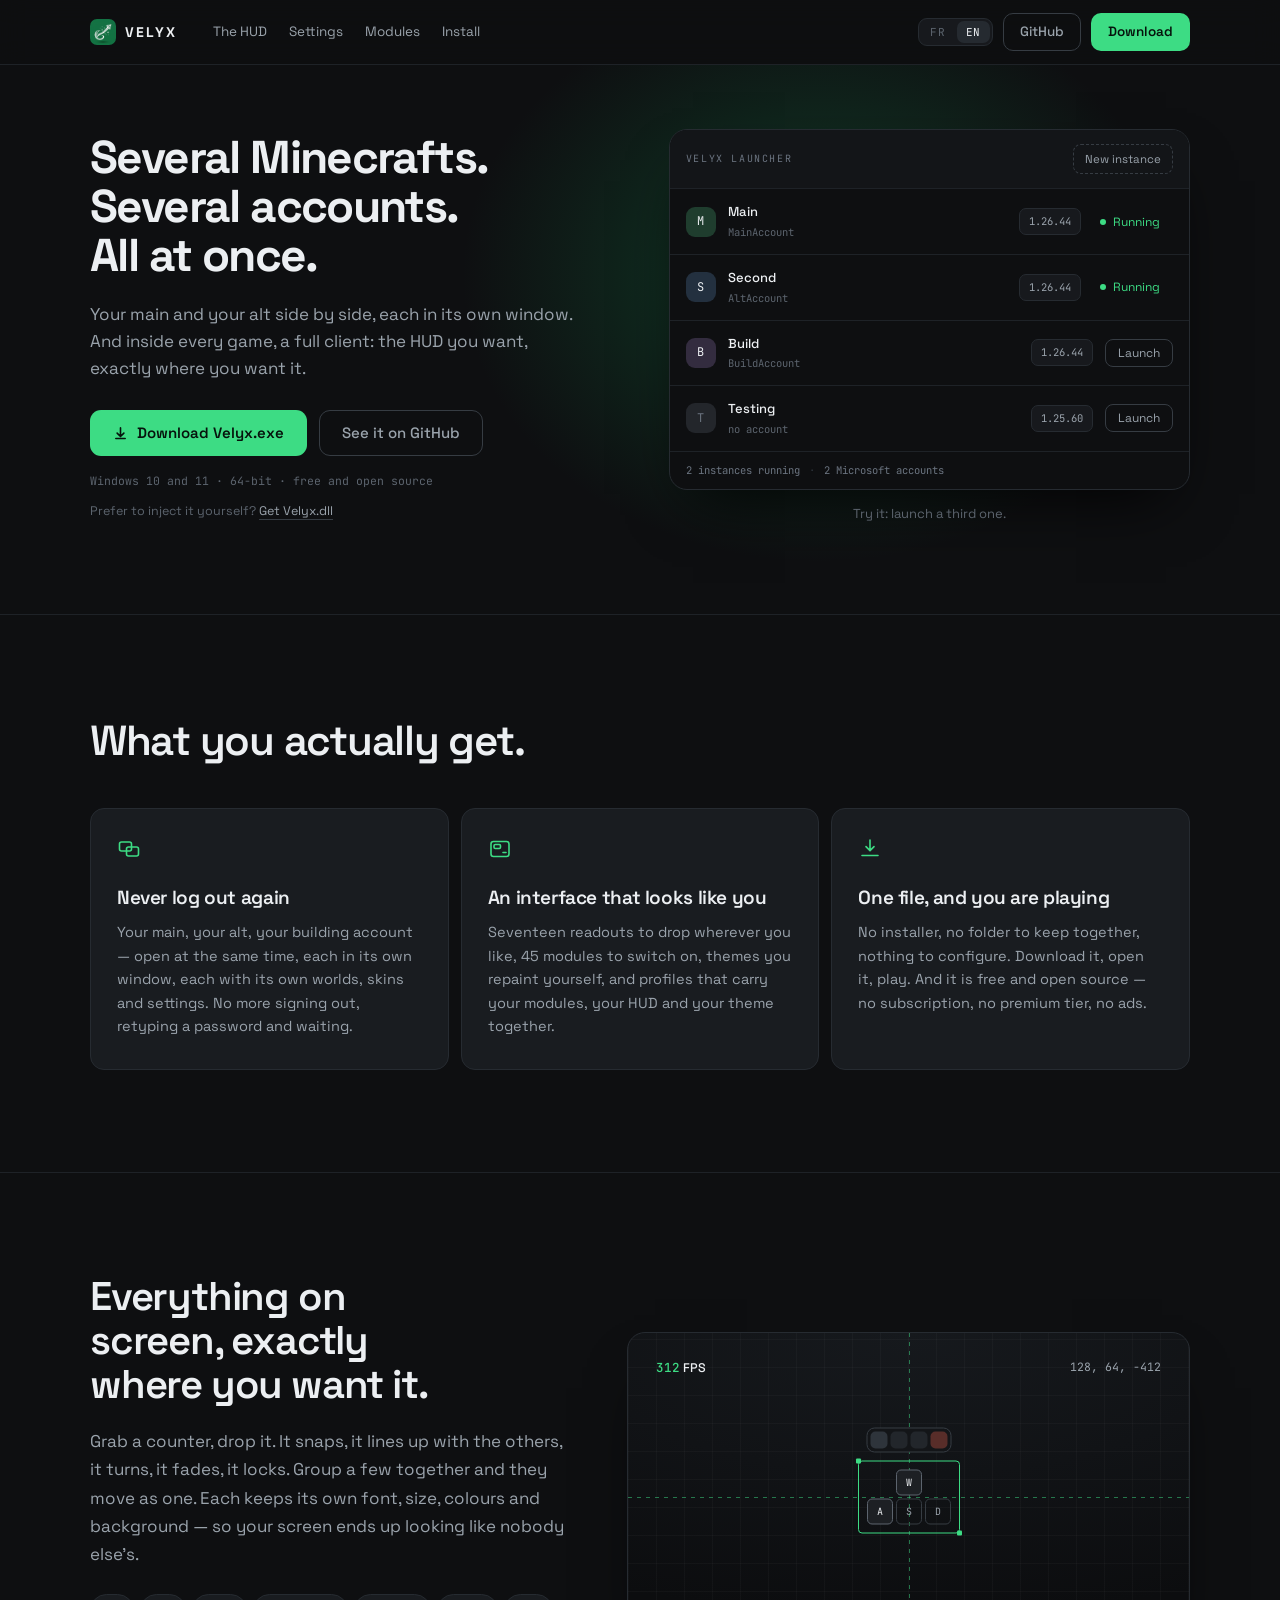
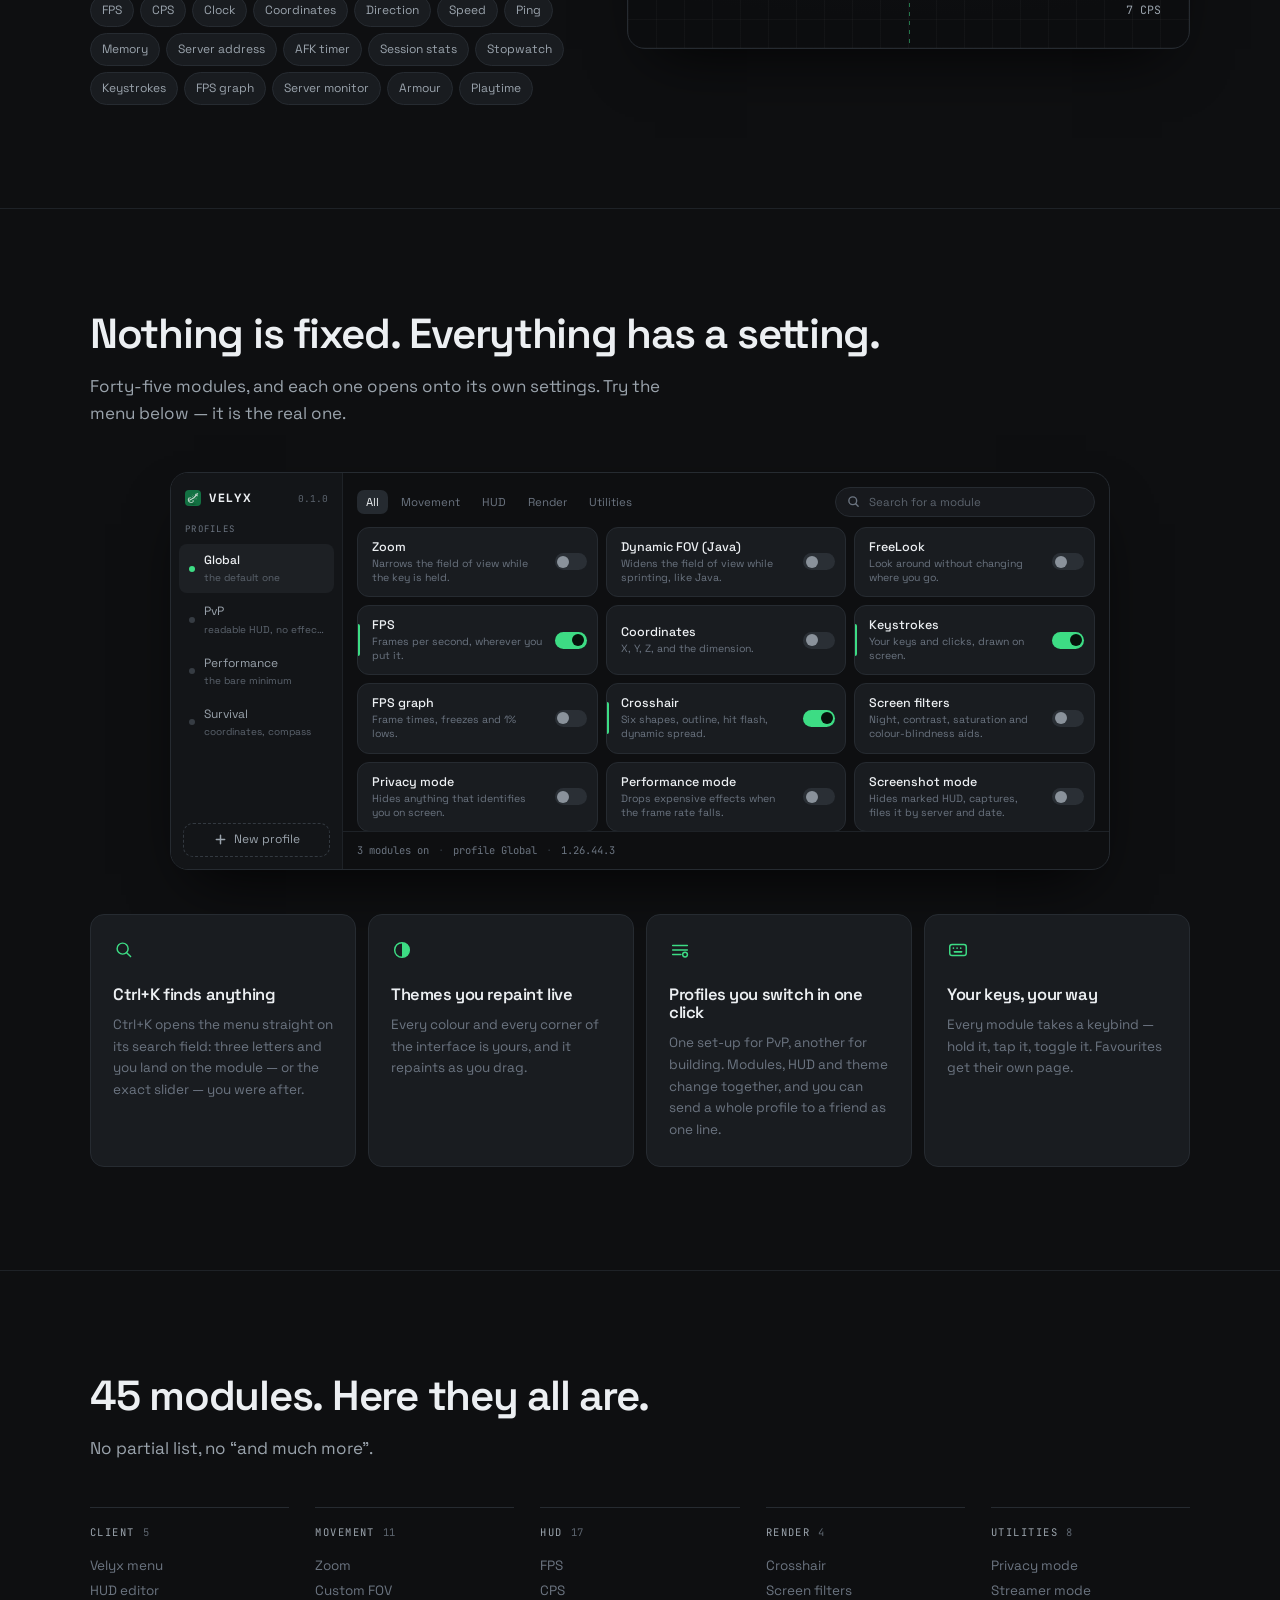
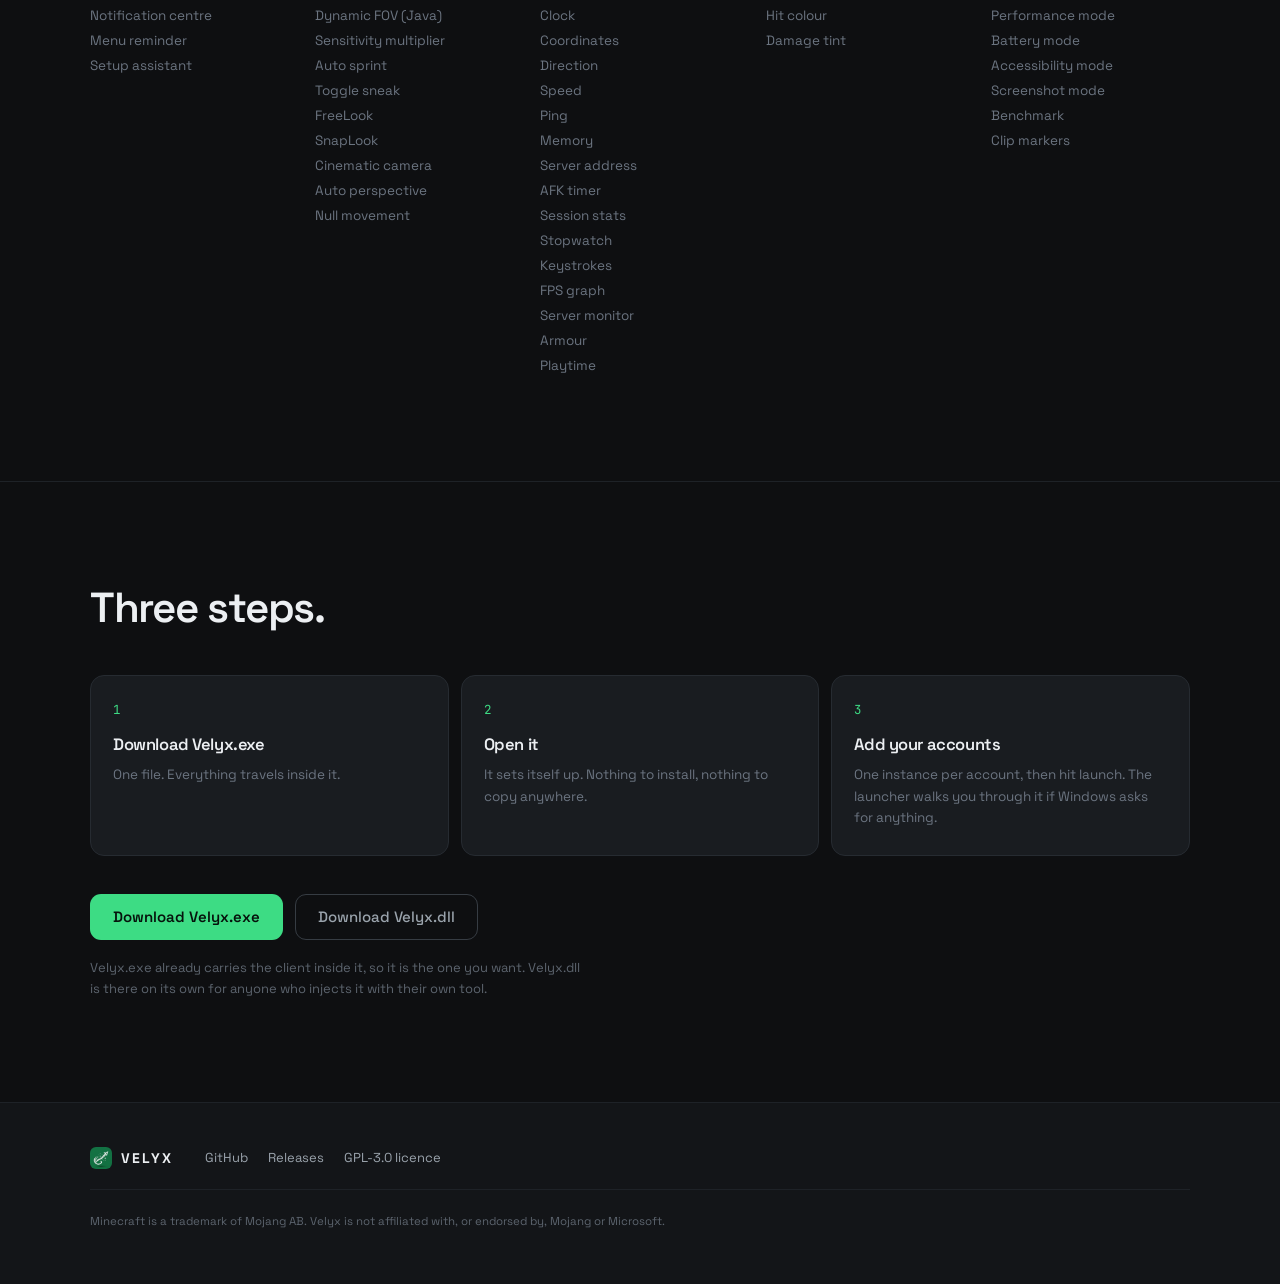
==== commit 52fcc1e4: "fix(dll): match a bind by the modifiers actually seen, and say which key opens the menu Ctrl+K never" ====
--- a/site/index.html
+++ b/site/index.html
@@ -4,7 +4,7 @@
 <meta charset="utf-8">
 <meta name="viewport" content="width=device-width, initial-scale=1">
 <title>Velyx — plusieurs Minecraft Bedrock, plusieurs comptes, en même temps</title>
-<meta name="description" content="Velyx fait tourner plusieurs Minecraft Bedrock en même temps, un compte chacun, avec un client complet dedans : le HUD que vous voulez, là où vous le voulez, et 44 modules réglables.">
+<meta name="description" content="Velyx fait tourner plusieurs Minecraft Bedrock en même temps, un compte chacun, avec un client complet dedans : le HUD que vous voulez, là où vous le voulez, et 45 modules réglables.">
 <meta property="og:type" content="website">
 <meta property="og:title" content="Velyx — plusieurs Minecraft, plusieurs comptes, en même temps">
 <meta property="og:description" content="Votre compte principal et votre alt côte à côte, chacun dans sa fenêtre. Et dans chaque partie, un client complet.">
@@ -107,7 +107,7 @@
         <article class="gcard">
           <svg class="fico" viewBox="0 0 24 24" aria-hidden="true"><rect x="3" y="4.5" width="18" height="15" rx="2.5" fill="none" stroke="currentColor" stroke-width="1.6"/><rect x="6" y="7.5" width="6.5" height="4" rx="1.2" fill="none" stroke="currentColor" stroke-width="1.6"/><path d="M15 15.5h3" stroke="currentColor" stroke-width="1.6" stroke-linecap="round"/></svg>
           <h3 data-en="An interface that looks like you">Une interface qui vous ressemble</h3>
-          <p data-en="Seventeen readouts to drop wherever you like, 44 modules to switch on, themes you repaint yourself, and profiles that carry your modules, your HUD and your theme together.">Dix-sept infos à poser où vous voulez, 44 modules à activer, des thèmes que vous repeignez vous-même, et des profils qui emportent vos modules, votre HUD et votre thème ensemble.</p>
+          <p data-en="Seventeen readouts to drop wherever you like, 45 modules to switch on, themes you repaint yourself, and profiles that carry your modules, your HUD and your theme together.">Dix-sept infos à poser où vous voulez, 45 modules à activer, des thèmes que vous repeignez vous-même, et des profils qui emportent vos modules, votre HUD et votre thème ensemble.</p>
         </article>
         <article class="gcard">
           <svg class="fico" viewBox="0 0 24 24" aria-hidden="true"><path d="M12 3v10M8 9.6l4 4 4-4M4 18.5h16" stroke="currentColor" stroke-width="1.6" stroke-linecap="round" stroke-linejoin="round" fill="none"/></svg>
@@ -155,7 +155,7 @@
   <section class="tune" id="settings">
     <div class="wrap">
       <h2 class="sec-h" data-en="Nothing is fixed. Everything has a setting.">Rien n'est figé. Tout a un réglage.</h2>
-      <p class="sec-p" data-en="Forty-four modules, and each one opens onto its own settings. Try the menu below — it is the real one.">Quarante-quatre modules, et chacun ouvre sur ses propres réglages. Essayez le menu ci-dessous, c'est le vrai.</p>
+      <p class="sec-p" data-en="Forty-five modules, and each one opens onto its own settings. Try the menu below — it is the real one.">Quarante-cinq modules, et chacun ouvre sur ses propres réglages. Essayez le menu ci-dessous, c'est le vrai.</p>
 
       <div class="tune-in">
         <div class="menu" id="app">
@@ -226,7 +226,7 @@
   <!-- ───────────────────────── MODULES ───────────────────────── -->
   <section class="mods" id="modules">
     <div class="wrap">
-      <h2 class="sec-h" data-en="44 modules. Here they all are.">44 modules. Les voici tous.</h2>
+      <h2 class="sec-h" data-en="45 modules. Here they all are.">45 modules. Les voici tous.</h2>
       <p class="sec-p" data-en="No partial list, no “and much more”.">Pas de liste partielle, pas de «&nbsp;et bien plus encore&nbsp;».</p>
       <div class="mod-cols" id="mod-cols"></div>
     </div>
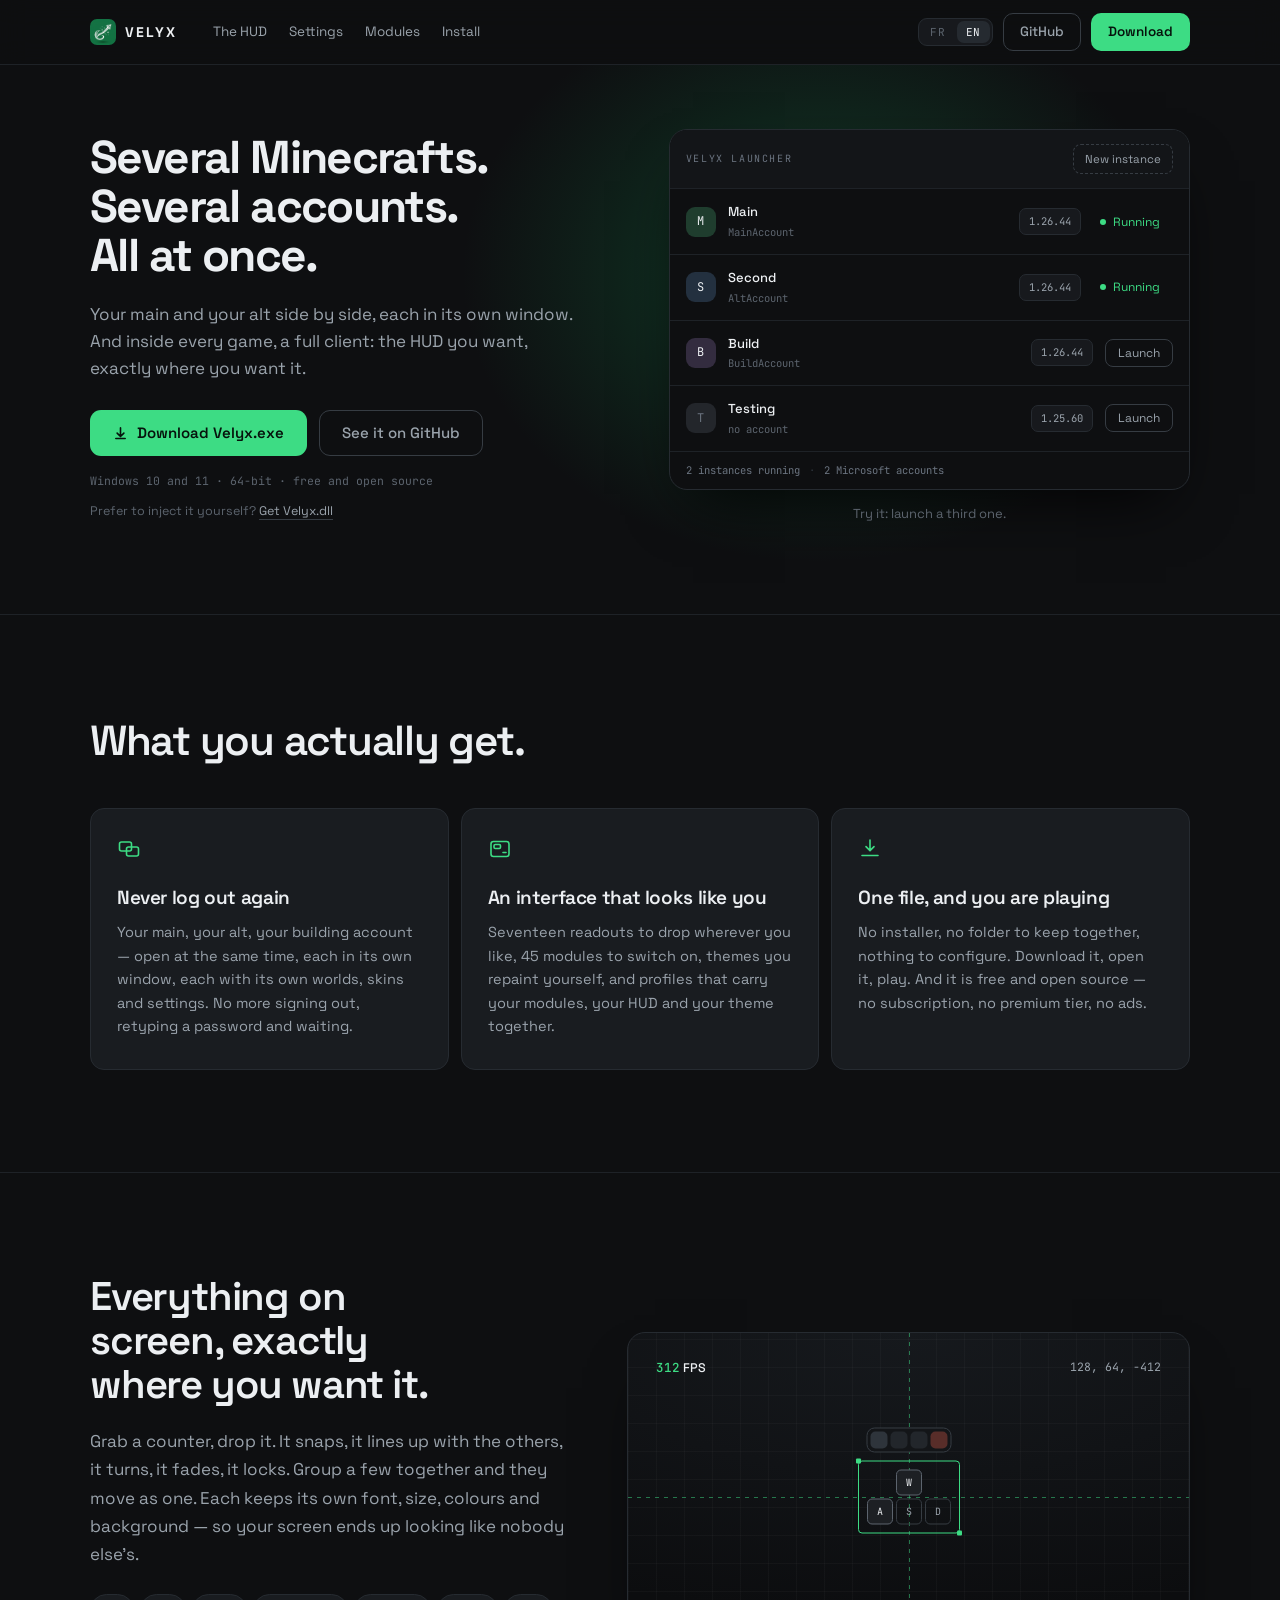
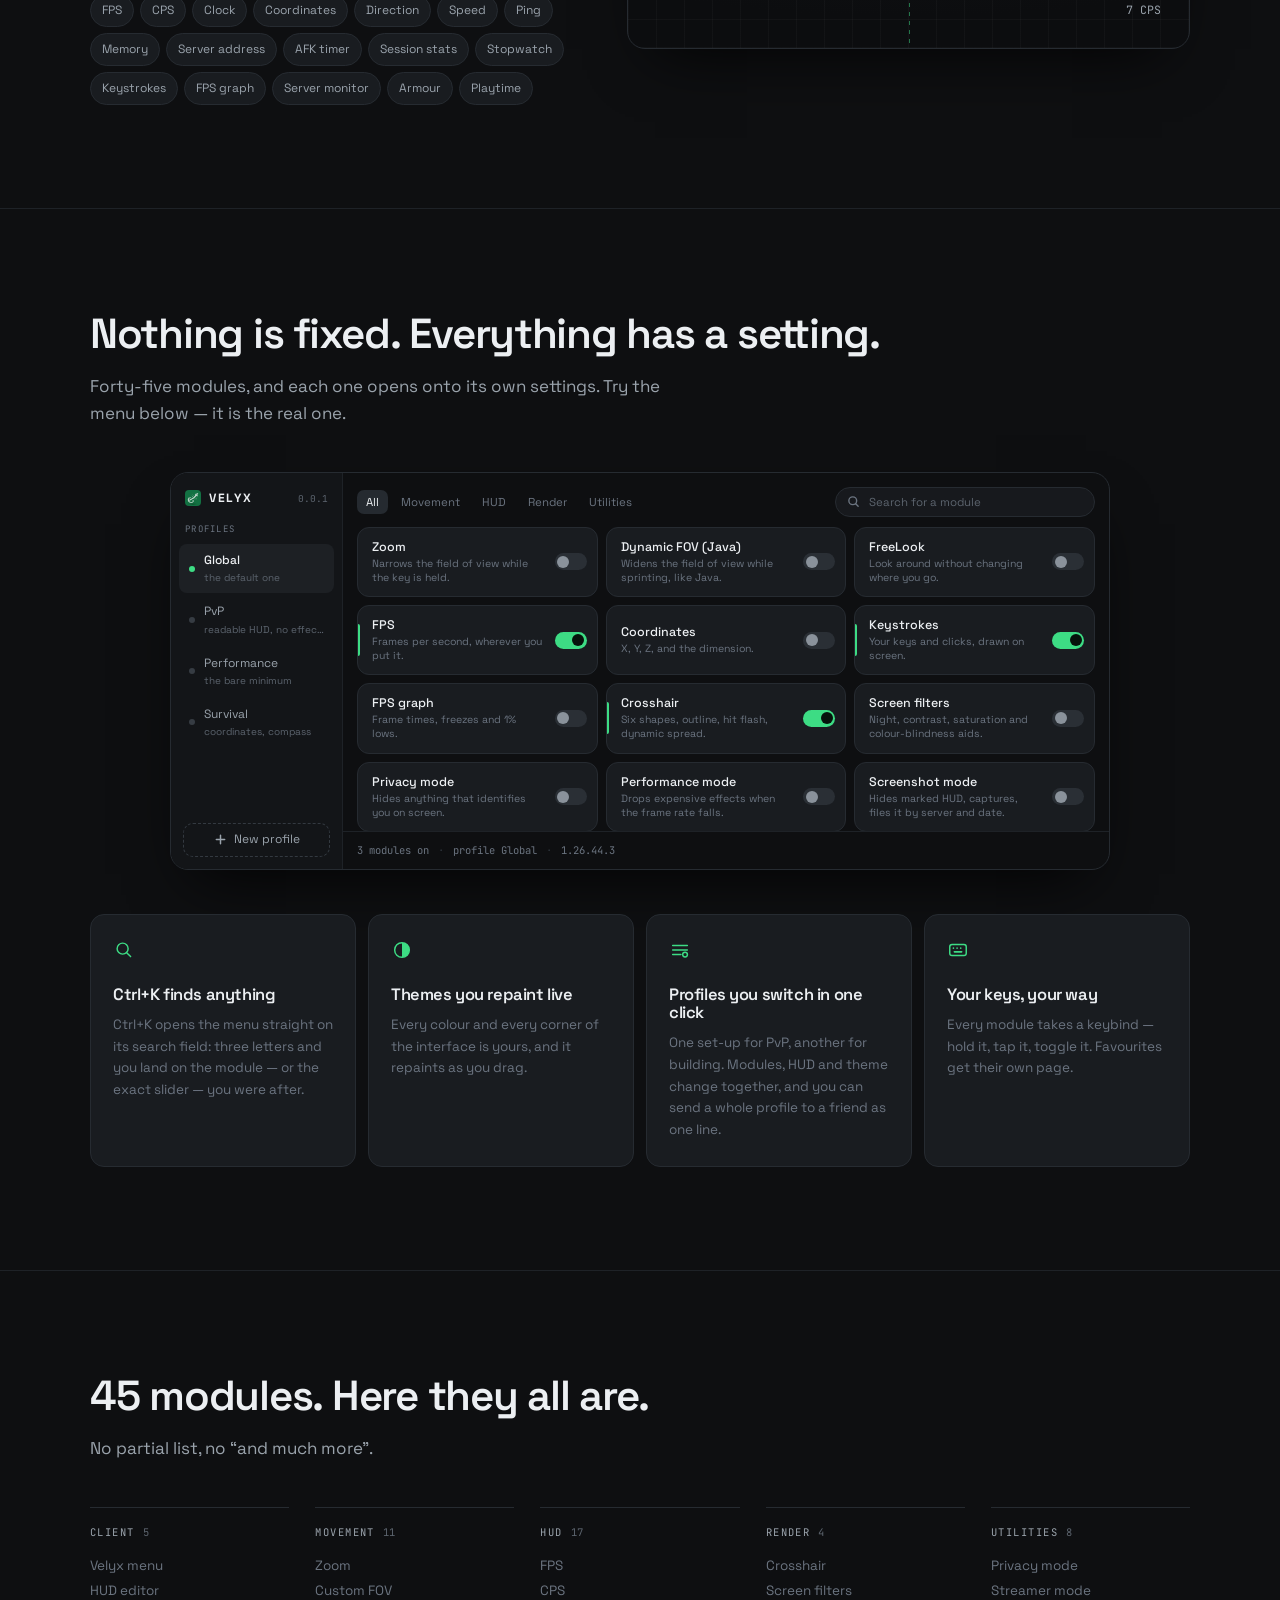
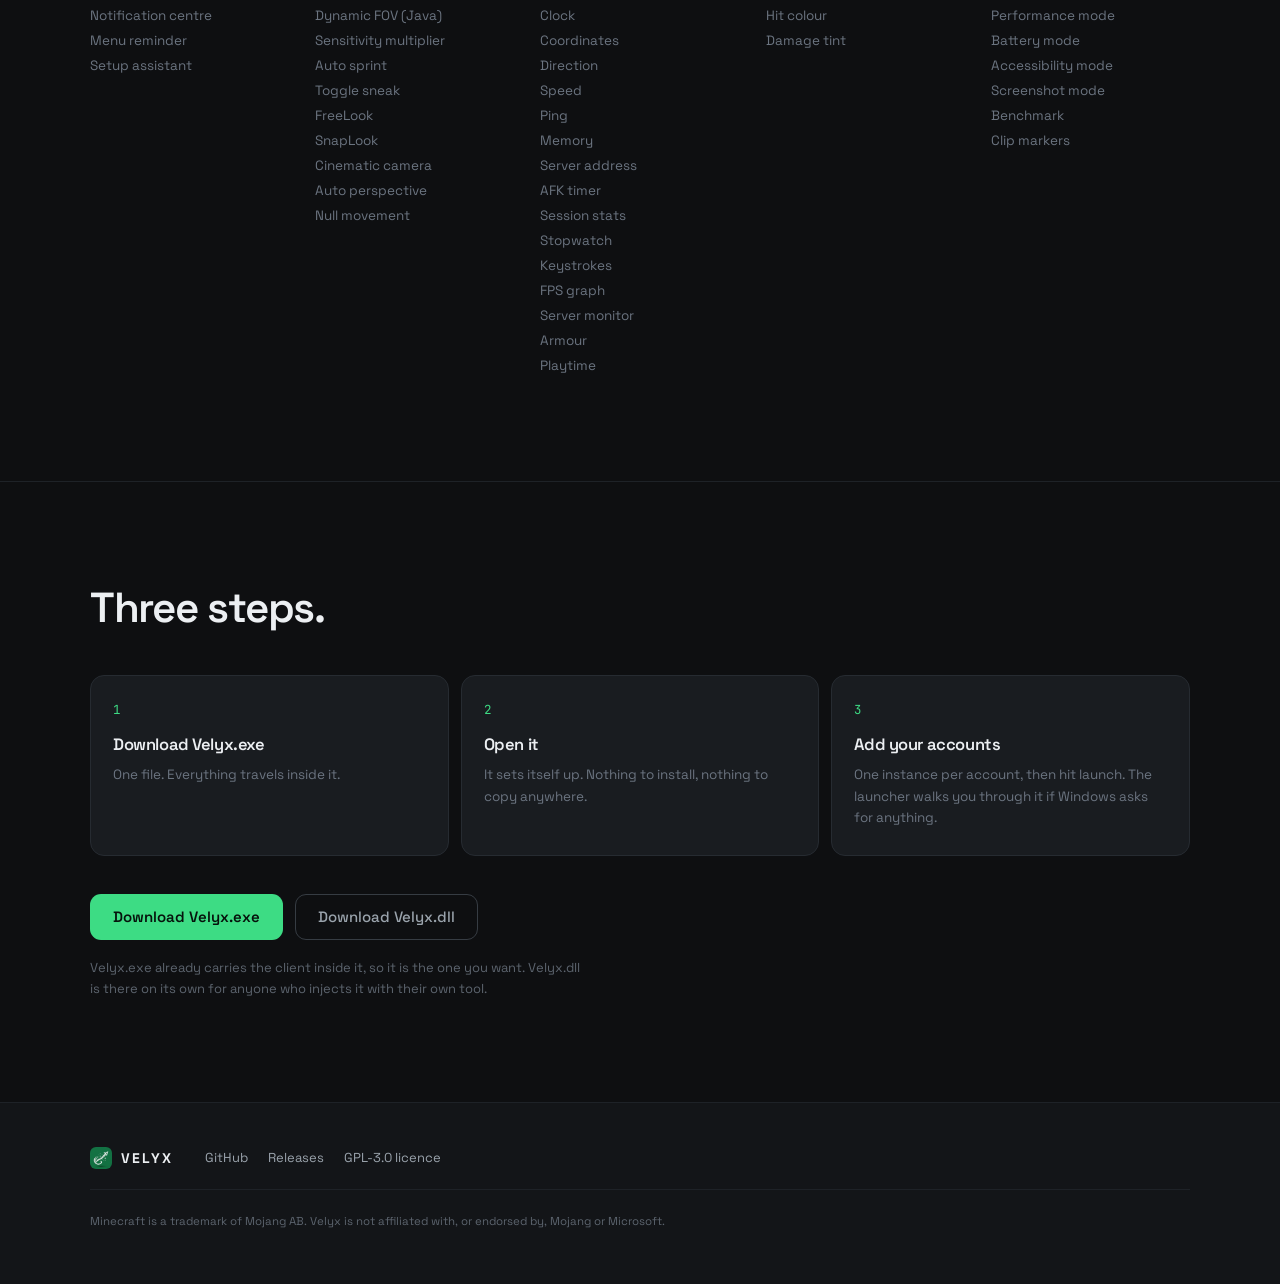
==== commit 8cbe34cf: "chore(release): 0.0.1" ====
--- a/site/index.html
+++ b/site/index.html
@@ -163,7 +163,7 @@
             <div class="menu-head">
               <img src="assets/velyx-icon.png" alt="" width="16" height="16">
               <span class="menu-word">VELYX</span>
-              <span class="mono menu-ver">0.1.0</span>
+              <span class="mono menu-ver">0.0.1</span>
             </div>
             <p class="menu-label" data-en="PROFILES">PROFILS</p>
             <ul class="menu-profiles">
